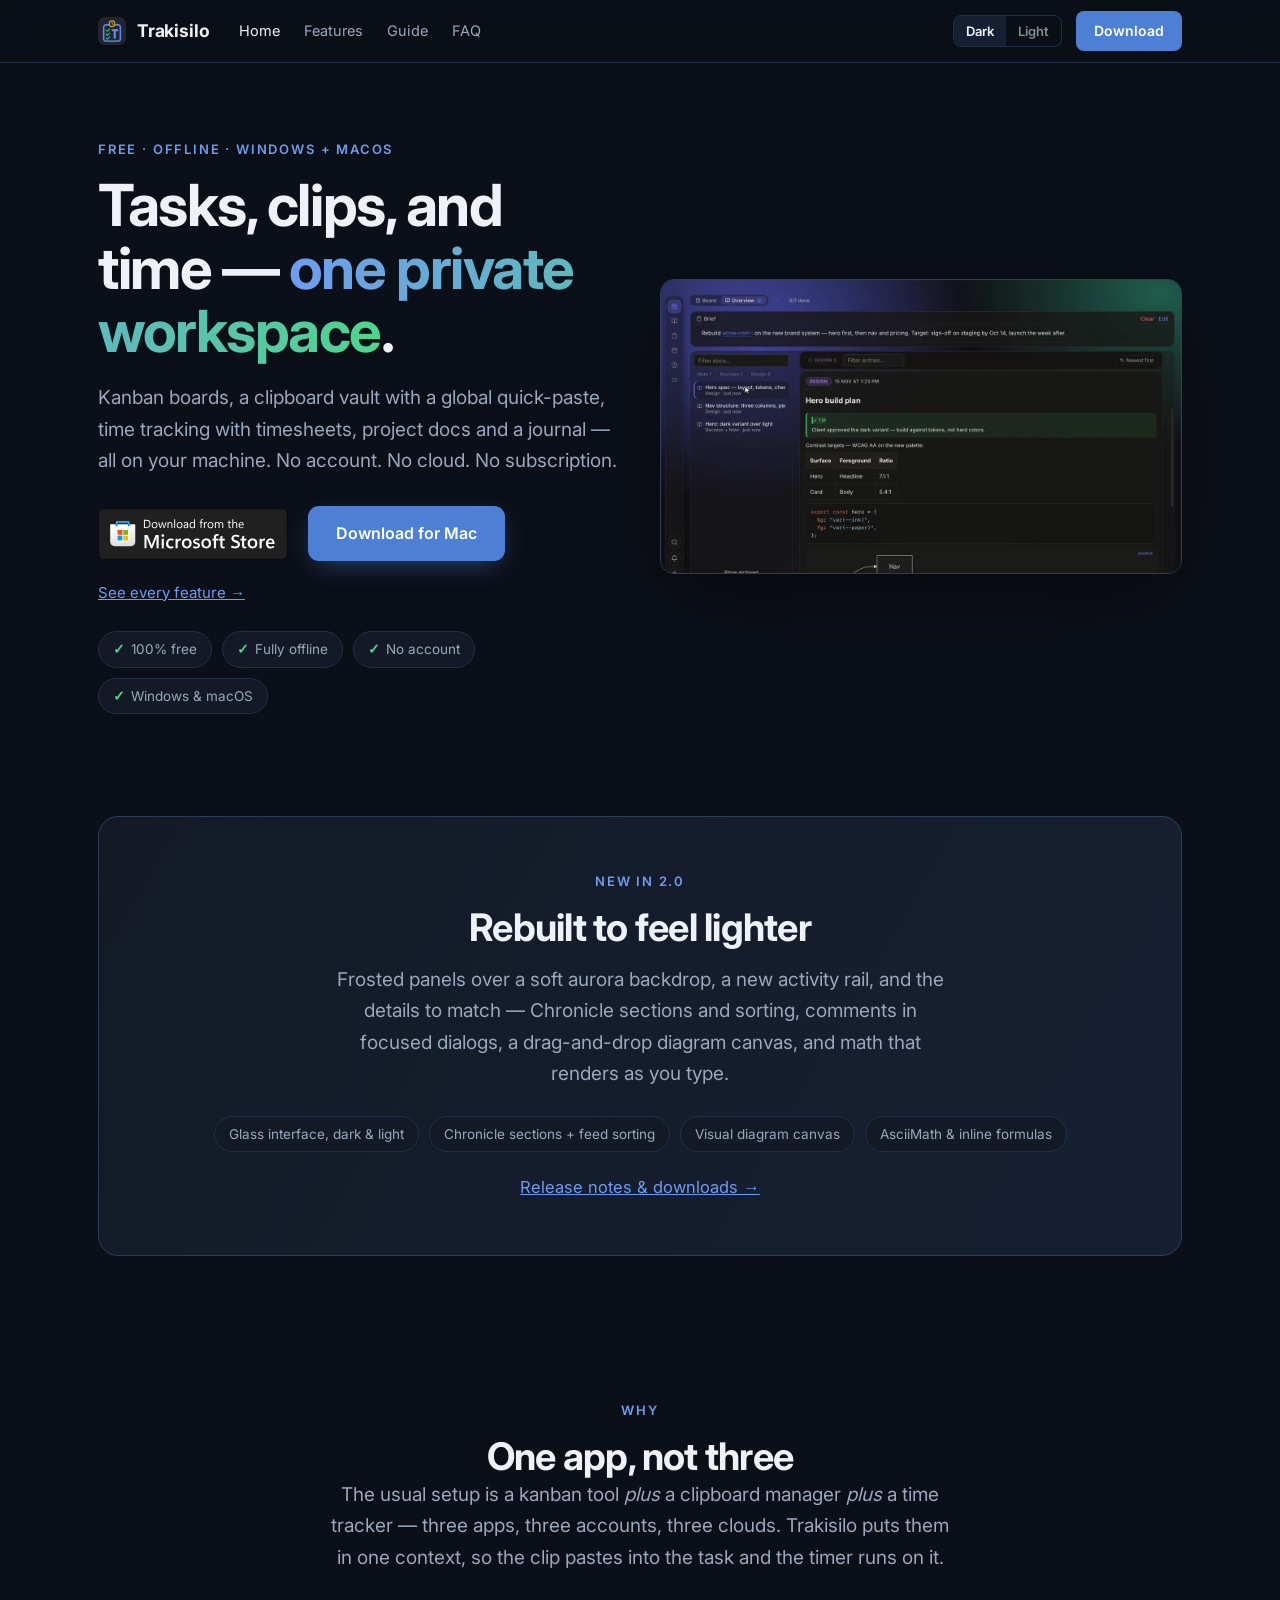
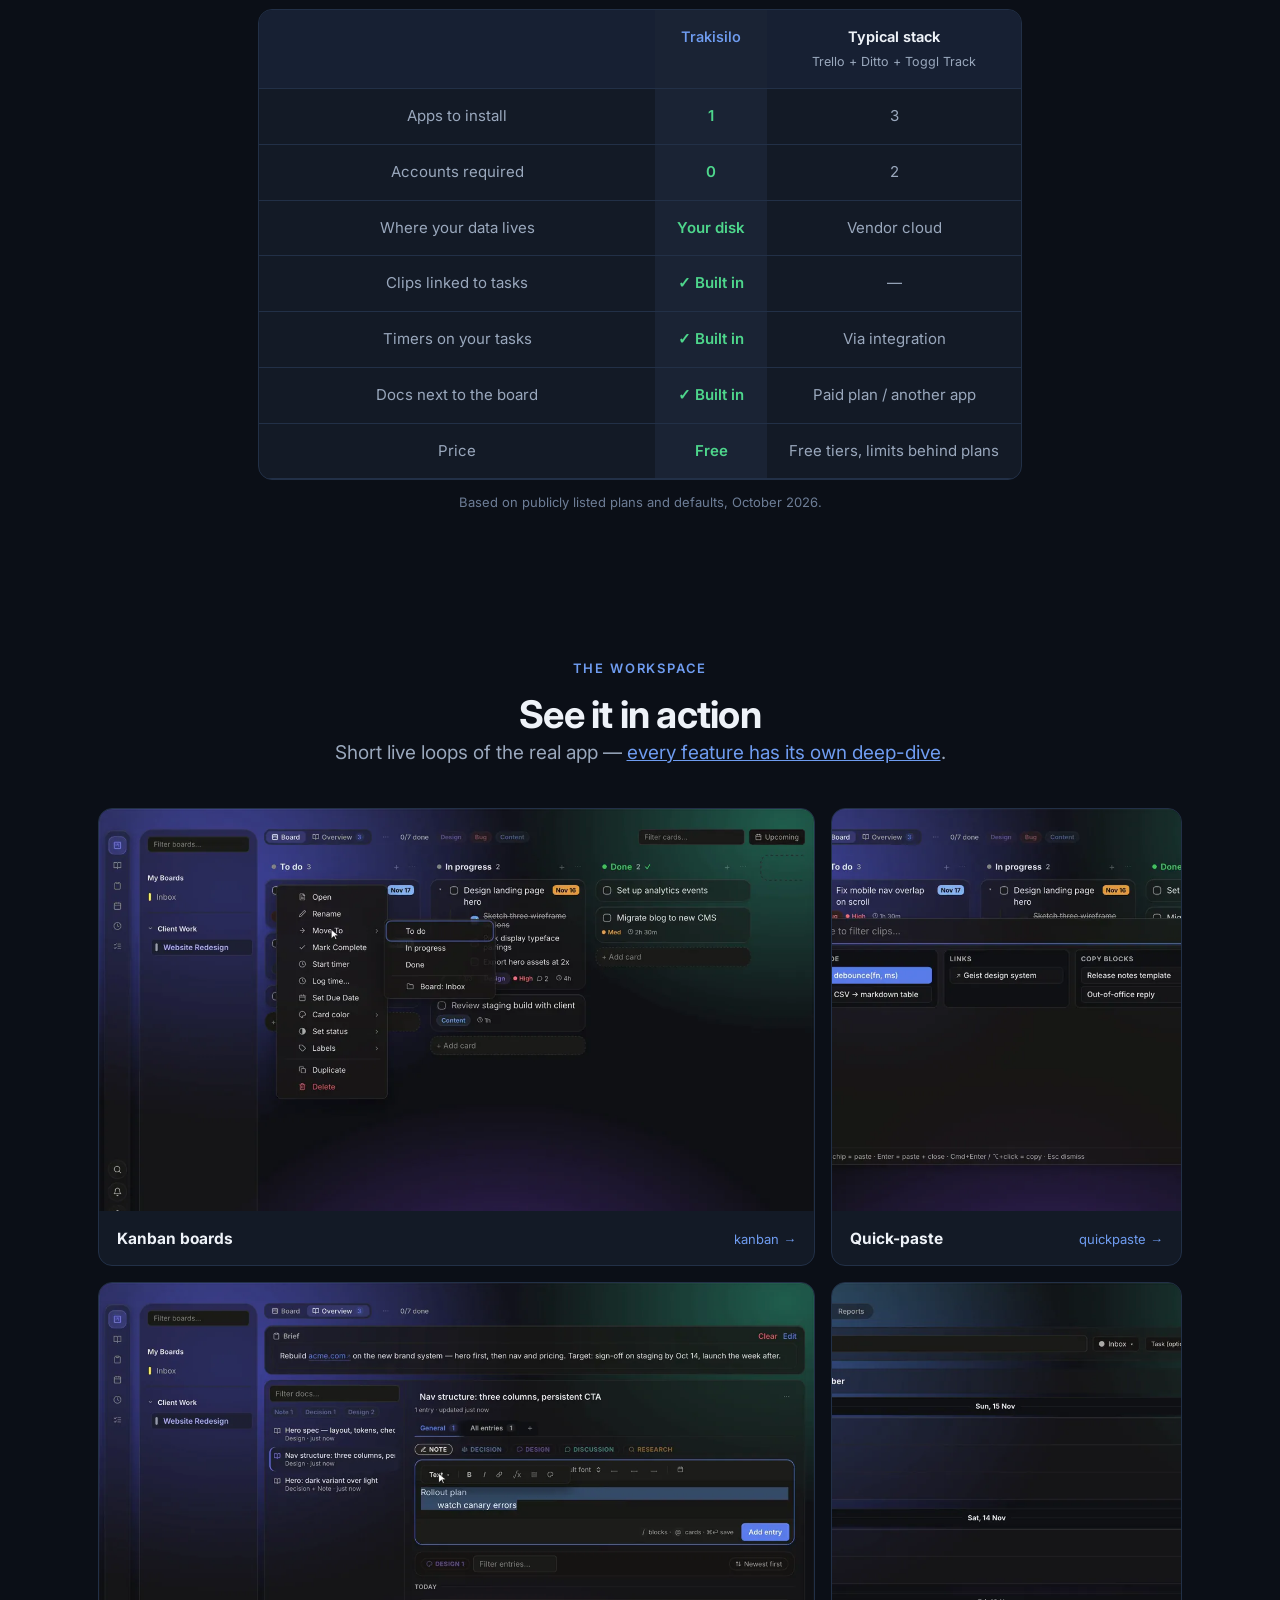
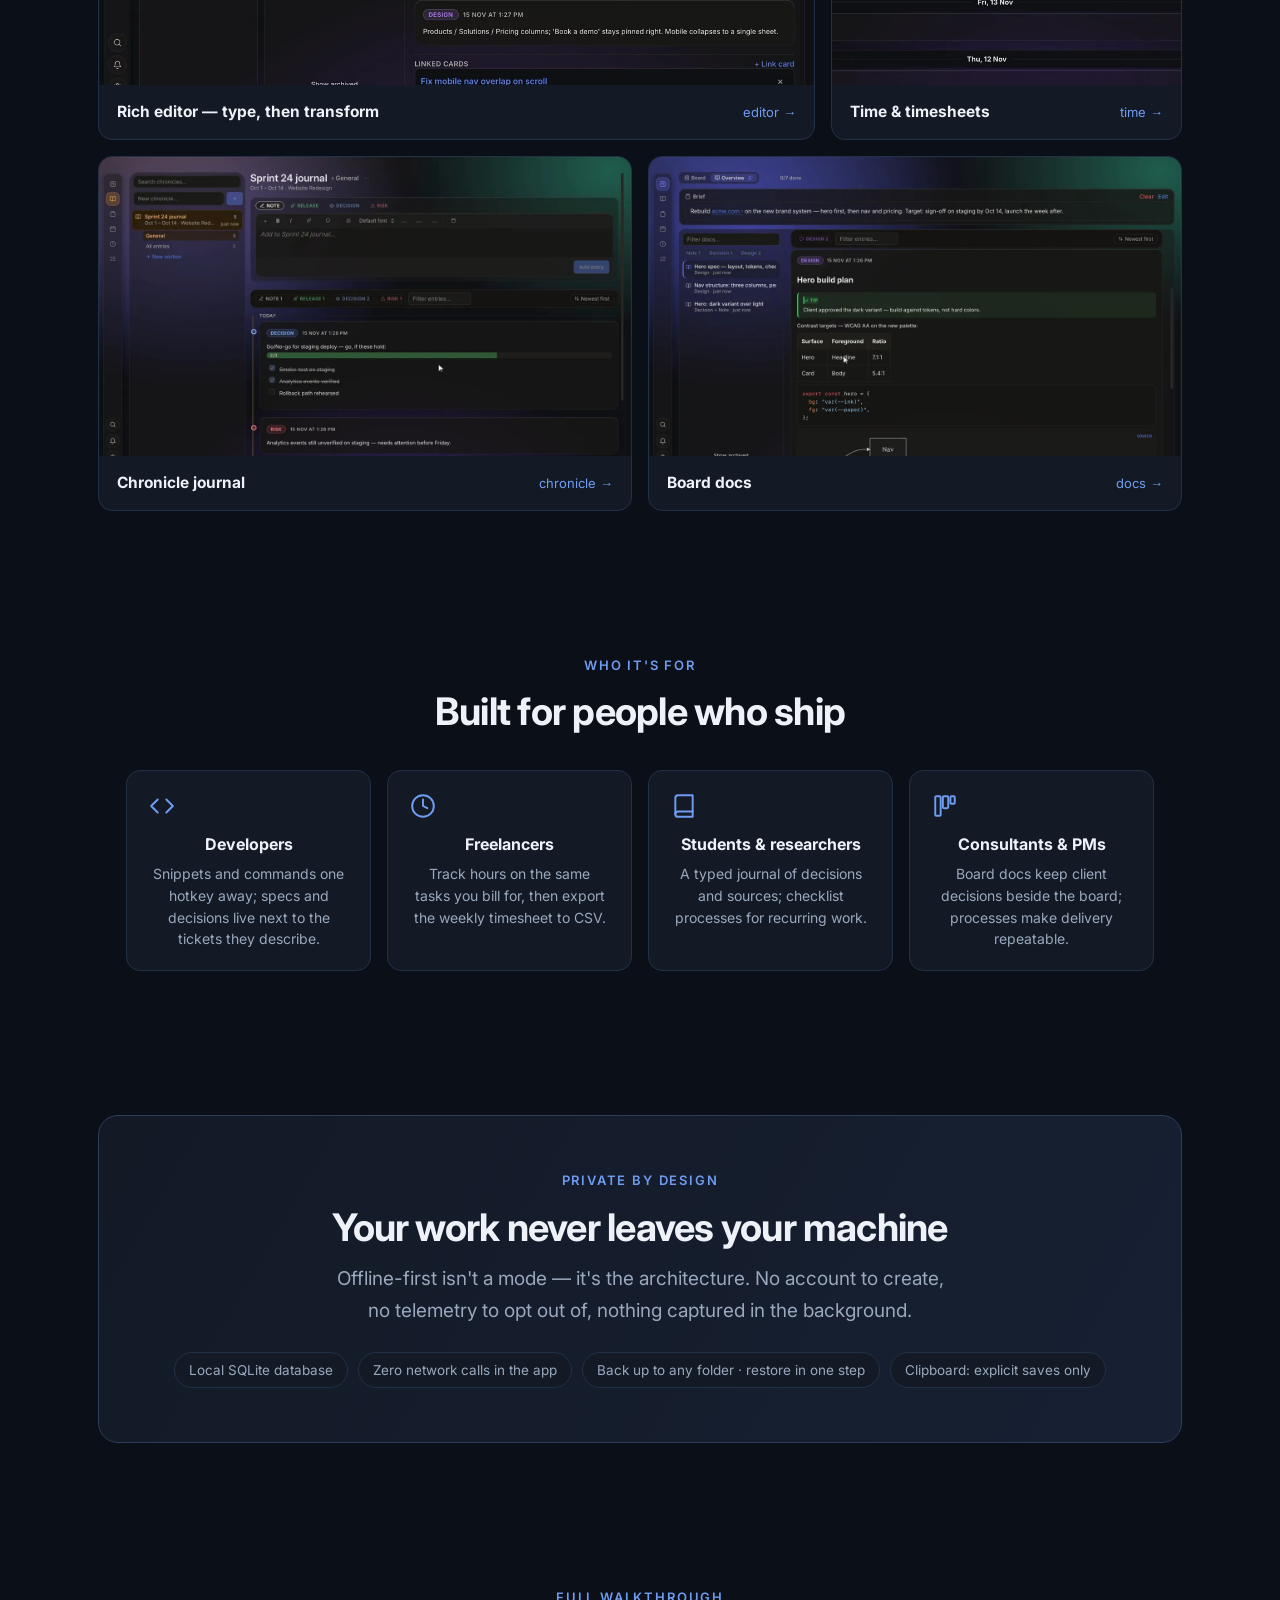
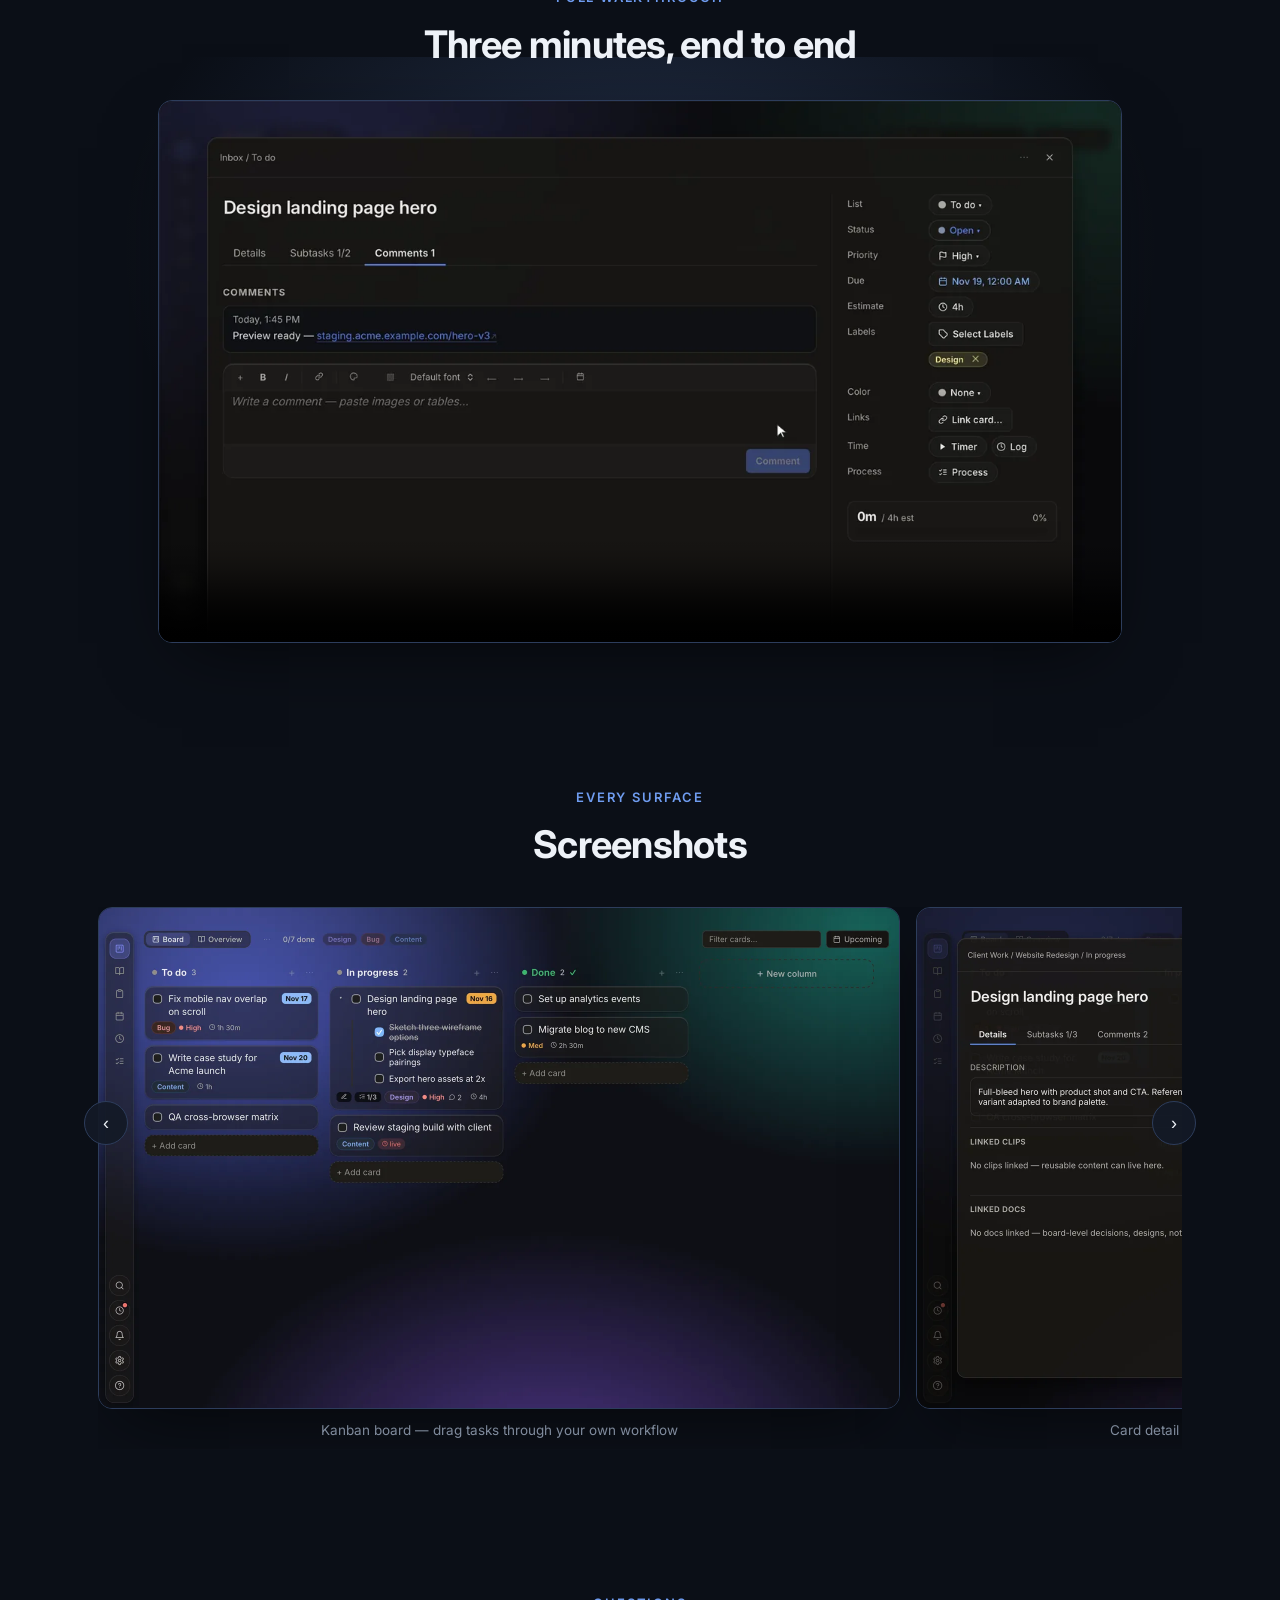
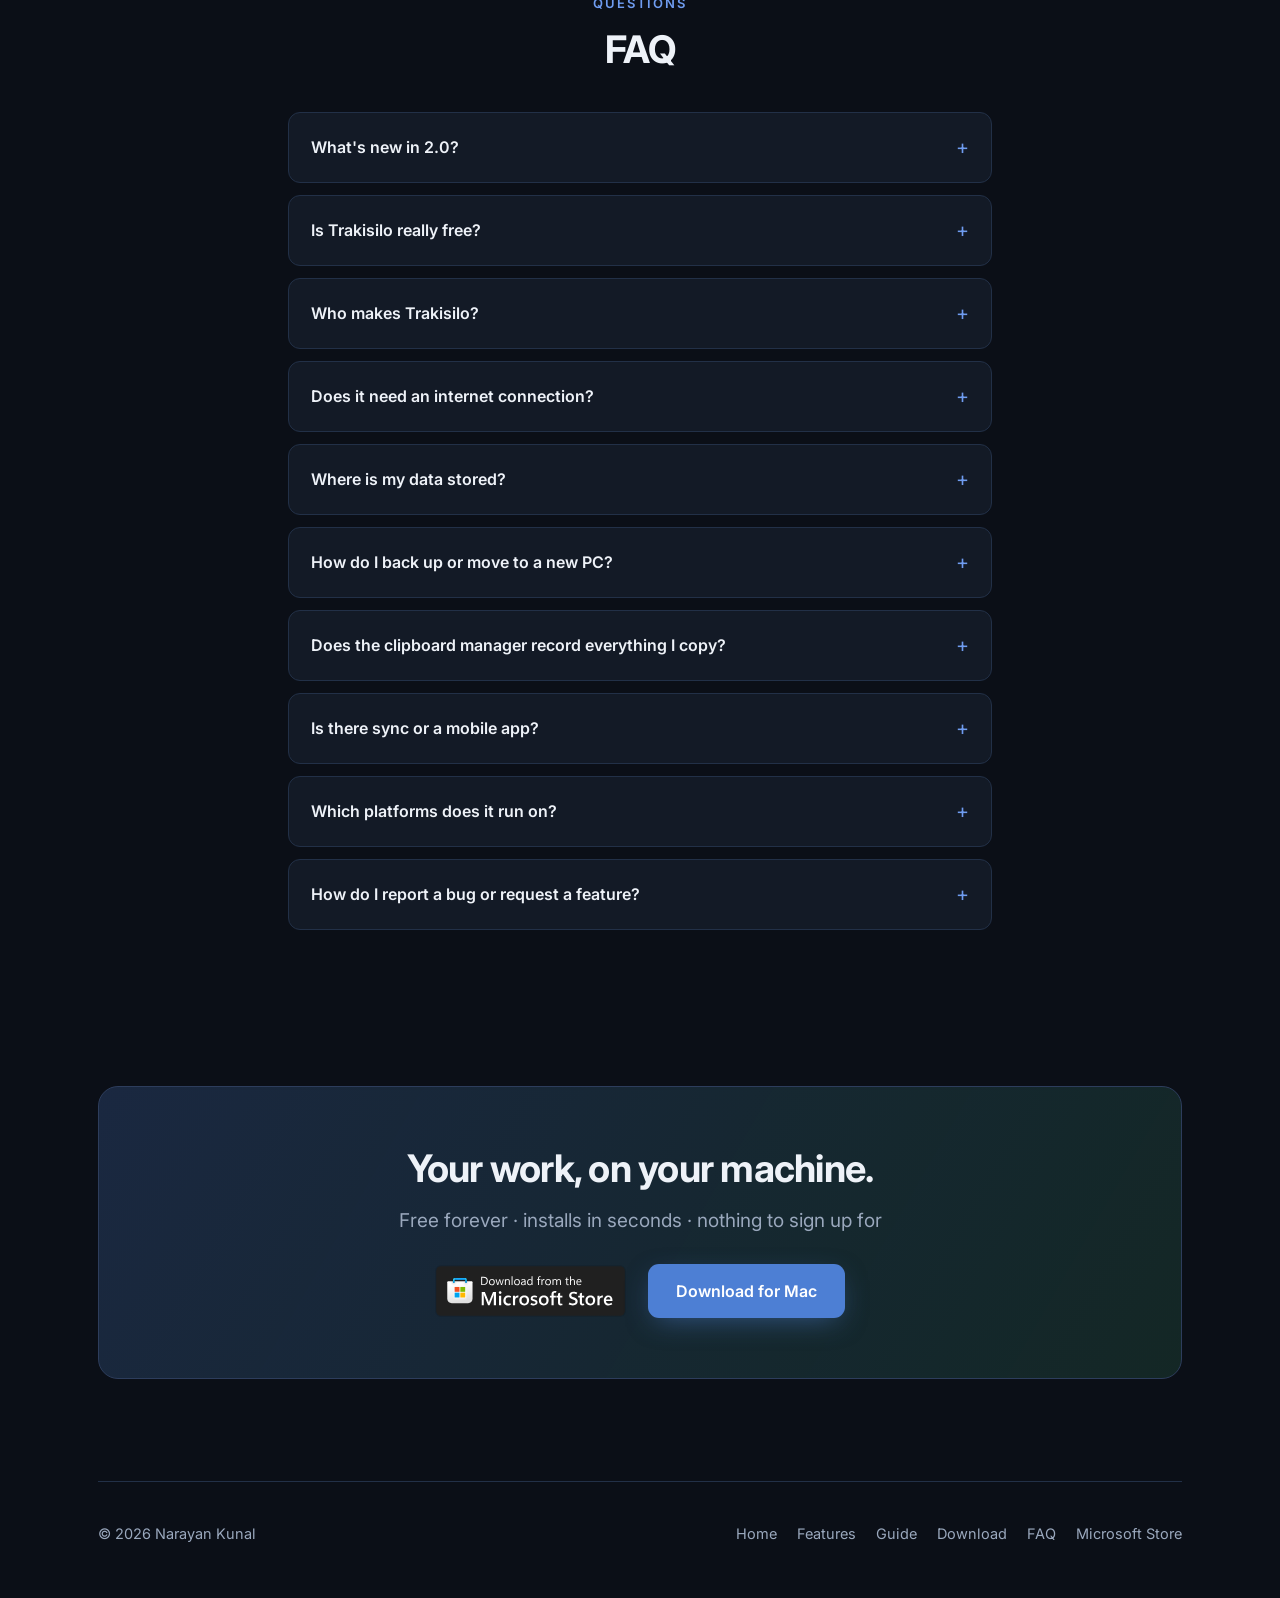
==== index.html @ 23c8e05e "Light preview theme: page chrome + screenshots follow the media tab The Dark/Light toggle now themes" ====
<!doctype html>
<html lang="en">
<head>
<meta charset="utf-8" />
<meta name="viewport" content="width=device-width, initial-scale=1" />
<title>Trakisilo — Offline Kanban, Clipboard & Time Tracker for Windows & Mac</title>
<meta name="description" content="Free, offline-first task manager for Windows and macOS: kanban boards, clipboard manager with quick-paste, time tracking with weekly timesheets, journals and docs. No account, no cloud." />
<link rel="canonical" href="https://nkunal1992.github.io/Trakisilo-site/" />
<link rel="icon" type="image/png" sizes="32x32" href="favicon-32.png" />
<link rel="apple-touch-icon" href="apple-touch-icon.png" />
<meta property="og:title" content="Trakisilo — Tasks, clips, and time in one private workspace" />
<meta property="og:description" content="Offline-first kanban + clipboard manager + time tracker. Free. No account, no cloud." />
<meta property="og:type" content="website" />
<meta property="og:url" content="https://nkunal1992.github.io/Trakisilo-site/" />
<meta property="og:image" content="https://nkunal1992.github.io/Trakisilo-site/assets/og.png" />
<meta name="twitter:card" content="summary_large_image" />
<meta name="twitter:image" content="https://nkunal1992.github.io/Trakisilo-site/assets/og.png" />
<link rel="stylesheet" href="assets/site.css" />
  <script>try{if(localStorage.getItem("trak-media-theme")==="light")document.documentElement.dataset.media="light"}catch(e){}</script>
<script type="application/ld+json">
{
  "@context": "https://schema.org",
  "@type": "SoftwareApplication",
  "name": "Trakisilo",
  "operatingSystem": "Windows 10, Windows 11, macOS 10.15+",
  "applicationCategory": "ProductivityApplication",
  "offers": { "@type": "Offer", "price": "0", "priceCurrency": "USD" },
  "installUrl": "https://apps.microsoft.com/detail/9P67BLH3H7P0",
  "downloadUrl": [
    "https://apps.microsoft.com/detail/9P67BLH3H7P0",
    "https://github.com/nkunal1992/Trakisilo-site/releases/latest/download/Trakisilo-macOS-universal.dmg"
  ],
  "author": { "@type": "Person", "name": "Narayan Kunal" }
}
</script>
<script type="application/ld+json">
{
  "@context": "https://schema.org",
  "@type": "FAQPage",
  "mainEntity": [
    {"@type": "Question", "name": "What's new in 2.0?",
     "acceptedAnswer": {"@type": "Answer", "text": "A redesigned glass interface with a new activity rail, Chronicle sections and feed sorting, comments in focused dialogs, a drag-and-drop diagram canvas, AsciiMath formulas, and smarter paste handling."}},
    {"@type": "Question", "name": "Is Trakisilo really free?",
     "acceptedAnswer": {"@type": "Answer", "text": "Yes. All features, no subscription, no account, no trial period — and no paid tier waiting behind any of them."}},
    {"@type": "Question", "name": "Who makes Trakisilo?",
     "acceptedAnswer": {"@type": "Answer", "text": "One independent developer — no company, no investors, no data to monetize. Feedback goes straight to the person who builds it."}},
    {"@type": "Question", "name": "Does it need an internet connection?",
     "acceptedAnswer": {"@type": "Answer", "text": "No. Trakisilo is fully offline — every feature works without a connection, and the app makes no network calls."}},
    {"@type": "Question", "name": "Where is my data stored?",
     "acceptedAnswer": {"@type": "Answer", "text": "In a local database on your machine. Nothing leaves your device unless you export or back it up yourself."}},
    {"@type": "Question", "name": "How do I back up or move to a new PC?",
     "acceptedAnswer": {"@type": "Answer", "text": "Settings → Backup saves your whole workspace to a folder you choose. On the new machine, Settings → Restore picks it up in one step."}},
    {"@type": "Question", "name": "Does the clipboard manager record everything I copy?",
     "acceptedAnswer": {"@type": "Answer", "text": "No. Nothing is captured in the background. A clip exists only when you explicitly save one."}},
    {"@type": "Question", "name": "Is there sync or a mobile app?",
     "acceptedAnswer": {"@type": "Answer", "text": "No — offline is a deliberate design choice, not a missing feature. Your data never lives on someone else's server."}},
    {"@type": "Question", "name": "Which platforms does it run on?",
     "acceptedAnswer": {"@type": "Answer", "text": "Windows 10 (1809+) and 11 on x64 and ARM64 via the Microsoft Store; macOS 10.15+ on Apple Silicon and Intel via brew or DMG (unsigned — approve once via System Settings → Open Anyway)."}},
    {"@type": "Question", "name": "How do I report a bug or request a feature?",
     "acceptedAnswer": {"@type": "Answer", "text": "Through the in-app ? help panel or the feedback link on this site."}}
  ]
}
</script>
</head>
<body>

<a class="skip" href="#main">Skip to content</a>

<nav><div class="wrap">
  <a class="brand" href="index.html"><img src="icon.png" alt="" width="28" height="28" />Trakisilo</a>
  <div class="nav-links" id="navlinks">
    <a href="index.html" class="on">Home</a>
    <a href="features.html">Features</a>
    <a href="guide.html">Guide</a>
    <a href="#faq">FAQ</a>
  </div>
  <div class="nav-cta">
    <div class="media-theme" role="group" aria-label="Preview theme">
      <button type="button" data-theme="dark" aria-pressed="true">Dark</button>
      <button type="button" data-theme="light" aria-pressed="false">Light</button>
    </div>
    <a class="nav-dl" href="download.html">Download</a>
    <button class="nav-toggle" aria-label="Menu">☰</button>
  </div>
</div></nav>

<main id="main" class="wrap">

<header class="hero">
  <div class="row">
    <div>
      <p class="eyebrow">Free &middot; Offline &middot; Windows + macOS</p>
      <h1>Tasks, clips, and time — <span class="grad">one private workspace</span>.</h1>
      <p class="lead">Kanban boards, a clipboard vault with a global quick-paste, time tracking with timesheets, project docs and a journal — all on your machine. No account. No cloud. No subscription.</p>
      <div class="hero-cta">
        <a class="cta-win" href="https://apps.microsoft.com/detail/9P67BLH3H7P0"><img class="badge-store" src="assets/ms-badge.svg" alt="Get it from Microsoft" height="52" /></a>
        <a class="dl-btn cta-mac" href="download.html">Download for Mac</a>
        <a class="more" href="features.html">See every feature →</a>
      </div>
      <div class="facts">
        <span class="fact"><b>✓</b> 100% free</span>
        <span class="fact"><b>✓</b> Fully offline</span>
        <span class="fact"><b>✓</b> No account</span>
        <span class="fact"><b>✓</b> Windows &amp; macOS</span>
      </div>
    </div>
    <figure class="frame glow">
      <video muted loop playsinline preload="none" data-autoplay data-src="assets/v/hero.mp4" poster="assets/p/hero.webp" aria-label="Trakisilo in action — board, clips, docs and journal" data-src-light="assets/v-light/hero.mp4" data-poster-light="assets/p-light/hero.webp"></video>
    </figure>
  </div>
</header>

<section>
  <div class="band">
    <p class="eyebrow">New in 2.0</p>
    <h2>Rebuilt to feel lighter</h2>
    <p class="lead" style="margin:14px auto 26px">Frosted panels over a soft aurora backdrop, a new activity rail, and the details to match — Chronicle sections and sorting, comments in focused dialogs, a drag-and-drop diagram canvas, and math that renders as you type.</p>
    <div class="facts">
      <span class="fact">Glass interface, dark &amp; light</span>
      <span class="fact">Chronicle sections + feed sorting</span>
      <span class="fact">Visual diagram canvas</span>
      <span class="fact">AsciiMath &amp; inline formulas</span>
    </div>
    <p style="margin:22px 0 0"><a href="https://github.com/nkunal1992/Trakisilo-site/releases/latest">Release notes &amp; downloads →</a></p>
  </div>
</section>

<section class="center">
  <p class="eyebrow">Why</p>
  <h2>One app, not three</h2>
  <p class="lead">The usual setup is a kanban tool <em>plus</em> a clipboard manager <em>plus</em> a time tracker — three apps, three accounts, three clouds. Trakisilo puts them in one context, so the clip pastes into the task and the timer runs on it.</p>
  <div class="wrap" style="max-width:820px;margin-top:36px">
    <div class="cmp">
      <div class="cmp-head"></div>
      <div class="cmp-head us">Trakisilo</div>
      <div class="cmp-head">Typical stack<br /><span style="font-weight:400;font-size:12.5px;color:var(--dim)">Trello + Ditto + Toggl Track</span></div>
      <div class="lbl">Apps to install</div><div class="us good">1</div><div class="them">3</div>
      <div class="lbl">Accounts required</div><div class="us good">0</div><div class="them">2</div>
      <div class="lbl">Where your data lives</div><div class="us good">Your disk</div><div class="them">Vendor cloud</div>
      <div class="lbl">Clips linked to tasks</div><div class="us good">✓ Built in</div><div class="them">—</div>
      <div class="lbl">Timers on your tasks</div><div class="us good">✓ Built in</div><div class="them">Via integration</div>
      <div class="lbl">Docs next to the board</div><div class="us good">✓ Built in</div><div class="them">Paid plan / another app</div>
      <div class="lbl">Price</div><div class="us good">Free</div><div class="them">Free tiers, limits behind plans</div>
    </div>
    <p class="cmp-note">Based on publicly listed plans and defaults, October 2026.</p>
  </div>
</section>

<section>
  <div class="sec-head center">
    <p class="eyebrow">The workspace</p>
    <h2>See it in action</h2>
    <p class="lead">Short live loops of the real app — <a href="features.html">every feature has its own deep-dive</a>.</p>
  </div>
  <div class="bento">
    <a class="tile wide" href="features.html#kanban">
      <video muted loop playsinline preload="none" data-autoplay data-src="assets/v/kanban.mp4" poster="assets/p/kanban.webp" aria-label="Kanban board loop" data-src-light="assets/v-light/kanban.mp4" data-poster-light="assets/p-light/kanban.webp"></video>
      <div class="cap"><b>Kanban boards</b><span class="go">kanban →</span></div>
    </a>
    <a class="tile" href="features.html#quickpaste">
      <video muted loop playsinline preload="none" data-autoplay data-src="assets/v/quickpaste.mp4" poster="assets/p/quickpaste.webp" aria-label="Quick-paste loop" data-src-light="assets/v-light/quickpaste.mp4" data-poster-light="assets/p-light/quickpaste.webp"></video>
      <div class="cap"><b>Quick-paste</b><span class="go">quickpaste →</span></div>
    </a>
    <a class="tile wide" href="features.html#editor">
      <video muted loop playsinline preload="none" data-autoplay data-src="assets/v/editor.mp4" poster="assets/p/editor.webp" aria-label="Rich editor loop" data-src-light="assets/v-light/editor.mp4" data-poster-light="assets/p-light/editor.webp"></video>
      <div class="cap"><b>Rich editor — type, then transform</b><span class="go">editor →</span></div>
    </a>
    <a class="tile" href="features.html#time">
      <video muted loop playsinline preload="none" data-autoplay data-src="assets/v/time.mp4" poster="assets/p/time.webp" aria-label="Time tracking loop" data-src-light="assets/v-light/time.mp4" data-poster-light="assets/p-light/time.webp"></video>
      <div class="cap"><b>Time &amp; timesheets</b><span class="go">time →</span></div>
    </a>
    <a class="tile s3" href="features.html#chronicle">
      <video muted loop playsinline preload="none" data-autoplay data-src="assets/v/chronicle.mp4" poster="assets/p/chronicle.webp" aria-label="Chronicle loop" data-src-light="assets/v-light/chronicle.mp4" data-poster-light="assets/p-light/chronicle.webp"></video>
      <div class="cap"><b>Chronicle journal</b><span class="go">chronicle →</span></div>
    </a>
    <a class="tile s3" href="features.html#docs">
      <video muted loop playsinline preload="none" data-autoplay data-src="assets/v/bdoc.mp4" poster="assets/p/bdoc.webp" aria-label="Board docs loop" data-src-light="assets/v-light/bdoc.mp4" data-poster-light="assets/p-light/bdoc.webp"></video>
      <div class="cap"><b>Board docs</b><span class="go">docs →</span></div>
    </a>
  </div>
</section>

<section class="center">
  <p class="eyebrow">Who it's for</p>
  <h2>Built for people who ship</h2>
  <div class="wrap personas" style="margin-top:36px">
    <div class="persona"><span class="icon"><svg viewBox="0 0 24 24" fill="none" stroke="currentColor" stroke-width="1.8" stroke-linecap="round" stroke-linejoin="round"><path d="m16 18 6-6-6-6"/><path d="m8 6-6 6 6 6"/></svg></span><b>Developers</b><p>Snippets and commands one hotkey away; specs and decisions live next to the tickets they describe.</p></div>
    <div class="persona"><span class="icon"><svg viewBox="0 0 24 24" fill="none" stroke="currentColor" stroke-width="1.8" stroke-linecap="round" stroke-linejoin="round"><circle cx="12" cy="12" r="10"/><path d="M12 6v6l4 2"/></svg></span><b>Freelancers</b><p>Track hours on the same tasks you bill for, then export the weekly timesheet to CSV.</p></div>
    <div class="persona"><span class="icon"><svg viewBox="0 0 24 24" fill="none" stroke="currentColor" stroke-width="1.8" stroke-linecap="round" stroke-linejoin="round"><path d="M4 19.5A2.5 2.5 0 0 1 6.5 17H20"/><path d="M6.5 2H20v20H6.5A2.5 2.5 0 0 1 4 19.5v-15A2.5 2.5 0 0 1 6.5 2z"/></svg></span><b>Students &amp; researchers</b><p>A typed journal of decisions and sources; checklist processes for recurring work.</p></div>
    <div class="persona"><span class="icon"><svg viewBox="0 0 24 24" fill="none" stroke="currentColor" stroke-width="1.8" stroke-linecap="round" stroke-linejoin="round"><rect x="3" y="3" width="5" height="18" rx="1"/><rect x="10" y="3" width="5" height="11" rx="1"/><rect x="17" y="3" width="4" height="7" rx="1"/></svg></span><b>Consultants &amp; PMs</b><p>Board docs keep client decisions beside the board; processes make delivery repeatable.</p></div>
  </div>
</section>

<section>
  <div class="band">
    <p class="eyebrow">Private by design</p>
    <h2>Your work never leaves your machine</h2>
    <p class="lead" style="margin:14px auto 26px">Offline-first isn't a mode — it's the architecture. No account to create, no telemetry to opt out of, nothing captured in the background.</p>
    <div class="facts">
      <span class="fact">Local SQLite database</span>
      <span class="fact">Zero network calls in the app</span>
      <span class="fact">Back up to any folder · restore in one step</span>
      <span class="fact">Clipboard: explicit saves only</span>
    </div>
  </div>
</section>

<section class="center" id="demo">
  <p class="eyebrow">Full walkthrough</p>
  <h2>Three minutes, end to end</h2>
  <div class="wrap glow" style="max-width:1020px;margin-top:34px">
    <figure class="frame">
      <video controls preload="none" src="assets/v/tour.mp4" poster="assets/p/tour.webp" aria-label="Full Trakisilo walkthrough" data-src-light="assets/v-light/tour.mp4" data-poster-light="assets/p-light/tour.webp"></video>
    </figure>
  </div>
</section>

<section>
  <div class="sec-head center">
    <p class="eyebrow">Every surface</p>
    <h2>Screenshots</h2>
  </div>
  <div class="carousel">
    <button class="car-btn car-prev" aria-label="Previous screenshot">‹</button>
    <div class="car-track" tabindex="0" aria-label="Screenshot gallery">
      <figure><div class="frame"><img loading="lazy" src="assets/s/01-kanban-board.webp" data-src-light="assets/s-light/01-kanban-board.webp" alt="Kanban board with task columns" /></div><figcaption>Kanban board — drag tasks through your own workflow</figcaption></figure>
      <figure><div class="frame"><img loading="lazy" src="assets/s/02-task-detail.webp" data-src-light="assets/s-light/02-task-detail.webp" alt="Task detail dialog" /></div><figcaption>Card detail — subtasks, labels, estimates, comments, linked clips</figcaption></figure>
      <figure><div class="frame"><img loading="lazy" src="assets/s/03-saved-clips.webp" data-src-light="assets/s-light/03-saved-clips.webp" alt="Saved clips view" /></div><figcaption>Saved clips — reusable text, code, links and images, organized into panels</figcaption></figure>
      <figure><div class="frame"><img loading="lazy" src="assets/s/04-time-tracker.webp" data-src-light="assets/s-light/04-time-tracker.webp" alt="Time tracker" /></div><figcaption>Time tracker — timers or manual entries, with overlap warnings</figcaption></figure>
      <figure><div class="frame"><img loading="lazy" src="assets/s/05-weekly-timesheet.webp" data-src-light="assets/s-light/05-weekly-timesheet.webp" alt="Weekly timesheet" /></div><figcaption>Weekly timesheet — the grid fills in as you log</figcaption></figure>
      <figure><div class="frame"><img loading="lazy" src="assets/s/06-time-reports.webp" data-src-light="assets/s-light/06-time-reports.webp" alt="Time reports" /></div><figcaption>Reports grouped by board, label or task — CSV export</figcaption></figure>
      <figure><div class="frame"><img loading="lazy" src="assets/s/07-calendar.webp" data-src-light="assets/s-light/07-calendar.webp" alt="Calendar view" /></div><figcaption>Calendar — tasks and logged time on one view</figcaption></figure>
      <figure><div class="frame"><img loading="lazy" src="assets/s/08-chronicle.webp" data-src-light="assets/s-light/08-chronicle.webp" alt="Chronicle journal" /></div><figcaption>Chronicle — a typed journal with rich blocks and comments</figcaption></figure>
      <figure><div class="frame"><img loading="lazy" src="assets/s/09-process-run.webp" data-src-light="assets/s-light/09-process-run.webp" alt="Process run" /></div><figcaption>Processes — reusable checklists you run step by step</figcaption></figure>
      <figure><div class="frame"><img loading="lazy" src="assets/s/10-command-palette.webp" data-src-light="assets/s-light/10-command-palette.webp" alt="Command palette" /></div><figcaption>Command palette — jump anywhere with ⌘K / Ctrl+K</figcaption></figure>
      <figure><div class="frame"><img loading="lazy" src="assets/s/11-settings-appearance.webp" data-src-light="assets/s-light/11-settings-appearance.webp" alt="Appearance settings" /></div><figcaption>Themes, accent colors, contrast and text scaling</figcaption></figure>
    </div>
    <button class="car-btn car-next" aria-label="Next screenshot">›</button>
  </div>
</section>

<section id="faq">
  <div class="sec-head center">
    <p class="eyebrow">Questions</p>
    <h2>FAQ</h2>
  </div>
  <div class="wrap faq" style="max-width:760px">
    <details><summary>What's new in 2.0?</summary><p>A redesigned glass interface with a new activity rail, Chronicle sections and feed sorting, comments in focused dialogs, a drag-and-drop diagram canvas, AsciiMath formulas, and smarter paste handling.</p></details>
    <details><summary>Is Trakisilo really free?</summary><p>Yes. All features, no subscription, no account, no trial period — and no paid tier waiting behind any of them.</p></details>
    <details><summary>Who makes Trakisilo?</summary><p>One independent developer — no company, no investors, no data to monetize. Free and offline isn't a growth trick: the app simply has nothing to sell but itself. Feedback goes straight to the person who builds it.</p></details>
    <details><summary>Does it need an internet connection?</summary><p>No. Trakisilo is fully offline — every feature works without a connection, and the app makes no network calls.</p></details>
    <details><summary>Where is my data stored?</summary><p>In a local database on your machine. Nothing leaves your device unless you export or back it up yourself.</p></details>
    <details><summary>How do I back up or move to a new PC?</summary><p>Settings → Backup saves your whole workspace to a folder you choose. On the new machine, Settings → Restore picks it up in one step.</p></details>
    <details><summary>Does the clipboard manager record everything I copy?</summary><p>No — nothing is captured in the background. A clip exists only when you explicitly save one.</p></details>
    <details><summary>Is there sync or a mobile app?</summary><p>No. Offline is a deliberate design choice, not a missing feature — your data never lives on someone else's server.</p></details>
    <details><summary>Which platforms does it run on?</summary><p><b>Windows</b> 10 (1809+) and 11, x64 and ARM64 — via the <a href="https://apps.microsoft.com/detail/9P67BLH3H7P0">Microsoft Store</a>. <b>macOS</b> 10.15+, Apple Silicon and Intel — via <a href="download.html">brew or DMG</a>. The Mac build is unsigned, so first launch needs one approval in System Settings → Privacy &amp; Security → <b>Open Anyway</b> (<a href="download.html#mac-first-launch">guide</a>).</p></details>
    <details><summary>How do I report a bug or request a feature?</summary><p>Use the in-app ? help panel, or <a href="https://github.com/nkunal1992/Trakisilo-site/issues">open an issue</a> — feedback lands directly with the developer.</p></details>
  </div>
</section>

<section>
  <div class="cta-band">
    <h2>Your work, on your machine.</h2>
    <p class="lead" style="margin:14px auto 28px">Free forever · installs in seconds · nothing to sign up for</p>
    <div class="cta-row">
      <a class="cta-win" href="https://apps.microsoft.com/detail/9P67BLH3H7P0"><img class="badge-store" src="assets/ms-badge.svg" alt="Get it from Microsoft" height="52" /></a>
      <a class="dl-btn cta-mac" href="download.html">Download for Mac</a>
    </div>
  </div>
</section>

</main>

<div class="wrap">
  <footer>
    <span>© 2026 Narayan Kunal</span>
    <span>
      <a href="index.html">Home</a><a href="features.html">Features</a><a href="guide.html">Guide</a><a href="download.html">Download</a><a href="#faq">FAQ</a><a href="https://apps.microsoft.com/detail/9P67BLH3H7P0">Microsoft Store</a>
    </span>
  </footer>
</div>

<script src="assets/site.js" defer></script>
</body>
</html>
---- assets/site.css ----
/* Trakisilo site — shared design system */

@font-face {
  font-family: "Inter var";
  src: url("inter.woff2") format("woff2");
  font-weight: 100 900;
  font-style: normal;
  font-display: swap;
}

:root {
  --bg: #0b0f17;
  --bg2: #101625;
  --card: #131a26;
  --card2: #172033;
  --line: #223047;
  --line2: #2d3d5c;
  --text: #eef2f8;
  --dim: #9aa8bd;
  --faint: #6d7d96;
  --blue: #6f9cf0;
  --blue2: #4d7fd4;
  --accent: var(--blue2);
  --green: #4ed68c;
  --orange: #f5a623;
  --radius: 14px;
  --shadow: 0 24px 70px -24px rgba(0, 0, 0, 0.65);
  --font: "Inter var", -apple-system, "Segoe UI", Roboto, sans-serif;
}

* { box-sizing: border-box; margin: 0; }
html { scroll-behavior: smooth; }
body {
  background: var(--bg);
  color: var(--text);
  font: 16.5px/1.65 var(--font);
  -webkit-font-smoothing: antialiased;
  overflow-x: hidden;
}
.wrap { max-width: 1140px; margin: 0 auto; padding: 0 28px; }
a { color: var(--blue); }
img, video { max-width: 100%; }
::selection { background: rgba(111, 156, 240, 0.35); }

:focus-visible { outline: 2px solid var(--blue); outline-offset: 3px; border-radius: 4px; }

.skip {
  position: absolute; left: -9999px; top: 0;
  background: var(--blue2); color: #fff; padding: 10px 18px; z-index: 200; border-radius: 0 0 8px 0;
}
.skip:focus { left: 0; }

/* ── nav ─────────────────────────────────────────────────────────────── */
nav {
  position: sticky; top: 0; z-index: 60;
  background: rgba(11, 15, 23, 0.8);
  backdrop-filter: blur(14px);
  -webkit-backdrop-filter: blur(14px);
  border-bottom: 1px solid var(--line);
}
nav .wrap { display: flex; align-items: center; gap: 30px; height: 62px; }
.brand { display: flex; align-items: center; gap: 11px; font-weight: 700; font-size: 17.5px; color: var(--text); text-decoration: none; letter-spacing: -0.01em; }
.brand img { width: 28px; height: 28px; border-radius: 7px; }
.nav-links { display: flex; gap: 24px; font-size: 14.5px; }
.nav-links a { color: var(--dim); text-decoration: none; transition: color 0.15s; }
.nav-links a:hover, .nav-links a.on { color: var(--text); }
.nav-cta { margin-left: auto; display: flex; align-items: center; gap: 14px; }
.nav-cta .badge-sm { height: 34px; display: block; }
.nav-toggle { display: none; background: none; border: 1px solid var(--line); color: var(--text); border-radius: 8px; padding: 7px 11px; font-size: 15px; cursor: pointer; }

/* ── shared blocks ───────────────────────────────────────────────────── */
.eyebrow {
  color: var(--blue); font-size: 13px; font-weight: 600;
  letter-spacing: 0.14em; text-transform: uppercase; margin-bottom: 14px;
}
.grad {
  background: linear-gradient(95deg, var(--blue) 0%, var(--green) 100%);
  -webkit-background-clip: text; background-clip: text;
  -webkit-text-fill-color: transparent; color: transparent;
}
h1 { font-size: clamp(36px, 5.4vw, 58px); font-weight: 700; letter-spacing: -0.025em; line-height: 1.08; }
h2 { font-size: clamp(27px, 3.4vw, 38px); font-weight: 700; letter-spacing: -0.02em; line-height: 1.15; }
h3 { font-size: 18px; font-weight: 650; letter-spacing: -0.01em; }
.lead { color: var(--dim); font-size: clamp(16.5px, 1.8vw, 19px); max-width: 620px; }
.center { text-align: center; }
.center .lead { margin-left: auto; margin-right: auto; }

.btn {
  display: inline-flex; align-items: center; gap: 10px;
  padding: 15px 30px; border-radius: 11px; font-weight: 600; font-size: 16px;
  text-decoration: none; transition: transform 0.15s, background 0.15s, box-shadow 0.15s;
}
.btn-pri { background: var(--blue2); color: #fff; box-shadow: 0 8px 28px -8px rgba(77, 127, 212, 0.55); }
.btn-pri:hover { background: #5b8ade; transform: translateY(-1px); }
.btn-ghost { background: transparent; color: var(--text); border: 1px solid var(--line2); }
.btn-ghost:hover { border-color: var(--blue); color: var(--blue); }
.badge-store { height: 52px; display: block; }
.badge-store:hover { filter: brightness(1.12); }

/* window frame — neutral chrome over all app media */
.frame {
  position: relative; border-radius: var(--radius); overflow: hidden;
  border: 1px solid var(--line2); background: #0d1320;
  box-shadow: var(--shadow);
}
.frame::before { display: none; }
.frame video, .frame img { display: block; width: 100%; }
.frame figcaption {
  position: absolute; left: 14px; bottom: 10px; right: 14px;
  font-size: 12.5px; color: var(--dim); pointer-events: none;
  text-shadow: 0 1px 3px rgba(0,0,0,.8);
}

.glow { position: relative; }
.glow::after {
  content: ""; position: absolute; inset: -8%; z-index: -1;
  background: radial-gradient(ellipse at 50% 30%, rgba(111, 156, 240, 0.22), transparent 62%);
  pointer-events: none;
}

/* ── home: hero ──────────────────────────────────────────────────────── */
.hero { padding: 76px 0 30px; }
.hero .row { display: grid; grid-template-columns: 6fr 6fr; gap: 40px; align-items: center; }
.hero h1 { margin-bottom: 20px; }
.hero .lead { margin-bottom: 30px; }
.hero-cta { display: flex; align-items: center; gap: 20px; flex-wrap: wrap; }
.hero-cta .more { font-size: 15px; flex-basis: 100%; }
.facts { display: flex; gap: 10px; flex-wrap: wrap; margin-top: 26px; }
.fact {
  font-size: 13.5px; color: var(--dim); border: 1px solid var(--line);
  padding: 6px 14px; border-radius: 99px; background: var(--card);
}
.fact b { color: var(--green); font-weight: 600; margin-right: 2px; }

/* ── sections ────────────────────────────────────────────────────────── */
section { padding: 72px 0; }
.sec-head { margin-bottom: 40px; }

/* comparison */
.cmp {
  display: grid; grid-template-columns: 1fr auto auto; gap: 0;
  border: 1px solid var(--line); border-radius: var(--radius); overflow: hidden;
  background: var(--card);
}
.cmp > div { padding: 15px 22px; border-bottom: 1px solid var(--line); font-size: 15px; }
.cmp .cmp-head { background: var(--card2); font-weight: 650; font-size: 14.5px; }
.cmp .cmp-head.us { color: var(--blue); }
.cmp .us { background: rgba(111, 156, 240, 0.07); color: var(--text); font-weight: 550; }
.cmp .them { color: var(--dim); min-width: 210px; }
.cmp .lbl { color: var(--dim); }
.cmp .good { color: var(--green); font-weight: 600; }
.cmp-note { color: var(--faint); font-size: 13px; margin-top: 12px; }

/* bento */
.bento { display: grid; grid-template-columns: repeat(6, 1fr); gap: 16px; }
.tile {
  position: relative; grid-column: span 2; border-radius: var(--radius);
  overflow: hidden; border: 1px solid var(--line); background: var(--card);
  text-decoration: none; color: var(--text); display: flex; flex-direction: column;
  transition: border-color 0.2s, transform 0.2s;
}
.tile.wide { grid-column: span 4; }
.tile:hover { border-color: var(--blue); transform: translateY(-3px); }
.tile video { display: block; width: 100%; height: 100%; flex: 1; object-fit: cover; }
.tile.s3 { grid-column: span 3; }
.tile .cap { padding: 14px 18px; display: flex; align-items: baseline; justify-content: space-between; gap: 10px; }
.tile .cap b { font-size: 15.5px; }
.tile .cap span { color: var(--dim); font-size: 13px; }
.tile .cap .go { color: var(--blue); font-size: 13px; white-space: nowrap; }

/* personas */
.personas { display: grid; grid-template-columns: repeat(auto-fit, minmax(230px, 1fr)); gap: 16px; }
.persona {
  background: var(--card); border: 1px solid var(--line); border-radius: var(--radius);
  padding: 22px 22px 20px;
}
.persona .icon { display: block; width: 26px; height: 26px; margin-bottom: 12px; color: var(--blue); }
.persona .icon svg { width: 100%; height: 100%; display: block; }
.persona b { display: block; margin-bottom: 6px; font-size: 16px; }
.persona p { color: var(--dim); font-size: 14px; line-height: 1.55; }

/* privacy band */
.band {
  background: linear-gradient(120deg, var(--card) 0%, var(--card2) 100%);
  border: 1px solid var(--line2); border-radius: 20px;
  padding: 54px 54px; text-align: center;
}
.band .facts { justify-content: center; }

/* carousel */
.carousel { position: relative; }
.car-track {
  display: flex; gap: 16px; overflow-x: auto; scroll-snap-type: x mandatory;
  scrollbar-width: none; padding-bottom: 8px;
}
.car-track::-webkit-scrollbar { display: none; }
.car-track figure { flex: 0 0 74%; scroll-snap-align: center; margin: 0; }
.car-track figcaption { color: var(--dim); font-size: 13.5px; text-align: center; margin-top: 10px; }
.car-btn {
  position: absolute; top: 40%; transform: translateY(-50%); z-index: 5;
  width: 44px; height: 44px; border-radius: 50%; cursor: pointer;
  border: 1px solid var(--line2); background: rgba(19, 26, 38, 0.92); color: var(--text);
  font-size: 18px; transition: background 0.15s;
}
.car-btn:hover { background: var(--card2); border-color: var(--blue); }
.car-prev { left: -14px; }
.car-next { right: -14px; }

/* faq */
.faq details {
  border: 1px solid var(--line); border-radius: 12px; background: var(--card);
  margin-bottom: 12px; overflow: hidden;
}
.faq summary {
  padding: 18px 22px; cursor: pointer; font-weight: 600; font-size: 16px;
  list-style: none; display: flex; justify-content: space-between; align-items: center; gap: 14px;
}
.faq summary::-webkit-details-marker { display: none; }
.faq summary::after { content: "+"; color: var(--blue); font-size: 20px; font-weight: 400; transition: transform 0.15s; }
.faq details[open] summary::after { transform: rotate(45deg); }
.faq details p { padding: 0 22px 18px; color: var(--dim); font-size: 15px; max-width: 62ch; }

/* cta band */
.cta-row {
  display: flex; align-items: center; justify-content: center;
  gap: 22px; flex-wrap: wrap;
}
.cta-band {
  background: linear-gradient(120deg, rgba(77, 127, 212, 0.22), rgba(78, 214, 140, 0.12));
  border: 1px solid var(--line2); border-radius: 20px;
  padding: 60px 40px; text-align: center;
}

/* footer */
footer {
  border-top: 1px solid var(--line); margin-top: 30px;
  padding: 40px 0 52px; color: var(--dim); font-size: 14.5px;
  display: flex; justify-content: space-between; flex-wrap: wrap; gap: 16px;
}
footer a { color: var(--dim); text-decoration: none; margin-left: 20px; }
footer a:hover { color: var(--text); }

/* ── features page ───────────────────────────────────────────────────── */
.subnav {
  position: sticky; top: 62px; z-index: 40;
  background: rgba(11, 15, 23, 0.85); backdrop-filter: blur(12px);
  border-bottom: 1px solid var(--line); overflow-x: auto; scrollbar-width: none;
}
.subnav::-webkit-scrollbar { display: none; }
.subnav .wrap { display: flex; gap: 8px; padding-top: 12px; padding-bottom: 12px; }
.subnav a {
  color: var(--dim); text-decoration: none; font-size: 13.5px; white-space: nowrap;
  border: 1px solid var(--line); padding: 5px 13px; border-radius: 99px; transition: all 0.15s;
}
.subnav a:hover { color: var(--text); border-color: var(--blue); }

.feat { padding: 58px 0; border-bottom: 1px solid var(--line); scroll-margin-top: 130px; }
.feat:last-of-type { border-bottom: none; }
.feat .row { display: grid; grid-template-columns: 2fr 3fr; gap: 52px; align-items: center; }
.feat .row.flip { grid-template-columns: 3fr 2fr; }
.feat .row.flip > .copy { order: 2; }
.feat .num { color: var(--blue); font-size: 13px; font-weight: 700; letter-spacing: 0.14em; margin-bottom: 10px; }
.feat h2 { font-size: 27px; margin-bottom: 12px; }
.feat .lead { font-size: 16.5px; }
.feat ul { margin: 18px 0 0; padding: 0; list-style: none; }
.feat li { position: relative; padding-left: 24px; margin: 8px 0; color: var(--dim); font-size: 14.5px; }
.feat li::before { content: "✓"; position: absolute; left: 0; color: var(--green); font-weight: 700; }
.feat li b { color: var(--text); font-weight: 550; }

.moregrid { display: grid; grid-template-columns: repeat(auto-fit, minmax(245px, 1fr)); gap: 14px; margin-top: 30px; }
.morecell { background: var(--card); border: 1px solid var(--line); border-radius: 12px; padding: 18px 20px; }
.morecell b { display: block; margin-bottom: 5px; font-size: 15px; }
.morecell span { color: var(--dim); font-size: 13.5px; line-height: 1.5; }

/* ── responsive ──────────────────────────────────────────────────────── */
@media (max-width: 900px) {
  .hero .row, .feat .row { grid-template-columns: 1fr; gap: 34px; }
  .feat .row.flip > .copy { order: 0; }
  .tile, .tile.wide { grid-column: span 6; }
  .car-track figure { flex: 0 0 88%; }
  .band, .cta-row {
  display: flex; align-items: center; justify-content: center;
  gap: 22px; flex-wrap: wrap;
}
.cta-band { padding: 40px 24px; }
}
@media (max-width: 760px) {
  footer { flex-direction: column; align-items: center; text-align: center; gap: 12px; }
  footer a { margin: 0 10px; white-space: nowrap; }
  .nav-links {
    display: none; position: absolute; top: 62px; left: 0; right: 0;
    flex-direction: column; gap: 0; background: var(--bg);
    border-bottom: 1px solid var(--line); padding: 8px 28px 18px;
  }
  .nav-links.open { display: flex; }
  .nav-links a { padding: 12px 0; font-size: 16px; }
  .nav-toggle { display: block; }
  .nav-cta .badge-sm { height: 30px; }
  .hero { padding: 48px 0 20px; }
  section { padding: 52px 0; }
  .cmp { grid-template-columns: 1.2fr 1fr 1fr; }
  .cmp .them { min-width: 0; }
  .cmp > div { padding: 11px 12px; font-size: 13px; }
}

@media (prefers-reduced-motion: reduce) {
  html { scroll-behavior: auto; }
  .tile:hover, .btn-pri:hover { transform: none; }
}

/* ==== Download page + OS-aware CTAs ==== */
.nav-dl {
  background: var(--accent); color: #fff; font-weight: 600; font-size: 14px;
  padding: 8px 18px; border-radius: 8px; white-space: nowrap; text-decoration: none;
}
.nav-dl:hover { filter: brightness(1.12); }
.hero.slim { padding-bottom: 8px; }
.dl-grid { display: grid; grid-template-columns: repeat(auto-fit, minmax(300px, 1fr)); gap: 20px; margin: 24px 0; }
.dl-card { background: var(--card); border: 1px solid var(--line); border-radius: 14px; padding: 24px; }
.dl-card h2 { margin: 0 0 16px; font-size: 20px; }
.dl-card h3 { margin: 0 0 12px; font-size: 17px; }
.dl-meta { color: var(--dim); font-size: 14px; margin: 14px 0 0; }
.dl-note { color: var(--dim); font-size: 13px; margin: 12px 0 0; }
.dl-other { color: var(--dim); font-size: 14px; margin: 0 0 8px; }
.dl-btn {
  display: inline-flex; align-items: center; background: var(--accent); color: #fff;
  font-weight: 600; font-size: 16px; padding: 14px 28px; border-radius: 11px;
  text-decoration: none; box-shadow: 0 8px 28px -8px rgba(77, 127, 212, 0.55);
  transition: transform 0.15s, background 0.15s, box-shadow 0.15s;
}
.dl-btn:hover { background: #5b8ade; transform: translateY(-1px); }
.brew {
  display: flex; align-items: center; gap: 10px; flex-wrap: wrap;
  background: #0b0d13; border: 1px solid var(--line); border-radius: 10px;
  padding: 10px 14px; margin-top: 14px;
}
.brew code { font-size: 14px; flex: 1; min-width: 0; overflow-x: auto; white-space: nowrap; color: #cdd6f4; }
.copy-btn {
  background: var(--card); border: 1px solid var(--line); border-radius: 7px;
  color: var(--text); font-size: 12.5px; font-weight: 600; padding: 5px 12px; cursor: pointer;
}
.copy-btn:hover { border-color: var(--accent); }
.dl-sha { margin-top: 10px; font-size: 13px; }
.dl-sha summary { color: var(--dim); cursor: pointer; }
.dl-sha code { display: block; margin-top: 6px; font-size: 11.5px; word-break: break-all; color: var(--dim); }
.steps { display: grid; grid-template-columns: repeat(auto-fit, minmax(270px, 1fr)); gap: 18px; margin: 26px 0; }
.step-fig { position: relative; margin: 0; }
.step-fig .frame { margin-bottom: 10px; }
.step-no {
  position: absolute; top: -10px; left: -10px; z-index: 1;
  width: 30px; height: 30px; border-radius: 50%;
  background: var(--accent); color: #fff; font-weight: 800; font-size: 15px;
  display: flex; align-items: center; justify-content: center;
}
.step-fig figcaption { font-size: 14px; color: var(--dim); line-height: 1.55; }
.step-fig figcaption b { color: var(--text); }
.terminal { margin: 8px 0 40px; background: var(--card); border: 1px solid var(--line); border-radius: 12px; padding: 14px 18px; }
.terminal summary { cursor: pointer; font-weight: 600; }
/* OS-aware ordering: on macOS the Mac CTA leads, on Windows the Store leads. */
html[data-os="mac"] .hero-cta .cta-win, html[data-os="mac"] .cta-row .cta-win { order: 2; }
html[data-os="mac"] .hero-cta .cta-mac, html[data-os="mac"] .cta-row .cta-mac { order: -1; }

/* ==== Mac guide — recreated dialogs (macOS dark-mode style) ==== */
.mdlg {
  background: #2a2a2e; border: 1px solid #3f3f46; border-radius: 13px;
  padding: 22px 20px 16px; color: #f2f2f7; text-align: center;
  box-shadow: 0 22px 60px -18px rgba(0,0,0,.7); font-family: -apple-system, "Segoe UI", sans-serif;
}
.mdlg .m-icon {
  width: 54px; height: 54px; margin: 0 auto 12px; border-radius: 13px;
  background: linear-gradient(160deg, #3a5ad7, #7fa3ff);
  display: flex; align-items: center; justify-content: center;
  color: #fff; font-weight: 800; font-size: 24px; letter-spacing: -.02em;
}
.mdlg .m-title { font-weight: 700; font-size: 15px; margin-bottom: 7px; }
.mdlg .m-body { font-size: 12.5px; line-height: 1.5; color: rgba(235,235,245,.68); margin-bottom: 16px; }
.mdlg .m-btns { display: flex; gap: 8px; justify-content: center; }
.mdlg .m-btn {
  flex: 1; font-size: 12.5px; font-weight: 600; padding: 6px 10px;
  border-radius: 6px; background: rgba(255,255,255,.10); color: #f2f2f7;
  max-width: 130px;
}
.mdlg .m-btn.pri { background: #0a84ff; }
.mdlg .m-btn.red { color: #ff6961; }

.mpane {
  background: #212024; border: 1px solid #3a3a40; border-radius: 13px;
  padding: 16px 18px; font-family: -apple-system, "Segoe UI", sans-serif;
}
.mpane .m-head { display: flex; align-items: center; gap: 8px; color: rgba(235,235,245,.6); font-size: 11.5px; margin-bottom: 12px; }
.mpane .m-head b { color: #f2f2f7; font-size: 13px; font-weight: 700; }
.mrow {
  display: flex; align-items: center; gap: 10px; justify-content: space-between;
  background: rgba(255,255,255,.05); border: 1px solid rgba(255,255,255,.07);
  border-radius: 9px; padding: 11px 14px; color: #f2f2f7; font-size: 12.5px;
}
.mrow + .mrow { margin-top: 8px; }
.mrow .m-sub { display: block; color: rgba(235,235,245,.55); font-size: 11px; margin-top: 2px; }
.mrow .m-btn {
  font-size: 12px; font-weight: 600; padding: 5px 14px; border-radius: 6px;
  background: rgba(255,255,255,.12); color: #f2f2f7; white-space: nowrap;
}
.mapp { display: flex; align-items: center; gap: 9px; }
.mapp .m-icon { width: 26px; height: 26px; border-radius: 7px; background: linear-gradient(160deg,#3a5ad7,#7fa3ff); color:#fff; font-weight:800; font-size:12px; display:flex; align-items:center; justify-content:center; }
.mapp .m-icon.grey { background: #55555d; }
.mtg { width: 40px; height: 24px; border-radius: 12px; background: #34c759; position: relative; flex: none; }
.mtg::after { content:""; position: absolute; top: 2px; right: 2px; width: 20px; height: 20px; border-radius: 50%; background: #fff; }

.mnotice {
  display: flex; align-items: center; gap: 10px; justify-content: space-between;
  background: #131a26; border: 1px solid #223047; border-radius: 10px;
  padding: 11px 14px; font-size: 13px; color: #9aa8bd;
}
.mnotice b { color: #eef2f8; font-weight: 600; }
.mnotice .m-btn {
  font-size: 12px; font-weight: 600; padding: 5px 12px; border-radius: 6px;
  background: rgba(111,156,240,.14); color: #6f9cf0; white-space: nowrap;
}

/* ==== User guide ==== */
.guide-hero { padding: 64px 0 12px; }
.guide-hero h1 { font-size: clamp(34px, 5vw, 52px); margin: 8px 0 14px; }
.guide-hero .lede { max-width: 68ch; font-size: 17px; color: var(--dim); }
kbd {
  font: inherit; font-size: .85em; font-weight: 600; white-space: nowrap;
  padding: 2px 7px; border-radius: 6px; border: 1px solid var(--line2);
  background: var(--card2); color: var(--text);
  box-shadow: 0 1px 0 var(--line);
}
.guide-layout { display: grid; grid-template-columns: 250px 1fr; gap: 40px; padding-bottom: 60px; }
.guide-toc { position: sticky; top: 84px; align-self: start; max-height: calc(100vh - 110px); overflow-y: auto; font-size: 14px; }
.guide-toc details { background: var(--card); border: 1px solid var(--line); border-radius: 12px; padding: 14px 16px; }
.guide-toc summary { cursor: pointer; font-weight: 700; font-size: 13px; text-transform: uppercase; letter-spacing: .08em; color: var(--dim); }
.guide-toc ol, .guide-toc ul { list-style: none; margin: 10px 0 0; padding: 0; }
.guide-toc > details > ol > li { margin-top: 10px; }
.guide-toc > details > ol > li > a { font-weight: 600; color: var(--text); }
.guide-toc ul { margin: 4px 0 4px 12px; display: grid; gap: 3px; }
.guide-toc ul a { color: var(--dim); }
.guide-toc a:hover { color: var(--blue); }
.guide-toc a { text-decoration: none; }

.g-sec { margin-top: 56px; scroll-margin-top: 84px; }
.g-sec > h2 { display: flex; align-items: center; gap: 12px; font-size: 28px; margin: 0 0 10px; }
.g-icon {
  width: 38px; height: 38px; border-radius: 10px; flex: none;
  display: inline-flex; align-items: center; justify-content: center;
  background: var(--card2); border: 1px solid var(--line2);
  font-size: 18px; color: var(--blue);
}
.g-intro { color: var(--dim); max-width: 70ch; font-size: 15.5px; margin: 0 0 18px; }
.g-entry {
  background: var(--card); border: 1px solid var(--line); border-radius: 14px;
  padding: 20px 22px; margin-top: 14px; scroll-margin-top: 84px;
}
.g-entry h3 { margin: 0 0 12px; font-size: 18px; }
.g-entry p { margin: 0 0 10px; font-size: 15px; line-height: 1.6; color: var(--dim); }
.g-label { color: var(--blue); font-weight: 600; font-size: 12px; text-transform: uppercase; letter-spacing: .07em; }
.g-steps { margin: 10px 0 4px; padding-left: 22px; color: var(--dim); font-size: 15px; line-height: 1.65; }
.g-steps li { margin: 3px 0; }
.g-tip {
  margin: 12px 0 0 !important; padding: 10px 14px;
  border-left: 3px solid var(--accent); border-radius: 0 10px 10px 0;
  background: rgba(79, 127, 212, .08);
}
.sc-list { display: grid; grid-template-columns: repeat(auto-fill, minmax(330px, 1fr)); gap: 6px 22px; }
.sc-row { display: flex; align-items: baseline; gap: 10px; padding: 7px 0; border-bottom: 1px solid var(--line); font-size: 14.5px; color: var(--dim); }
.sc-row kbd:first-child { flex: none; }
.sc-row > span { flex: 1; }
.tips-grid { display: grid; grid-template-columns: repeat(auto-fill, minmax(300px, 1fr)); gap: 14px; }
.tip-card { background: var(--card); border: 1px solid var(--line); border-radius: 12px; padding: 16px 18px; }
.tip-card p { margin: 0; font-size: 14.5px; line-height: 1.55; color: var(--dim); }

@media (max-width: 900px) {
  .guide-layout { grid-template-columns: 1fr; }
  .guide-toc { position: static; max-height: none; }
  .guide-toc details:not([open]) { }
}

/* ==== Media theme toggle (nav) ==== */
.media-theme { display: flex; border: 1px solid var(--line); border-radius: 8px; overflow: hidden; }
.media-theme button {
  background: none; border: 0; color: var(--text); opacity: .55;
  font-size: 13px; font-weight: 600; padding: 7px 12px; cursor: pointer; font-family: inherit;
}
.media-theme button:hover { opacity: .85; }
.media-theme button[aria-pressed="true"] { background: var(--card2); opacity: 1; }
@media (max-width: 760px) { .media-theme { display: none; } }

/* ==== Light preview theme (media-theme tab) ==== */
html[data-media="light"] {
  --bg: #f5f6fa;
  --bg2: #eceef5;
  --card: #ffffff;
  --card2: #eef0f7;
  --line: #dde2ec;
  --line2: #c6cede;
  --text: #1c2434;
  --dim: #55617a;
  --faint: #8490a8;
  --blue: #3f6fd1;
  --blue2: #3563c4;
  --green: #1d9e5f;
  --shadow: 0 24px 60px -28px rgba(30, 41, 68, 0.28);
}
html[data-media="light"] nav { background: rgba(245, 246, 250, 0.8); }
html[data-media="light"] .subnav { background: rgba(245, 246, 250, 0.85); }
html[data-media="light"] .frame { background: #e6e9f1; }
html[data-media="light"] .frame figcaption { text-shadow: 0 1px 2px rgba(255, 255, 255, 0.85); }
html[data-media="light"] .car-btn { background: rgba(255, 255, 255, 0.92); }
html[data-media="light"] .brew { background: #eef0f6; }
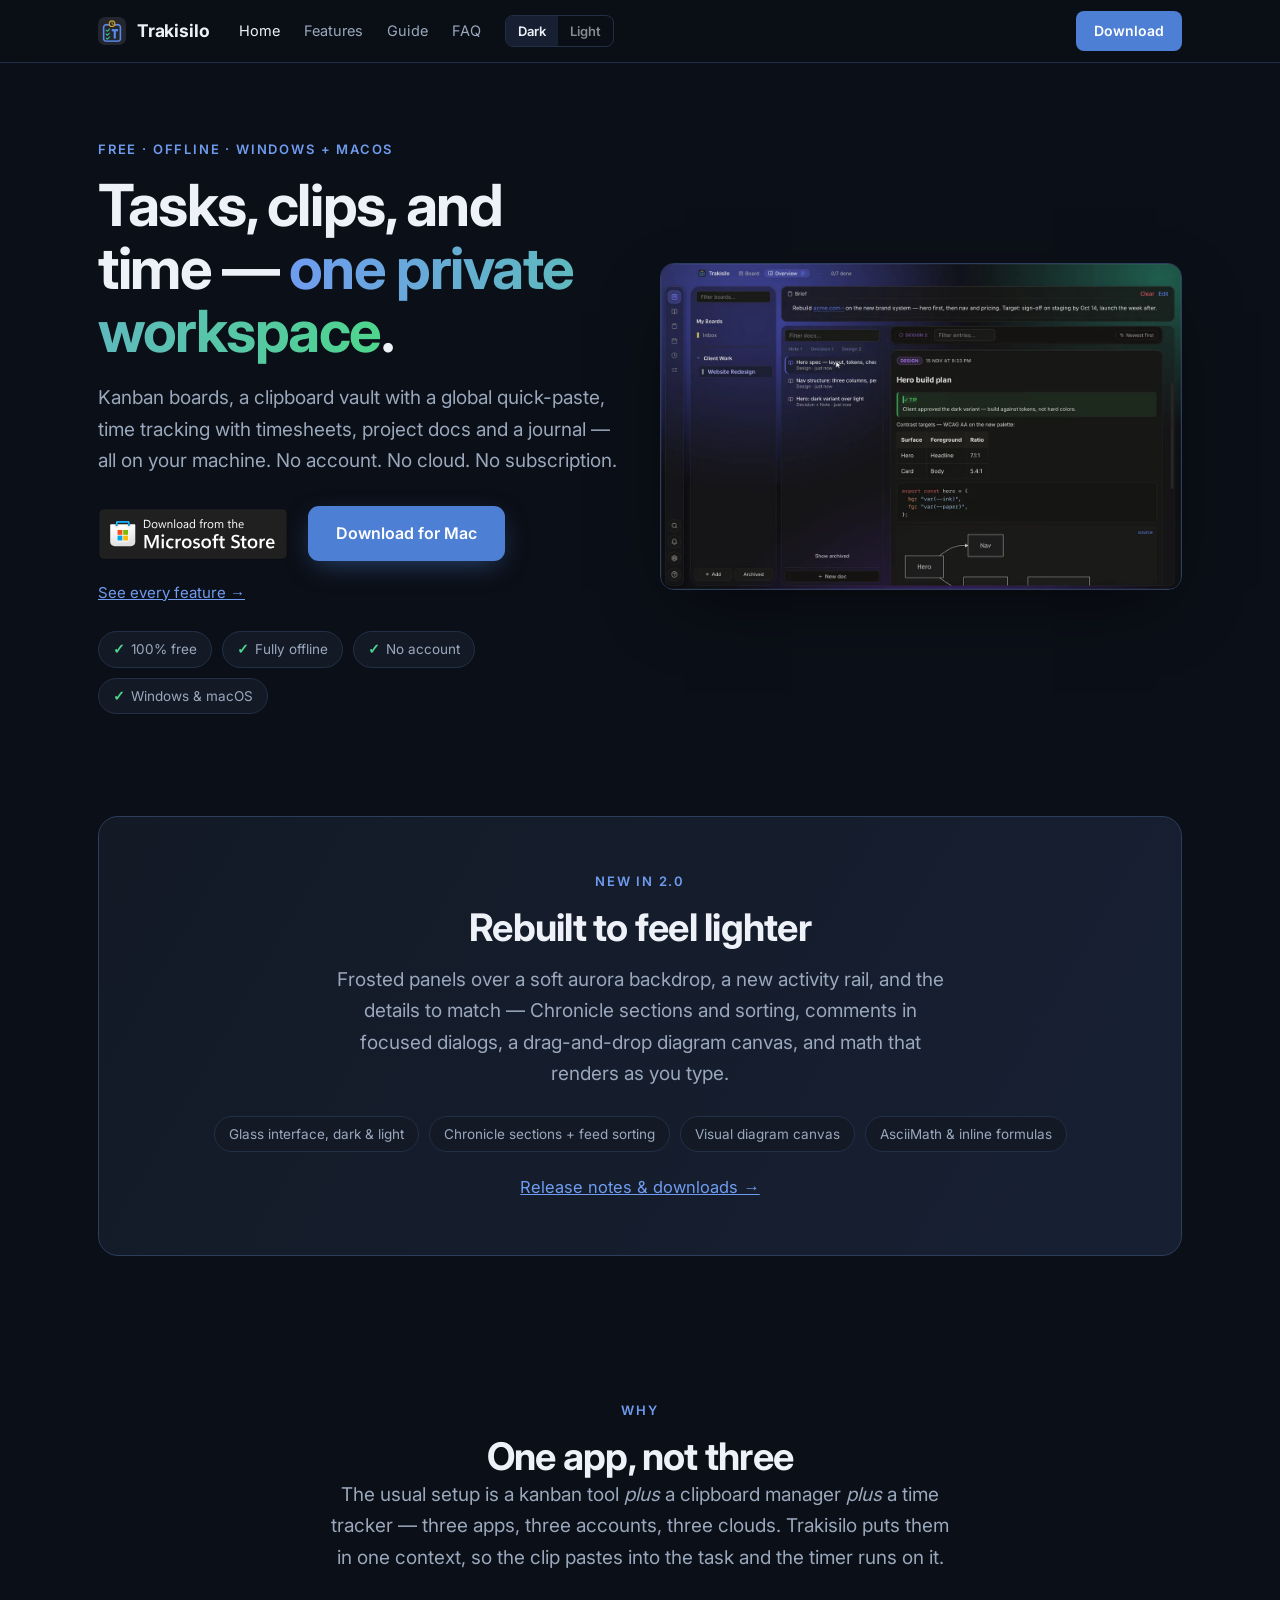
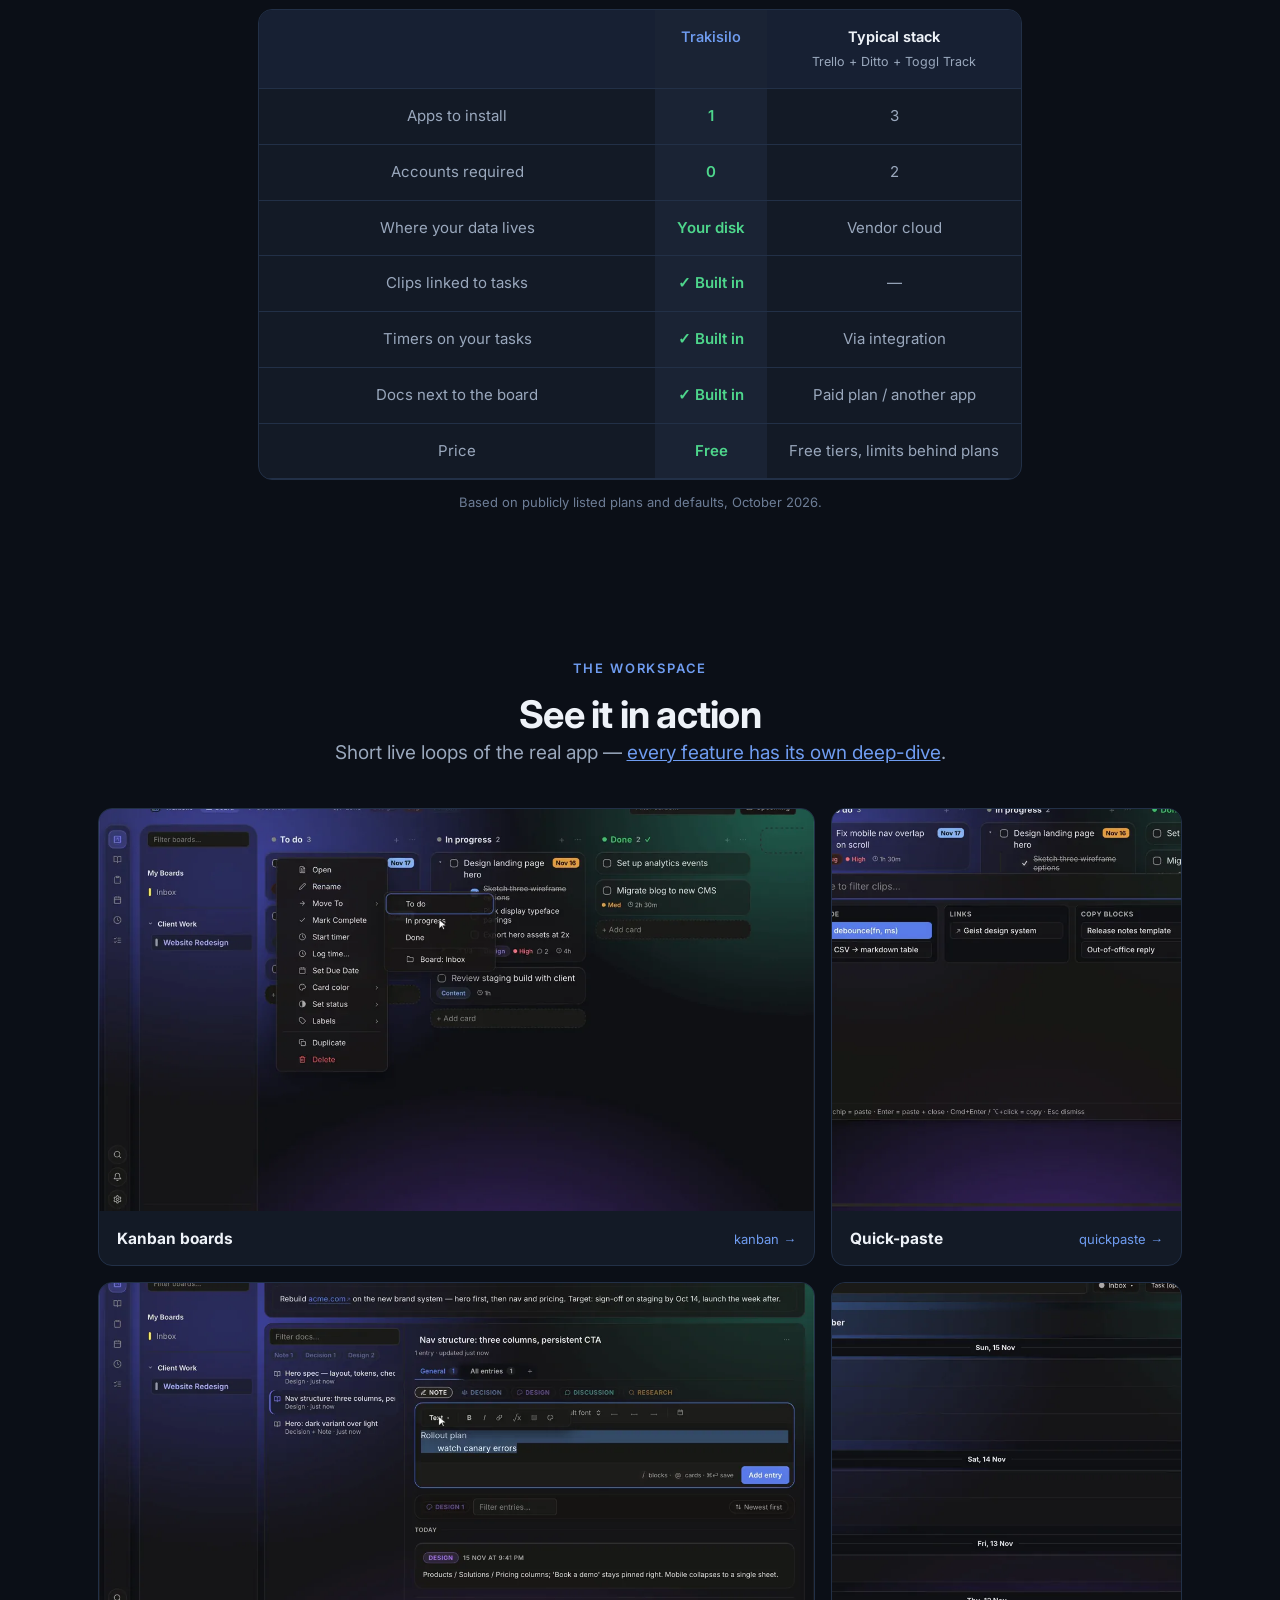
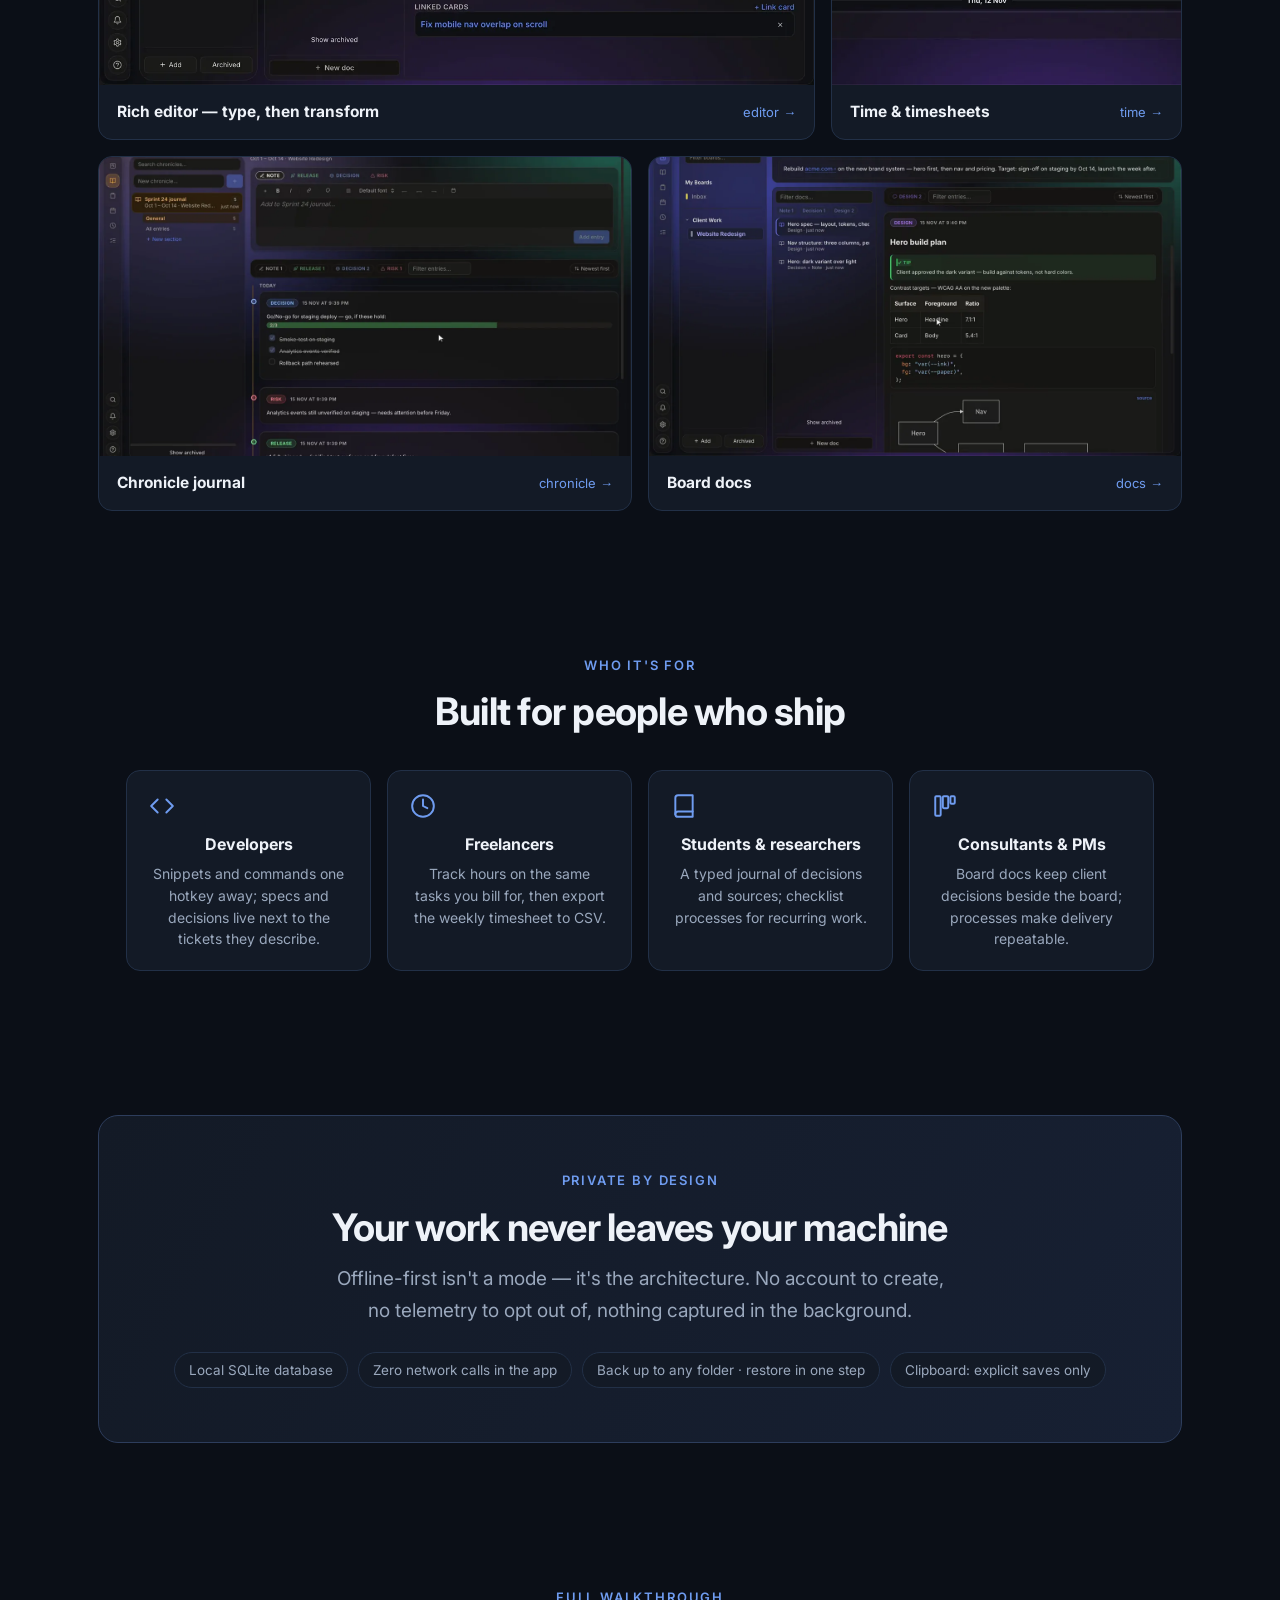
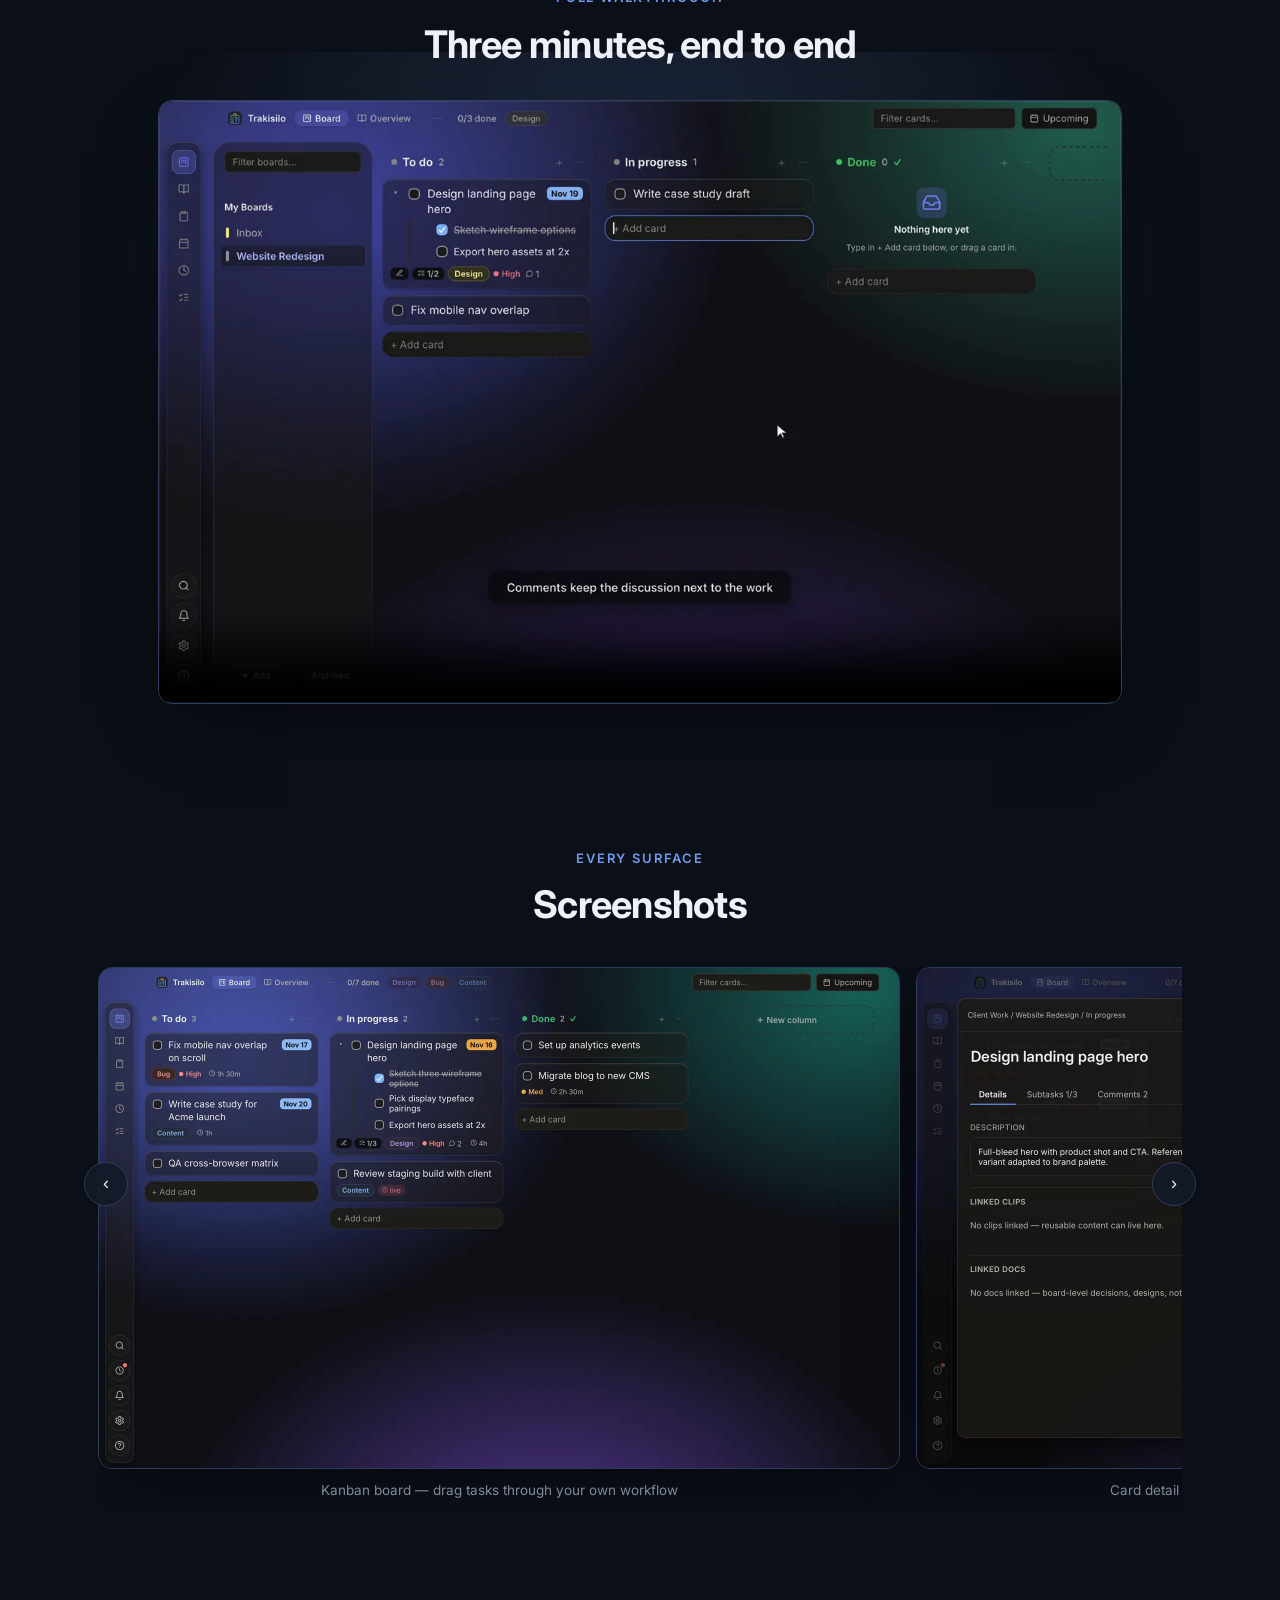
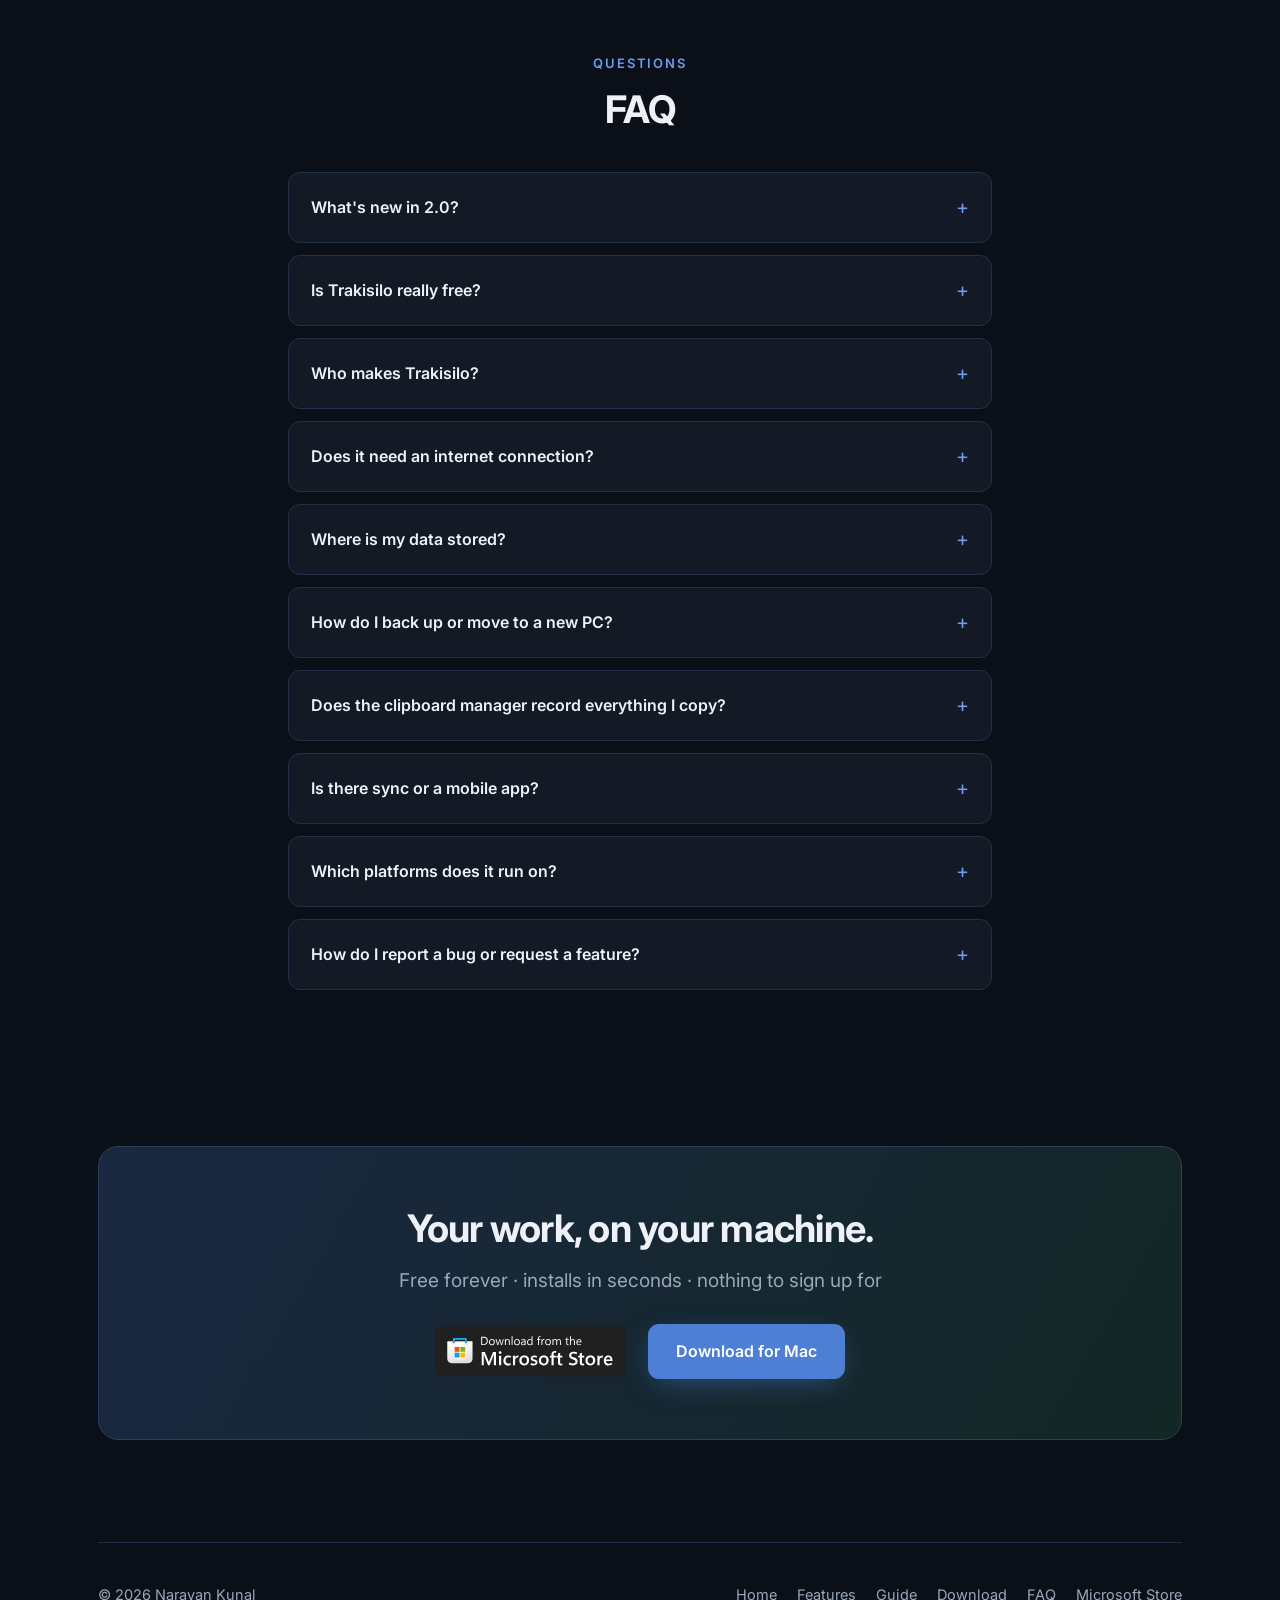
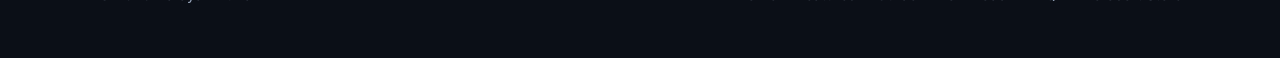
==== commit 50ddeed0: "Show theme toggle inside nav links — reachable in mobile menu, present on all pages" ====
--- a/index.html
+++ b/index.html
@@ -73,12 +73,12 @@
     <a href="features.html">Features</a>
     <a href="guide.html">Guide</a>
     <a href="#faq">FAQ</a>
-  </div>
-  <div class="nav-cta">
     <div class="media-theme" role="group" aria-label="Preview theme">
       <button type="button" data-theme="dark" aria-pressed="true">Dark</button>
       <button type="button" data-theme="light" aria-pressed="false">Light</button>
     </div>
+  </div>
+  <div class="nav-cta">
     <a class="nav-dl" href="download.html">Download</a>
     <button class="nav-toggle" aria-label="Menu">☰</button>
   </div>
--- a/assets/site.css
+++ b/assets/site.css
@@ -61,7 +61,7 @@
 nav .wrap { display: flex; align-items: center; gap: 30px; height: 62px; }
 .brand { display: flex; align-items: center; gap: 11px; font-weight: 700; font-size: 17.5px; color: var(--text); text-decoration: none; letter-spacing: -0.01em; }
 .brand img { width: 28px; height: 28px; border-radius: 7px; }
-.nav-links { display: flex; gap: 24px; font-size: 14.5px; }
+.nav-links { display: flex; gap: 24px; font-size: 14.5px; align-items: center; }
 .nav-links a { color: var(--dim); text-decoration: none; transition: color 0.15s; }
 .nav-links a:hover, .nav-links a.on { color: var(--text); }
 .nav-cta { margin-left: auto; display: flex; align-items: center; gap: 14px; }
@@ -484,7 +484,9 @@
 }
 .media-theme button:hover { opacity: .85; }
 .media-theme button[aria-pressed="true"] { background: var(--card2); opacity: 1; }
-@media (max-width: 760px) { .media-theme { display: none; } }
+@media (max-width: 760px) {
+  .nav-links .media-theme { margin: 12px 0 4px; }
+}
 
 /* ==== Light preview theme (media-theme tab) ==== */
 html[data-media="light"] {
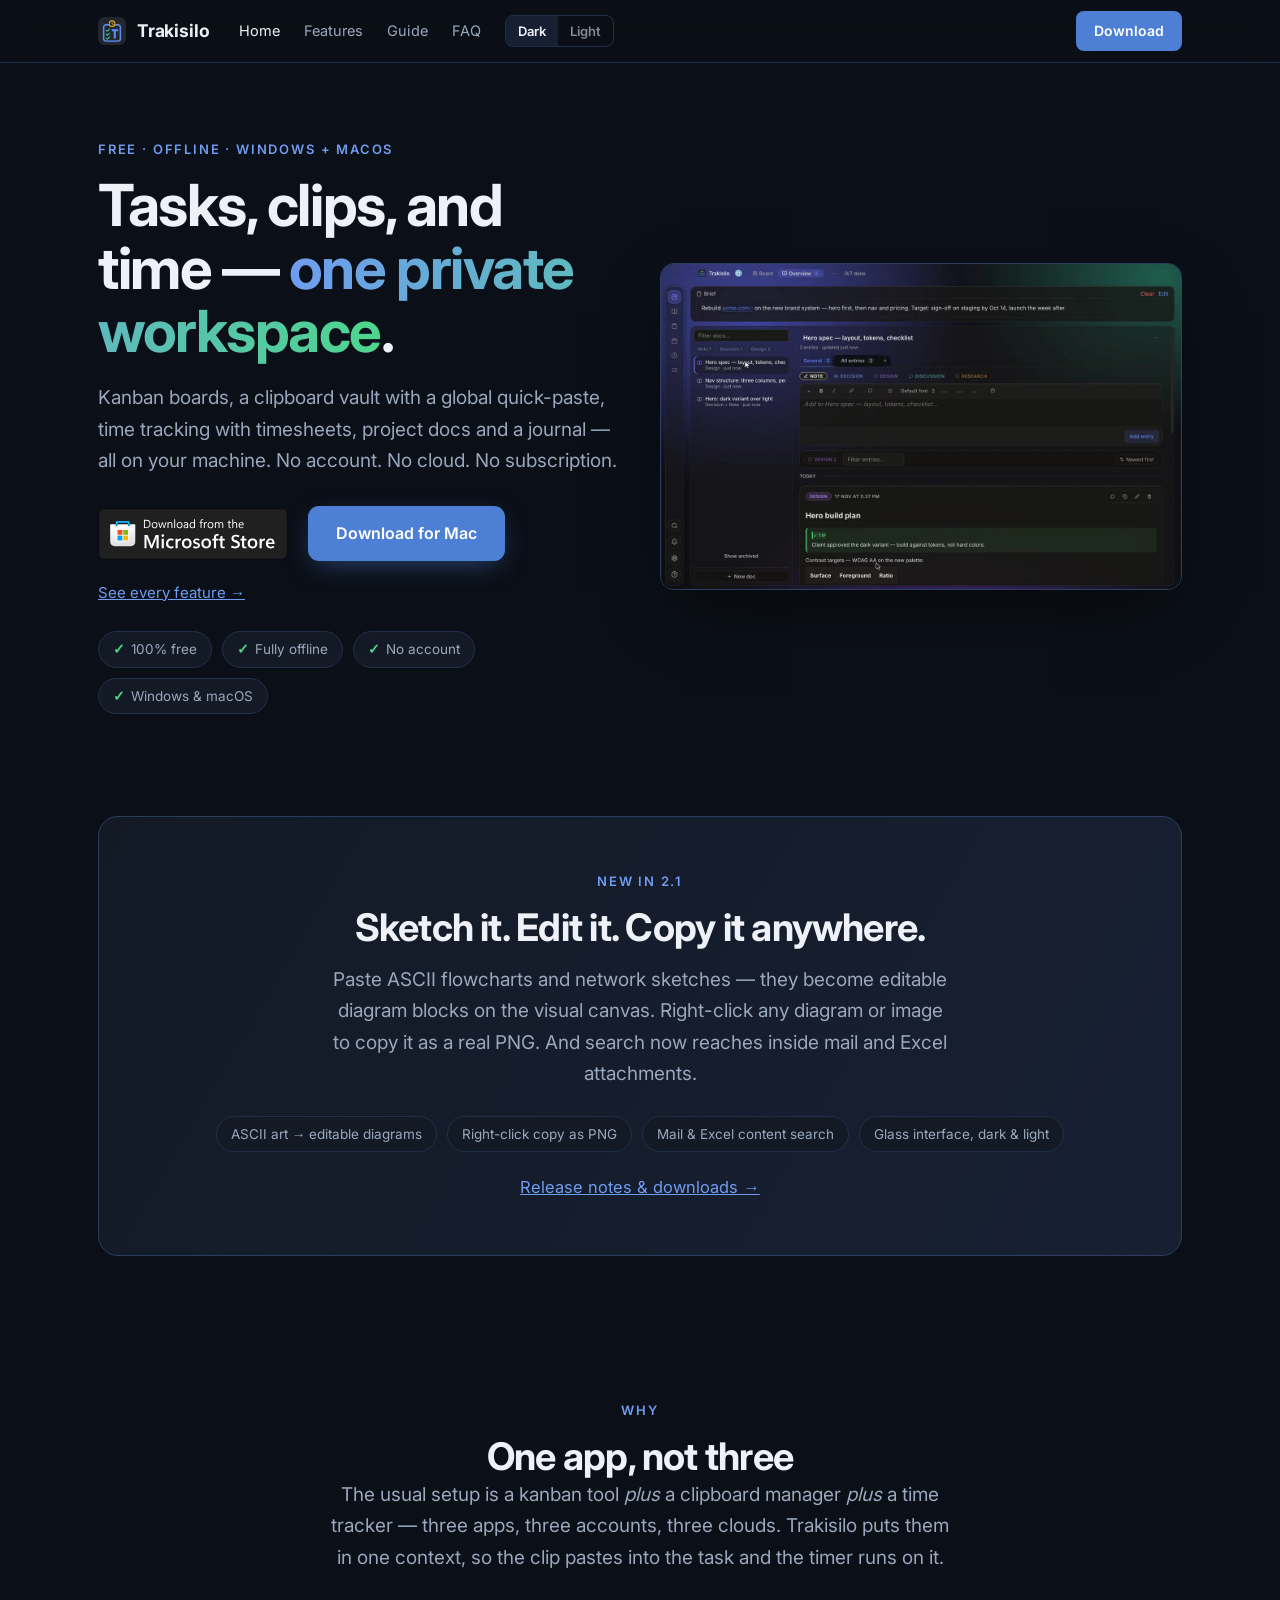
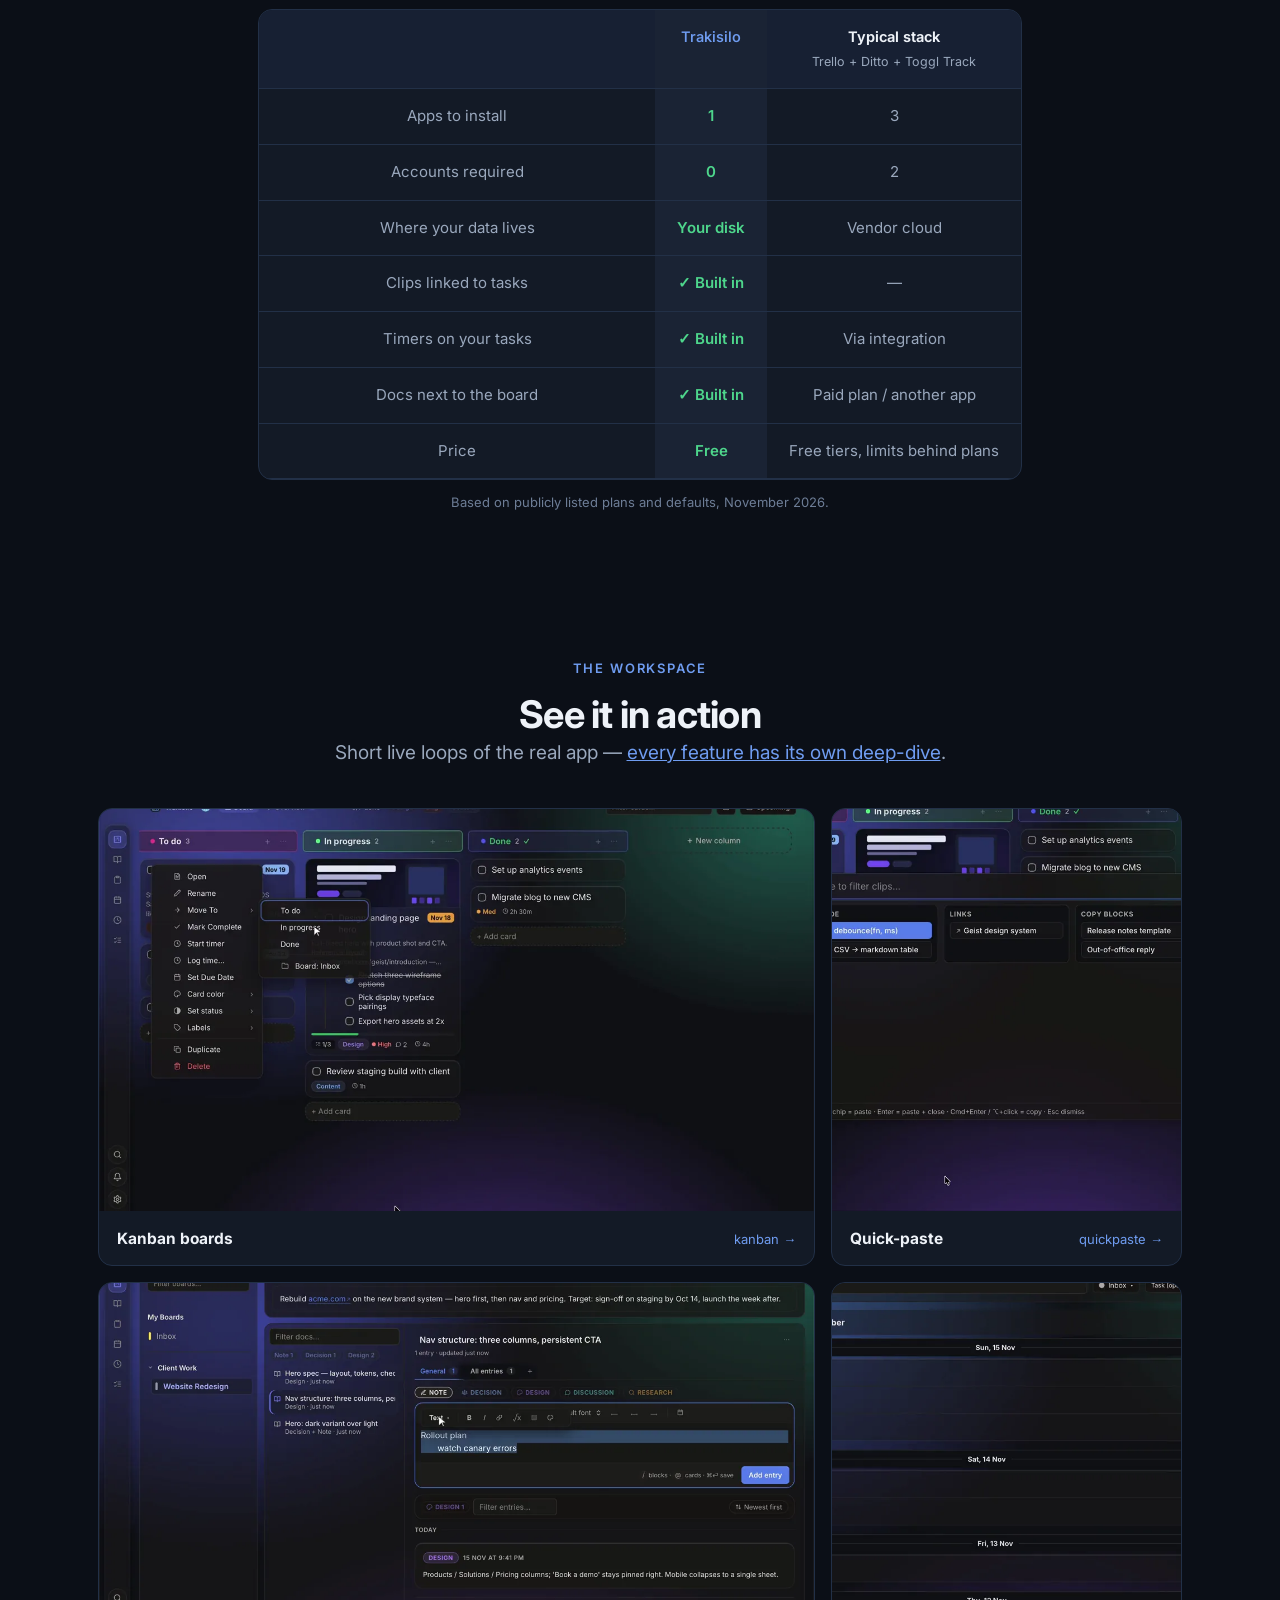
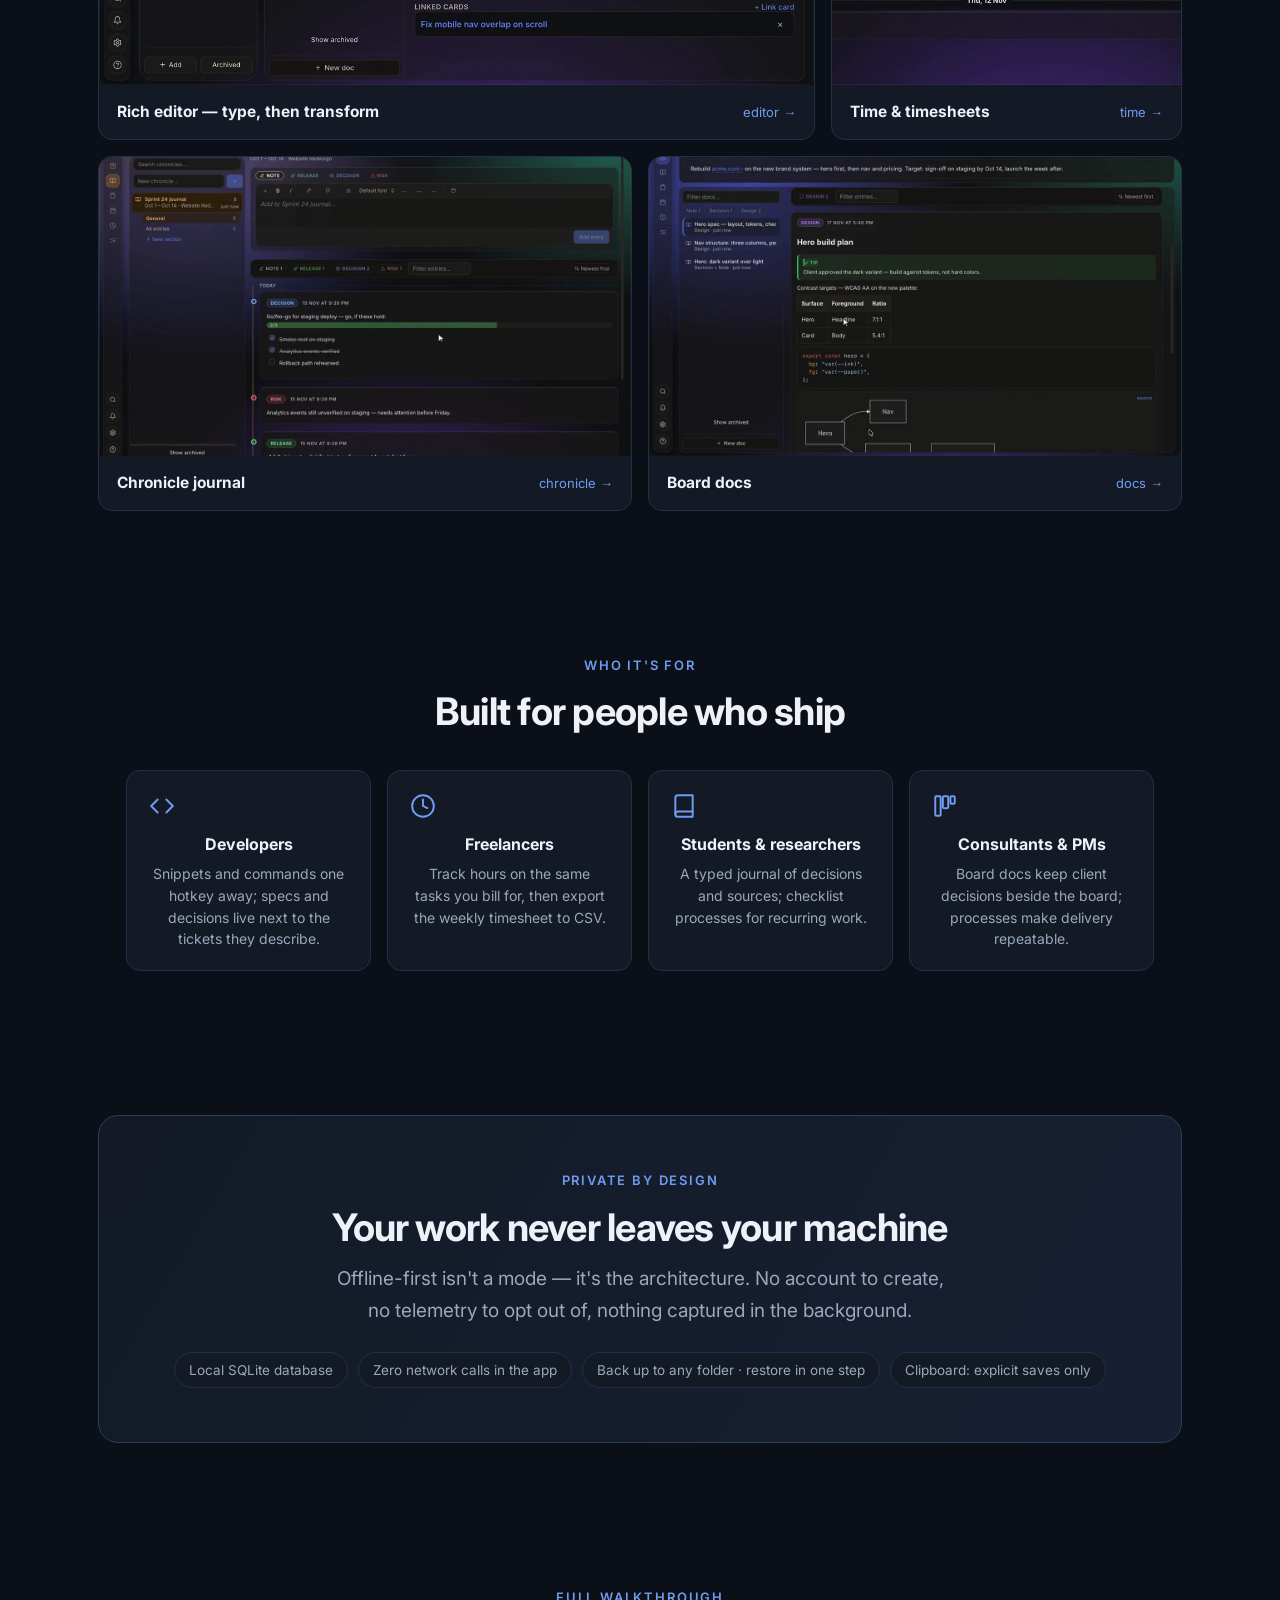
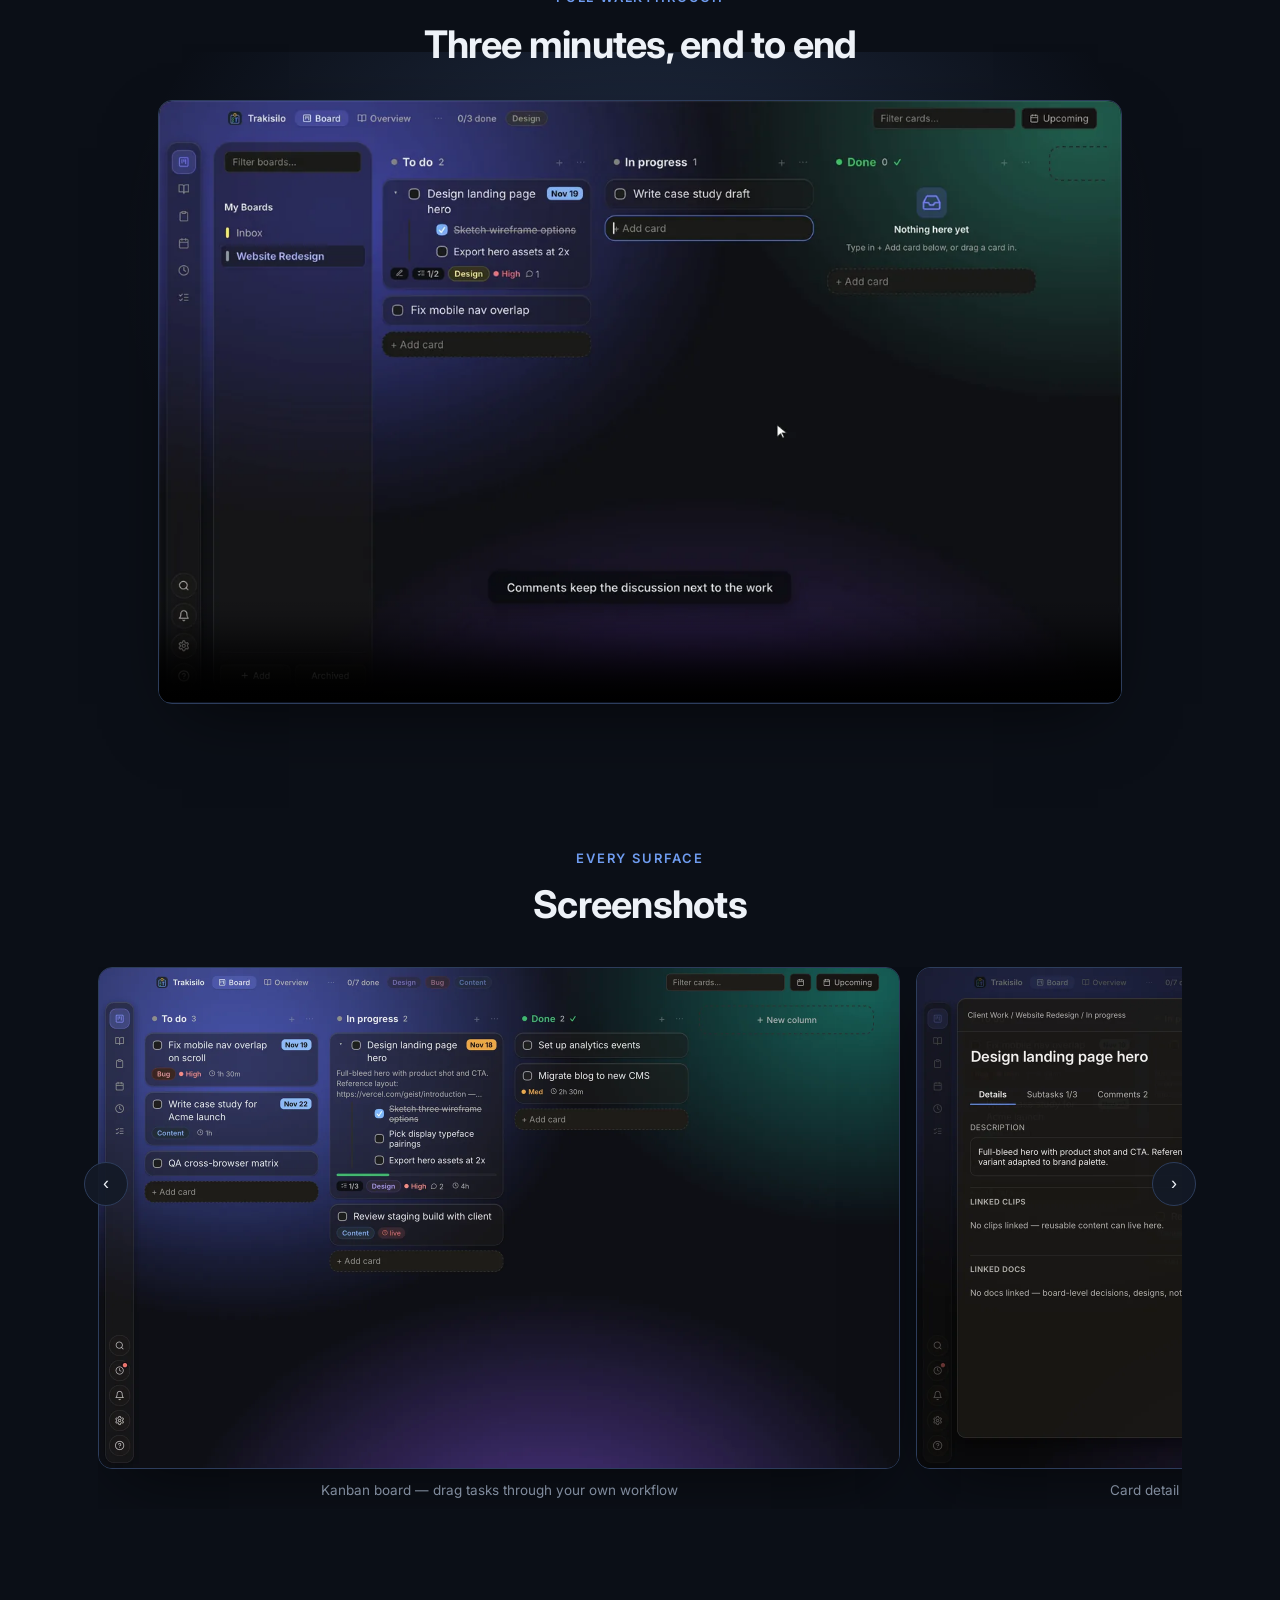
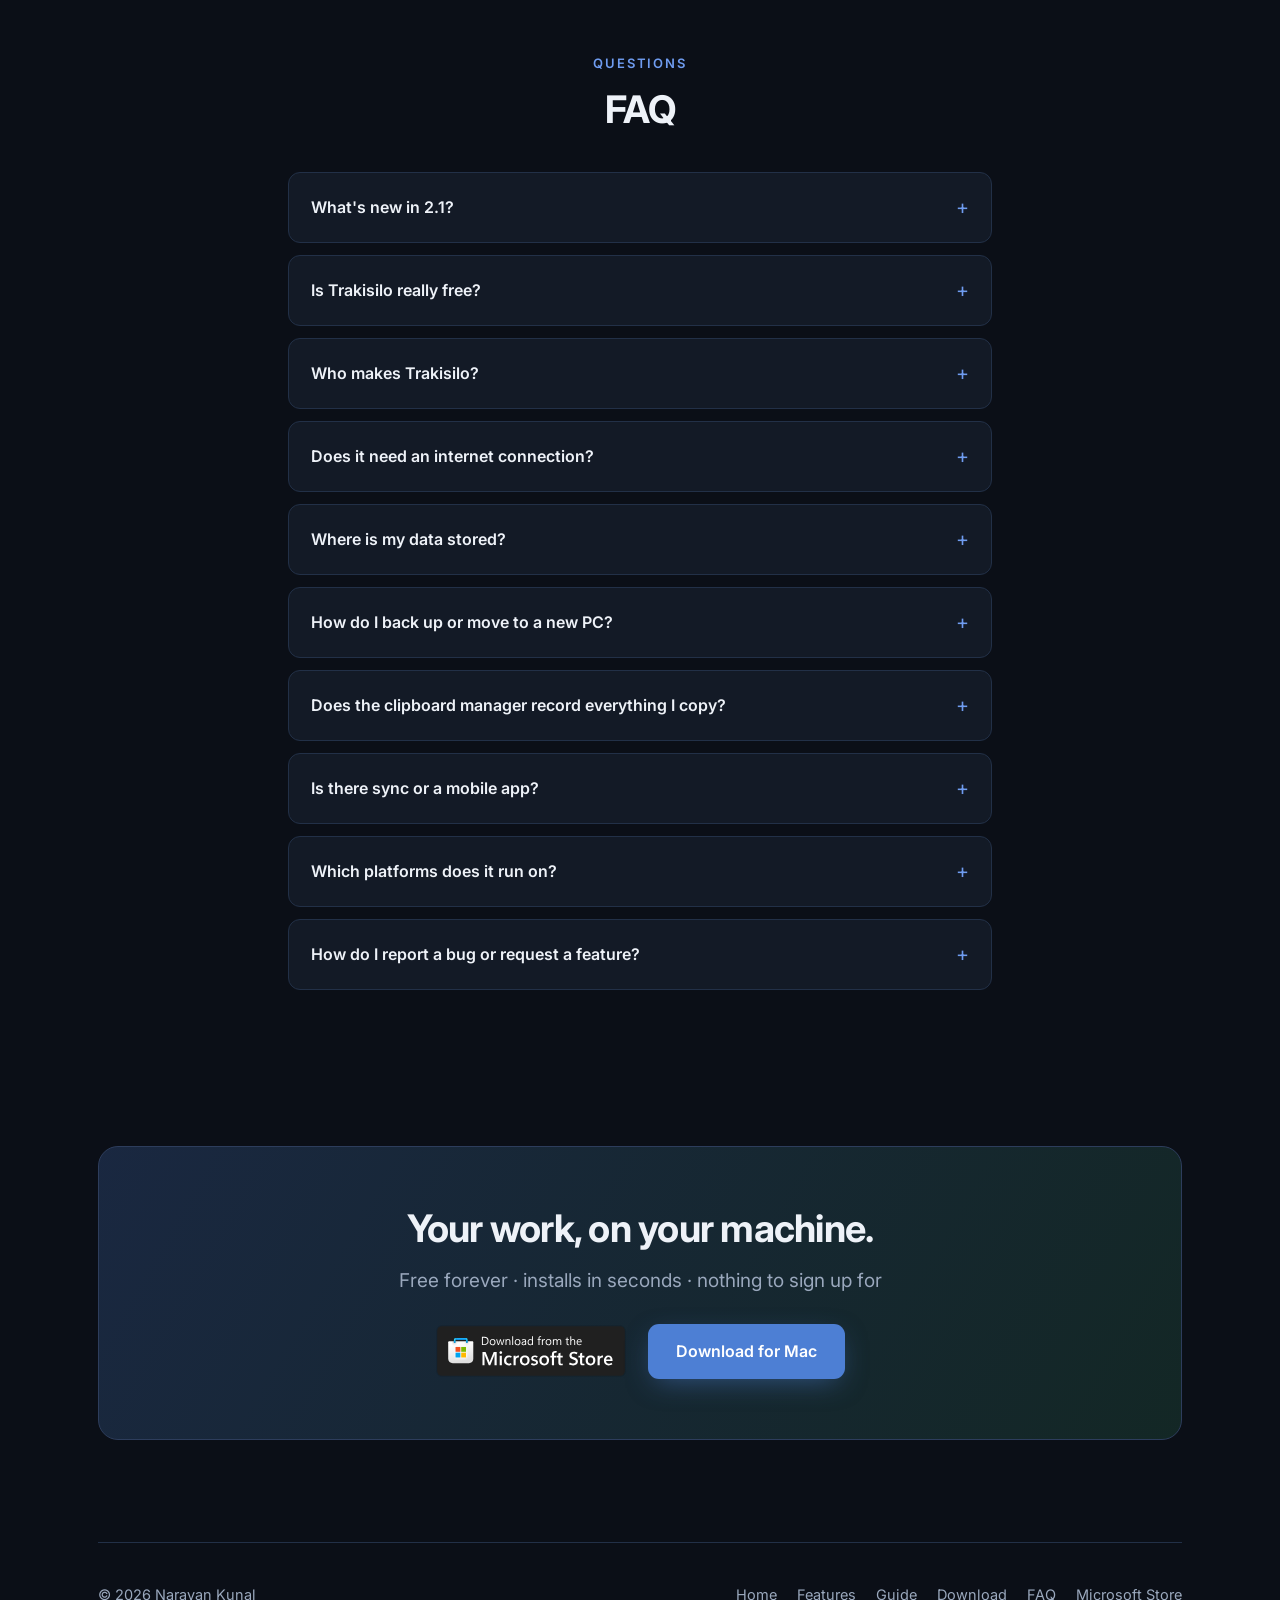
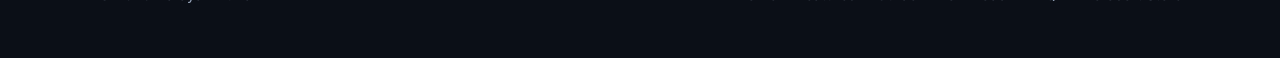
==== commit d8a3f133: "#1 Site audit refresh: 2.1 copy, a11y, CLS, OS-aware download - Update 'New in 2.0' band, FAQ + FAQP" ====
--- a/index.html
+++ b/index.html
@@ -3,6 +3,7 @@
 <head>
 <meta charset="utf-8" />
 <meta name="viewport" content="width=device-width, initial-scale=1" />
+<meta name="theme-color" content="#0b0f17" />
 <title>Trakisilo — Offline Kanban, Clipboard & Time Tracker for Windows & Mac</title>
 <meta name="description" content="Free, offline-first task manager for Windows and macOS: kanban boards, clipboard manager with quick-paste, time tracking with weekly timesheets, journals and docs. No account, no cloud." />
 <link rel="canonical" href="https://nkunal1992.github.io/Trakisilo-site/" />
@@ -11,10 +12,16 @@
 <meta property="og:title" content="Trakisilo — Tasks, clips, and time in one private workspace" />
 <meta property="og:description" content="Offline-first kanban + clipboard manager + time tracker. Free. No account, no cloud." />
 <meta property="og:type" content="website" />
+<meta property="og:site_name" content="Trakisilo" />
 <meta property="og:url" content="https://nkunal1992.github.io/Trakisilo-site/" />
 <meta property="og:image" content="https://nkunal1992.github.io/Trakisilo-site/assets/og.png" />
+<meta property="og:image:width" content="1200" />
+<meta property="og:image:height" content="630" />
 <meta name="twitter:card" content="summary_large_image" />
+<meta name="twitter:title" content="Trakisilo — Tasks, clips, and time in one private workspace" />
+<meta name="twitter:description" content="Offline-first kanban + clipboard manager + time tracker. Free. No account, no cloud." />
 <meta name="twitter:image" content="https://nkunal1992.github.io/Trakisilo-site/assets/og.png" />
+<link rel="preload" href="assets/inter.woff2" as="font" type="font/woff2" crossorigin />
 <link rel="stylesheet" href="assets/site.css" />
   <script>try{if(localStorage.getItem("trak-media-theme")==="light")document.documentElement.dataset.media="light"}catch(e){}</script>
 <script type="application/ld+json">
@@ -38,8 +45,8 @@
   "@context": "https://schema.org",
   "@type": "FAQPage",
   "mainEntity": [
-    {"@type": "Question", "name": "What's new in 2.0?",
-     "acceptedAnswer": {"@type": "Answer", "text": "A redesigned glass interface with a new activity rail, Chronicle sections and feed sorting, comments in focused dialogs, a drag-and-drop diagram canvas, AsciiMath formulas, and smarter paste handling."}},
+    {"@type": "Question", "name": "What's new in 2.1?",
+     "acceptedAnswer": {"@type": "Answer", "text": "Paste ASCII flowcharts and network sketches and they become editable diagram blocks; right-click copies any diagram or image as a PNG; search reaches inside mail and Excel attachments."}},
     {"@type": "Question", "name": "Is Trakisilo really free?",
      "acceptedAnswer": {"@type": "Answer", "text": "Yes. All features, no subscription, no account, no trial period — and no paid tier waiting behind any of them."}},
     {"@type": "Question", "name": "Who makes Trakisilo?",
@@ -69,7 +76,7 @@
 <nav><div class="wrap">
   <a class="brand" href="index.html"><img src="icon.png" alt="" width="28" height="28" />Trakisilo</a>
   <div class="nav-links" id="navlinks">
-    <a href="index.html" class="on">Home</a>
+    <a href="index.html" class="on" aria-current="page">Home</a>
     <a href="features.html">Features</a>
     <a href="guide.html">Guide</a>
     <a href="#faq">FAQ</a>
@@ -80,7 +87,7 @@
   </div>
   <div class="nav-cta">
     <a class="nav-dl" href="download.html">Download</a>
-    <button class="nav-toggle" aria-label="Menu">☰</button>
+    <button class="nav-toggle" aria-label="Menu" aria-expanded="false" aria-controls="navlinks">☰</button>
   </div>
 </div></nav>
 
@@ -93,7 +100,7 @@
       <h1>Tasks, clips, and time — <span class="grad">one private workspace</span>.</h1>
       <p class="lead">Kanban boards, a clipboard vault with a global quick-paste, time tracking with timesheets, project docs and a journal — all on your machine. No account. No cloud. No subscription.</p>
       <div class="hero-cta">
-        <a class="cta-win" href="https://apps.microsoft.com/detail/9P67BLH3H7P0"><img class="badge-store" src="assets/ms-badge.svg" alt="Get it from Microsoft" height="52" /></a>
+        <a class="cta-win" href="https://apps.microsoft.com/detail/9P67BLH3H7P0"><img class="badge-store" src="assets/ms-badge.svg" alt="Get it from Microsoft" width="190" height="52" /></a>
         <a class="dl-btn cta-mac" href="download.html">Download for Mac</a>
         <a class="more" href="features.html">See every feature →</a>
       </div>
@@ -105,21 +112,21 @@
       </div>
     </div>
     <figure class="frame glow">
-      <video muted loop playsinline preload="none" data-autoplay data-src="assets/v/hero.mp4" poster="assets/p/hero.webp" aria-label="Trakisilo in action — board, clips, docs and journal" data-src-light="assets/v-light/hero.mp4" data-poster-light="assets/p-light/hero.webp"></video>
+      <video muted loop playsinline preload="none" width="1280" height="800" data-autoplay data-src="assets/v/hero.mp4" poster="assets/p/hero.webp" aria-label="Trakisilo in action — board, clips, docs and journal" data-src-light="assets/v-light/hero.mp4" data-poster-light="assets/p-light/hero.webp"></video>
     </figure>
   </div>
 </header>
 
 <section>
   <div class="band">
-    <p class="eyebrow">New in 2.0</p>
-    <h2>Rebuilt to feel lighter</h2>
-    <p class="lead" style="margin:14px auto 26px">Frosted panels over a soft aurora backdrop, a new activity rail, and the details to match — Chronicle sections and sorting, comments in focused dialogs, a drag-and-drop diagram canvas, and math that renders as you type.</p>
+    <p class="eyebrow">New in 2.1</p>
+    <h2>Sketch it. Edit it. Copy it anywhere.</h2>
+    <p class="lead" style="margin:14px auto 26px">Paste ASCII flowcharts and network sketches — they become editable diagram blocks on the visual canvas. Right-click any diagram or image to copy it as a real PNG. And search now reaches inside mail and Excel attachments.</p>
     <div class="facts">
+      <span class="fact">ASCII art → editable diagrams</span>
+      <span class="fact">Right-click copy as PNG</span>
+      <span class="fact">Mail &amp; Excel content search</span>
       <span class="fact">Glass interface, dark &amp; light</span>
-      <span class="fact">Chronicle sections + feed sorting</span>
-      <span class="fact">Visual diagram canvas</span>
-      <span class="fact">AsciiMath &amp; inline formulas</span>
     </div>
     <p style="margin:22px 0 0"><a href="https://github.com/nkunal1992/Trakisilo-site/releases/latest">Release notes &amp; downloads →</a></p>
   </div>
@@ -142,7 +149,7 @@
       <div class="lbl">Docs next to the board</div><div class="us good">✓ Built in</div><div class="them">Paid plan / another app</div>
       <div class="lbl">Price</div><div class="us good">Free</div><div class="them">Free tiers, limits behind plans</div>
     </div>
-    <p class="cmp-note">Based on publicly listed plans and defaults, October 2026.</p>
+    <p class="cmp-note">Based on publicly listed plans and defaults, November 2026.</p>
   </div>
 </section>
 
@@ -154,27 +161,27 @@
   </div>
   <div class="bento">
     <a class="tile wide" href="features.html#kanban">
-      <video muted loop playsinline preload="none" data-autoplay data-src="assets/v/kanban.mp4" poster="assets/p/kanban.webp" aria-label="Kanban board loop" data-src-light="assets/v-light/kanban.mp4" data-poster-light="assets/p-light/kanban.webp"></video>
+      <video muted loop playsinline preload="none" width="1280" height="720" data-autoplay data-src="assets/v/kanban.mp4" poster="assets/p/kanban.webp" aria-label="Kanban board loop" data-src-light="assets/v-light/kanban.mp4" data-poster-light="assets/p-light/kanban.webp"></video>
       <div class="cap"><b>Kanban boards</b><span class="go">kanban →</span></div>
     </a>
     <a class="tile" href="features.html#quickpaste">
-      <video muted loop playsinline preload="none" data-autoplay data-src="assets/v/quickpaste.mp4" poster="assets/p/quickpaste.webp" aria-label="Quick-paste loop" data-src-light="assets/v-light/quickpaste.mp4" data-poster-light="assets/p-light/quickpaste.webp"></video>
+      <video muted loop playsinline preload="none" width="1280" height="720" data-autoplay data-src="assets/v/quickpaste.mp4" poster="assets/p/quickpaste.webp" aria-label="Quick-paste loop" data-src-light="assets/v-light/quickpaste.mp4" data-poster-light="assets/p-light/quickpaste.webp"></video>
       <div class="cap"><b>Quick-paste</b><span class="go">quickpaste →</span></div>
     </a>
     <a class="tile wide" href="features.html#editor">
-      <video muted loop playsinline preload="none" data-autoplay data-src="assets/v/editor.mp4" poster="assets/p/editor.webp" aria-label="Rich editor loop" data-src-light="assets/v-light/editor.mp4" data-poster-light="assets/p-light/editor.webp"></video>
+      <video muted loop playsinline preload="none" width="1280" height="720" data-autoplay data-src="assets/v/editor.mp4" poster="assets/p/editor.webp" aria-label="Rich editor loop" data-src-light="assets/v-light/editor.mp4" data-poster-light="assets/p-light/editor.webp"></video>
       <div class="cap"><b>Rich editor — type, then transform</b><span class="go">editor →</span></div>
     </a>
     <a class="tile" href="features.html#time">
-      <video muted loop playsinline preload="none" data-autoplay data-src="assets/v/time.mp4" poster="assets/p/time.webp" aria-label="Time tracking loop" data-src-light="assets/v-light/time.mp4" data-poster-light="assets/p-light/time.webp"></video>
+      <video muted loop playsinline preload="none" width="1280" height="720" data-autoplay data-src="assets/v/time.mp4" poster="assets/p/time.webp" aria-label="Time tracking loop" data-src-light="assets/v-light/time.mp4" data-poster-light="assets/p-light/time.webp"></video>
       <div class="cap"><b>Time &amp; timesheets</b><span class="go">time →</span></div>
     </a>
     <a class="tile s3" href="features.html#chronicle">
-      <video muted loop playsinline preload="none" data-autoplay data-src="assets/v/chronicle.mp4" poster="assets/p/chronicle.webp" aria-label="Chronicle loop" data-src-light="assets/v-light/chronicle.mp4" data-poster-light="assets/p-light/chronicle.webp"></video>
+      <video muted loop playsinline preload="none" width="1280" height="720" data-autoplay data-src="assets/v/chronicle.mp4" poster="assets/p/chronicle.webp" aria-label="Chronicle loop" data-src-light="assets/v-light/chronicle.mp4" data-poster-light="assets/p-light/chronicle.webp"></video>
       <div class="cap"><b>Chronicle journal</b><span class="go">chronicle →</span></div>
     </a>
     <a class="tile s3" href="features.html#docs">
-      <video muted loop playsinline preload="none" data-autoplay data-src="assets/v/bdoc.mp4" poster="assets/p/bdoc.webp" aria-label="Board docs loop" data-src-light="assets/v-light/bdoc.mp4" data-poster-light="assets/p-light/bdoc.webp"></video>
+      <video muted loop playsinline preload="none" width="1280" height="720" data-autoplay data-src="assets/v/bdoc.mp4" poster="assets/p/bdoc.webp" aria-label="Board docs loop" data-src-light="assets/v-light/bdoc.mp4" data-poster-light="assets/p-light/bdoc.webp"></video>
       <div class="cap"><b>Board docs</b><span class="go">docs →</span></div>
     </a>
   </div>
@@ -184,10 +191,10 @@
   <p class="eyebrow">Who it's for</p>
   <h2>Built for people who ship</h2>
   <div class="wrap personas" style="margin-top:36px">
-    <div class="persona"><span class="icon"><svg viewBox="0 0 24 24" fill="none" stroke="currentColor" stroke-width="1.8" stroke-linecap="round" stroke-linejoin="round"><path d="m16 18 6-6-6-6"/><path d="m8 6-6 6 6 6"/></svg></span><b>Developers</b><p>Snippets and commands one hotkey away; specs and decisions live next to the tickets they describe.</p></div>
-    <div class="persona"><span class="icon"><svg viewBox="0 0 24 24" fill="none" stroke="currentColor" stroke-width="1.8" stroke-linecap="round" stroke-linejoin="round"><circle cx="12" cy="12" r="10"/><path d="M12 6v6l4 2"/></svg></span><b>Freelancers</b><p>Track hours on the same tasks you bill for, then export the weekly timesheet to CSV.</p></div>
-    <div class="persona"><span class="icon"><svg viewBox="0 0 24 24" fill="none" stroke="currentColor" stroke-width="1.8" stroke-linecap="round" stroke-linejoin="round"><path d="M4 19.5A2.5 2.5 0 0 1 6.5 17H20"/><path d="M6.5 2H20v20H6.5A2.5 2.5 0 0 1 4 19.5v-15A2.5 2.5 0 0 1 6.5 2z"/></svg></span><b>Students &amp; researchers</b><p>A typed journal of decisions and sources; checklist processes for recurring work.</p></div>
-    <div class="persona"><span class="icon"><svg viewBox="0 0 24 24" fill="none" stroke="currentColor" stroke-width="1.8" stroke-linecap="round" stroke-linejoin="round"><rect x="3" y="3" width="5" height="18" rx="1"/><rect x="10" y="3" width="5" height="11" rx="1"/><rect x="17" y="3" width="4" height="7" rx="1"/></svg></span><b>Consultants &amp; PMs</b><p>Board docs keep client decisions beside the board; processes make delivery repeatable.</p></div>
+    <div class="persona"><span class="icon"><svg aria-hidden="true" viewBox="0 0 24 24" fill="none" stroke="currentColor" stroke-width="1.8" stroke-linecap="round" stroke-linejoin="round"><path d="m16 18 6-6-6-6"/><path d="m8 6-6 6 6 6"/></svg></span><b>Developers</b><p>Snippets and commands one hotkey away; specs and decisions live next to the tickets they describe.</p></div>
+    <div class="persona"><span class="icon"><svg aria-hidden="true" viewBox="0 0 24 24" fill="none" stroke="currentColor" stroke-width="1.8" stroke-linecap="round" stroke-linejoin="round"><circle cx="12" cy="12" r="10"/><path d="M12 6v6l4 2"/></svg></span><b>Freelancers</b><p>Track hours on the same tasks you bill for, then export the weekly timesheet to CSV.</p></div>
+    <div class="persona"><span class="icon"><svg aria-hidden="true" viewBox="0 0 24 24" fill="none" stroke="currentColor" stroke-width="1.8" stroke-linecap="round" stroke-linejoin="round"><path d="M4 19.5A2.5 2.5 0 0 1 6.5 17H20"/><path d="M6.5 2H20v20H6.5A2.5 2.5 0 0 1 4 19.5v-15A2.5 2.5 0 0 1 6.5 2z"/></svg></span><b>Students &amp; researchers</b><p>A typed journal of decisions and sources; checklist processes for recurring work.</p></div>
+    <div class="persona"><span class="icon"><svg aria-hidden="true" viewBox="0 0 24 24" fill="none" stroke="currentColor" stroke-width="1.8" stroke-linecap="round" stroke-linejoin="round"><rect x="3" y="3" width="5" height="18" rx="1"/><rect x="10" y="3" width="5" height="11" rx="1"/><rect x="17" y="3" width="4" height="7" rx="1"/></svg></span><b>Consultants &amp; PMs</b><p>Board docs keep client decisions beside the board; processes make delivery repeatable.</p></div>
   </div>
 </section>
 
@@ -210,7 +217,7 @@
   <h2>Three minutes, end to end</h2>
   <div class="wrap glow" style="max-width:1020px;margin-top:34px">
     <figure class="frame">
-      <video controls preload="none" src="assets/v/tour.mp4" poster="assets/p/tour.webp" aria-label="Full Trakisilo walkthrough" data-src-light="assets/v-light/tour.mp4" data-poster-light="assets/p-light/tour.webp"></video>
+      <video controls preload="none" width="1280" height="800" src="assets/v/tour.mp4" poster="assets/p/tour.webp" aria-label="Full Trakisilo walkthrough" data-src-light="assets/v-light/tour.mp4" data-poster-light="assets/p-light/tour.webp"></video>
     </figure>
   </div>
 </section>
@@ -223,17 +230,17 @@
   <div class="carousel">
     <button class="car-btn car-prev" aria-label="Previous screenshot">‹</button>
     <div class="car-track" tabindex="0" aria-label="Screenshot gallery">
-      <figure><div class="frame"><img loading="lazy" src="assets/s/01-kanban-board.webp" data-src-light="assets/s-light/01-kanban-board.webp" alt="Kanban board with task columns" /></div><figcaption>Kanban board — drag tasks through your own workflow</figcaption></figure>
-      <figure><div class="frame"><img loading="lazy" src="assets/s/02-task-detail.webp" data-src-light="assets/s-light/02-task-detail.webp" alt="Task detail dialog" /></div><figcaption>Card detail — subtasks, labels, estimates, comments, linked clips</figcaption></figure>
-      <figure><div class="frame"><img loading="lazy" src="assets/s/03-saved-clips.webp" data-src-light="assets/s-light/03-saved-clips.webp" alt="Saved clips view" /></div><figcaption>Saved clips — reusable text, code, links and images, organized into panels</figcaption></figure>
-      <figure><div class="frame"><img loading="lazy" src="assets/s/04-time-tracker.webp" data-src-light="assets/s-light/04-time-tracker.webp" alt="Time tracker" /></div><figcaption>Time tracker — timers or manual entries, with overlap warnings</figcaption></figure>
-      <figure><div class="frame"><img loading="lazy" src="assets/s/05-weekly-timesheet.webp" data-src-light="assets/s-light/05-weekly-timesheet.webp" alt="Weekly timesheet" /></div><figcaption>Weekly timesheet — the grid fills in as you log</figcaption></figure>
-      <figure><div class="frame"><img loading="lazy" src="assets/s/06-time-reports.webp" data-src-light="assets/s-light/06-time-reports.webp" alt="Time reports" /></div><figcaption>Reports grouped by board, label or task — CSV export</figcaption></figure>
-      <figure><div class="frame"><img loading="lazy" src="assets/s/07-calendar.webp" data-src-light="assets/s-light/07-calendar.webp" alt="Calendar view" /></div><figcaption>Calendar — tasks and logged time on one view</figcaption></figure>
-      <figure><div class="frame"><img loading="lazy" src="assets/s/08-chronicle.webp" data-src-light="assets/s-light/08-chronicle.webp" alt="Chronicle journal" /></div><figcaption>Chronicle — a typed journal with rich blocks and comments</figcaption></figure>
-      <figure><div class="frame"><img loading="lazy" src="assets/s/09-process-run.webp" data-src-light="assets/s-light/09-process-run.webp" alt="Process run" /></div><figcaption>Processes — reusable checklists you run step by step</figcaption></figure>
-      <figure><div class="frame"><img loading="lazy" src="assets/s/10-command-palette.webp" data-src-light="assets/s-light/10-command-palette.webp" alt="Command palette" /></div><figcaption>Command palette — jump anywhere with ⌘K / Ctrl+K</figcaption></figure>
-      <figure><div class="frame"><img loading="lazy" src="assets/s/11-settings-appearance.webp" data-src-light="assets/s-light/11-settings-appearance.webp" alt="Appearance settings" /></div><figcaption>Themes, accent colors, contrast and text scaling</figcaption></figure>
+      <figure><div class="frame"><img loading="lazy" decoding="async" width="1600" height="1000" src="assets/s/01-kanban-board.webp" data-src-light="assets/s-light/01-kanban-board.webp" alt="Kanban board with task columns" /></div><figcaption>Kanban board — drag tasks through your own workflow</figcaption></figure>
+      <figure><div class="frame"><img loading="lazy" decoding="async" width="1600" height="1000" src="assets/s/02-task-detail.webp" data-src-light="assets/s-light/02-task-detail.webp" alt="Task detail dialog" /></div><figcaption>Card detail — subtasks, labels, estimates, comments, linked clips</figcaption></figure>
+      <figure><div class="frame"><img loading="lazy" decoding="async" width="1600" height="1000" src="assets/s/03-saved-clips.webp" data-src-light="assets/s-light/03-saved-clips.webp" alt="Saved clips view" /></div><figcaption>Saved clips — reusable text, code, links and images, organized into panels</figcaption></figure>
+      <figure><div class="frame"><img loading="lazy" decoding="async" width="1600" height="1000" src="assets/s/04-time-tracker.webp" data-src-light="assets/s-light/04-time-tracker.webp" alt="Time tracker" /></div><figcaption>Time tracker — timers or manual entries, with overlap warnings</figcaption></figure>
+      <figure><div class="frame"><img loading="lazy" decoding="async" width="1600" height="1000" src="assets/s/05-weekly-timesheet.webp" data-src-light="assets/s-light/05-weekly-timesheet.webp" alt="Weekly timesheet" /></div><figcaption>Weekly timesheet — the grid fills in as you log</figcaption></figure>
+      <figure><div class="frame"><img loading="lazy" decoding="async" width="1600" height="1000" src="assets/s/06-time-reports.webp" data-src-light="assets/s-light/06-time-reports.webp" alt="Time reports" /></div><figcaption>Reports grouped by board, label or task — CSV export</figcaption></figure>
+      <figure><div class="frame"><img loading="lazy" decoding="async" width="1600" height="1000" src="assets/s/07-calendar.webp" data-src-light="assets/s-light/07-calendar.webp" alt="Calendar view" /></div><figcaption>Calendar — tasks and logged time on one view</figcaption></figure>
+      <figure><div class="frame"><img loading="lazy" decoding="async" width="1600" height="1000" src="assets/s/08-chronicle.webp" data-src-light="assets/s-light/08-chronicle.webp" alt="Chronicle journal" /></div><figcaption>Chronicle — a typed journal with rich blocks and comments</figcaption></figure>
+      <figure><div class="frame"><img loading="lazy" decoding="async" width="1600" height="1000" src="assets/s/09-process-run.webp" data-src-light="assets/s-light/09-process-run.webp" alt="Process run" /></div><figcaption>Processes — reusable checklists you run step by step</figcaption></figure>
+      <figure><div class="frame"><img loading="lazy" decoding="async" width="1600" height="1000" src="assets/s/10-command-palette.webp" data-src-light="assets/s-light/10-command-palette.webp" alt="Command palette" /></div><figcaption>Command palette — jump anywhere with ⌘K / Ctrl+K</figcaption></figure>
+      <figure><div class="frame"><img loading="lazy" decoding="async" width="1600" height="1000" src="assets/s/11-settings-appearance.webp" data-src-light="assets/s-light/11-settings-appearance.webp" alt="Appearance settings" /></div><figcaption>Themes, accent colors, contrast and text scaling</figcaption></figure>
     </div>
     <button class="car-btn car-next" aria-label="Next screenshot">›</button>
   </div>
@@ -245,7 +252,7 @@
     <h2>FAQ</h2>
   </div>
   <div class="wrap faq" style="max-width:760px">
-    <details><summary>What's new in 2.0?</summary><p>A redesigned glass interface with a new activity rail, Chronicle sections and feed sorting, comments in focused dialogs, a drag-and-drop diagram canvas, AsciiMath formulas, and smarter paste handling.</p></details>
+    <details><summary>What's new in 2.1?</summary><p>Paste ASCII flowcharts and network sketches and they become editable diagram blocks; right-click copies any diagram or image as a PNG; search reaches inside mail and Excel attachments — on top of the 2.0 glass redesign.</p></details>
     <details><summary>Is Trakisilo really free?</summary><p>Yes. All features, no subscription, no account, no trial period — and no paid tier waiting behind any of them.</p></details>
     <details><summary>Who makes Trakisilo?</summary><p>One independent developer — no company, no investors, no data to monetize. Free and offline isn't a growth trick: the app simply has nothing to sell but itself. Feedback goes straight to the person who builds it.</p></details>
     <details><summary>Does it need an internet connection?</summary><p>No. Trakisilo is fully offline — every feature works without a connection, and the app makes no network calls.</p></details>
@@ -263,7 +270,7 @@
     <h2>Your work, on your machine.</h2>
     <p class="lead" style="margin:14px auto 28px">Free forever · installs in seconds · nothing to sign up for</p>
     <div class="cta-row">
-      <a class="cta-win" href="https://apps.microsoft.com/detail/9P67BLH3H7P0"><img class="badge-store" src="assets/ms-badge.svg" alt="Get it from Microsoft" height="52" /></a>
+      <a class="cta-win" href="https://apps.microsoft.com/detail/9P67BLH3H7P0"><img class="badge-store" src="assets/ms-badge.svg" alt="Get it from Microsoft" width="190" height="52" /></a>
       <a class="dl-btn cta-mac" href="download.html">Download for Mac</a>
     </div>
   </div>
--- a/assets/site.css
+++ b/assets/site.css
@@ -39,7 +39,7 @@
 }
 .wrap { max-width: 1140px; margin: 0 auto; padding: 0 28px; }
 a { color: var(--blue); }
-img, video { max-width: 100%; }
+img, video { max-width: 100%; height: auto; }
 ::selection { background: rgba(111, 156, 240, 0.35); }
 
 :focus-visible { outline: 2px solid var(--blue); outline-offset: 3px; border-radius: 4px; }
@@ -134,6 +134,7 @@
 
 /* ── sections ────────────────────────────────────────────────────────── */
 section { padding: 72px 0; }
+:where(section[id]) { scroll-margin-top: 76px; }
 .sec-head { margin-bottom: 40px; }
 
 /* comparison */
@@ -278,11 +279,8 @@
   .feat .row.flip > .copy { order: 0; }
   .tile, .tile.wide { grid-column: span 6; }
   .car-track figure { flex: 0 0 88%; }
-  .band, .cta-row {
-  display: flex; align-items: center; justify-content: center;
-  gap: 22px; flex-wrap: wrap;
-}
-.cta-band { padding: 40px 24px; }
+  .band { padding: 36px 24px; }
+  .cta-band { padding: 40px 24px; }
 }
 @media (max-width: 760px) {
   footer { flex-direction: column; align-items: center; text-align: center; gap: 12px; }
@@ -510,3 +508,16 @@
 html[data-media="light"] .frame figcaption { text-shadow: 0 1px 2px rgba(255, 255, 255, 0.85); }
 html[data-media="light"] .car-btn { background: rgba(255, 255, 255, 0.92); }
 html[data-media="light"] .brew { background: #eef0f6; }
+
+/* OS-aware download card */
+.dl-card { position: relative; }
+.dl-rec {
+  display: none; position: absolute; top: -11px; right: 18px;
+  background: var(--green); color: #08240f; font-size: 11.5px; font-weight: 700;
+  letter-spacing: .05em; text-transform: uppercase;
+  padding: 3px 12px; border-radius: 99px;
+}
+html[data-os="win"] .dl-card-win .dl-rec,
+html[data-os="mac"] .dl-card-mac .dl-rec { display: inline-block; }
+html[data-os="win"] .dl-card-win,
+html[data-os="mac"] .dl-card-mac { border-color: var(--blue); }
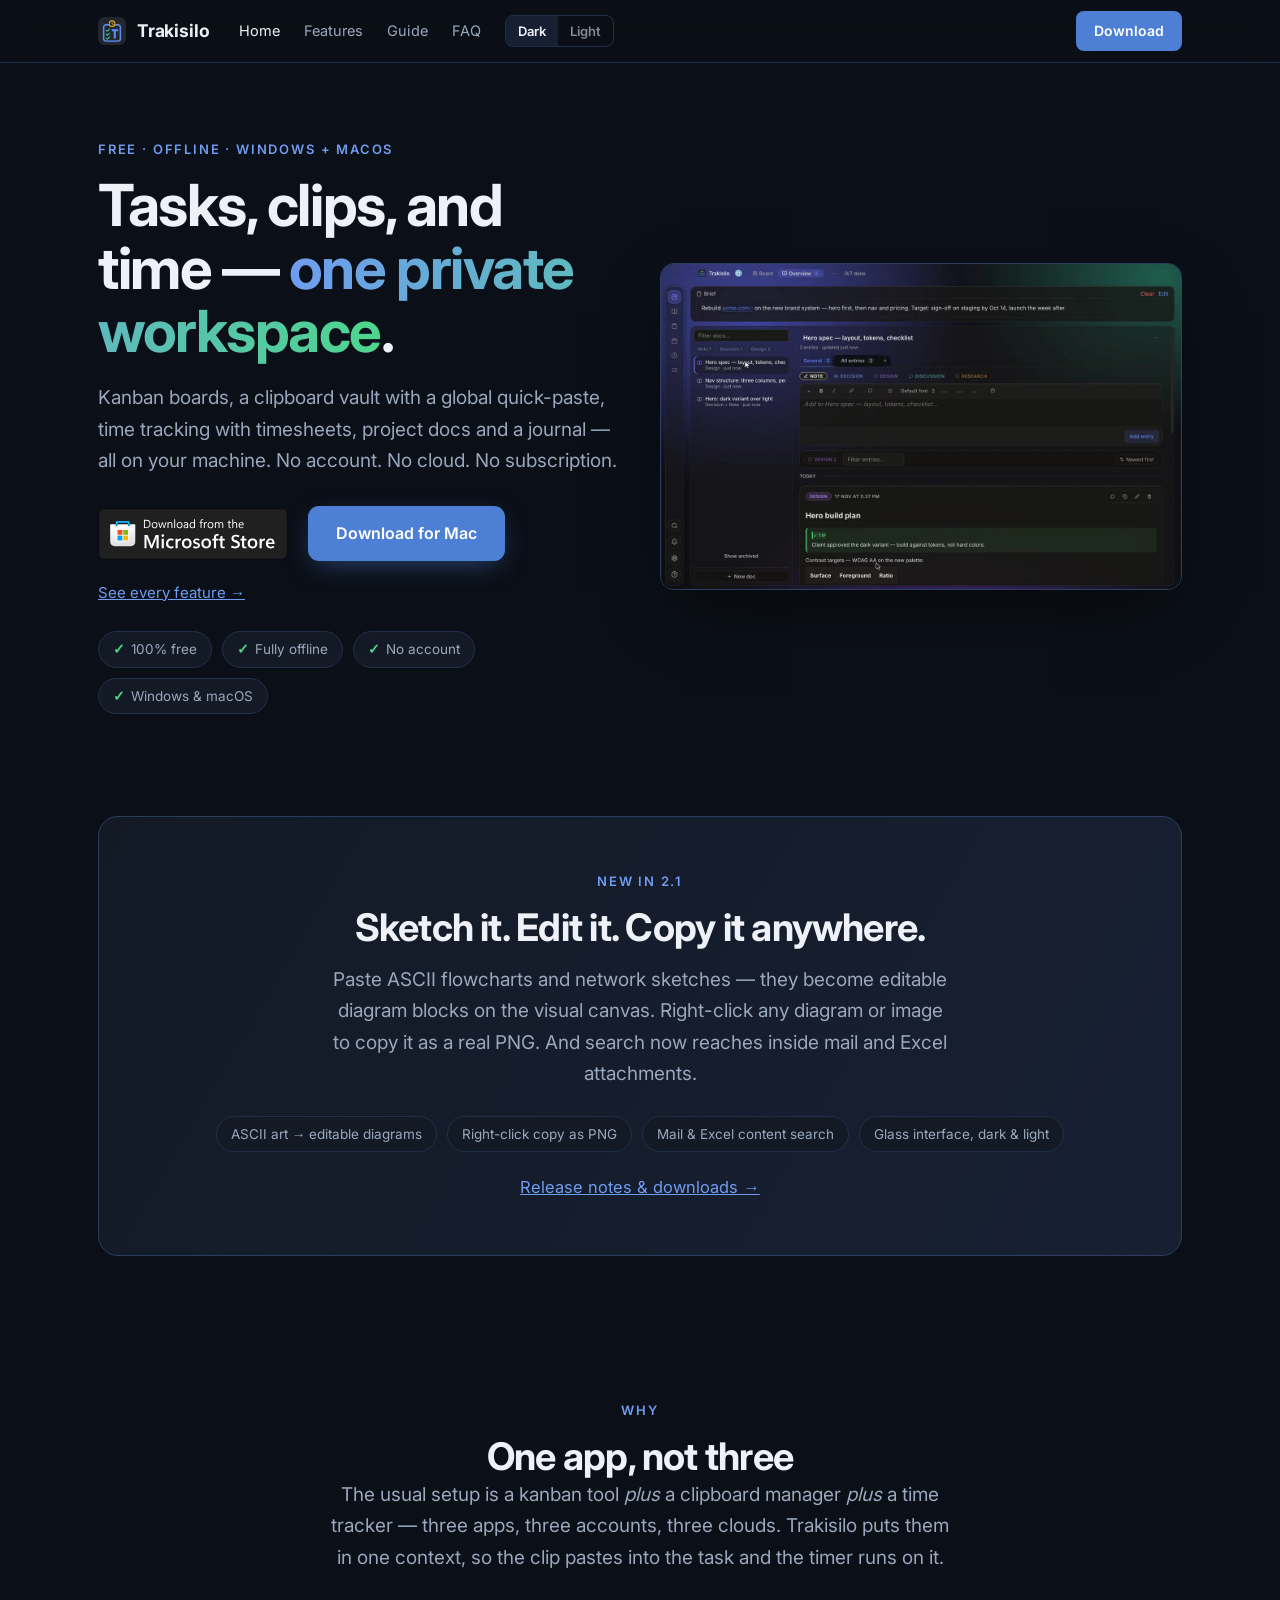
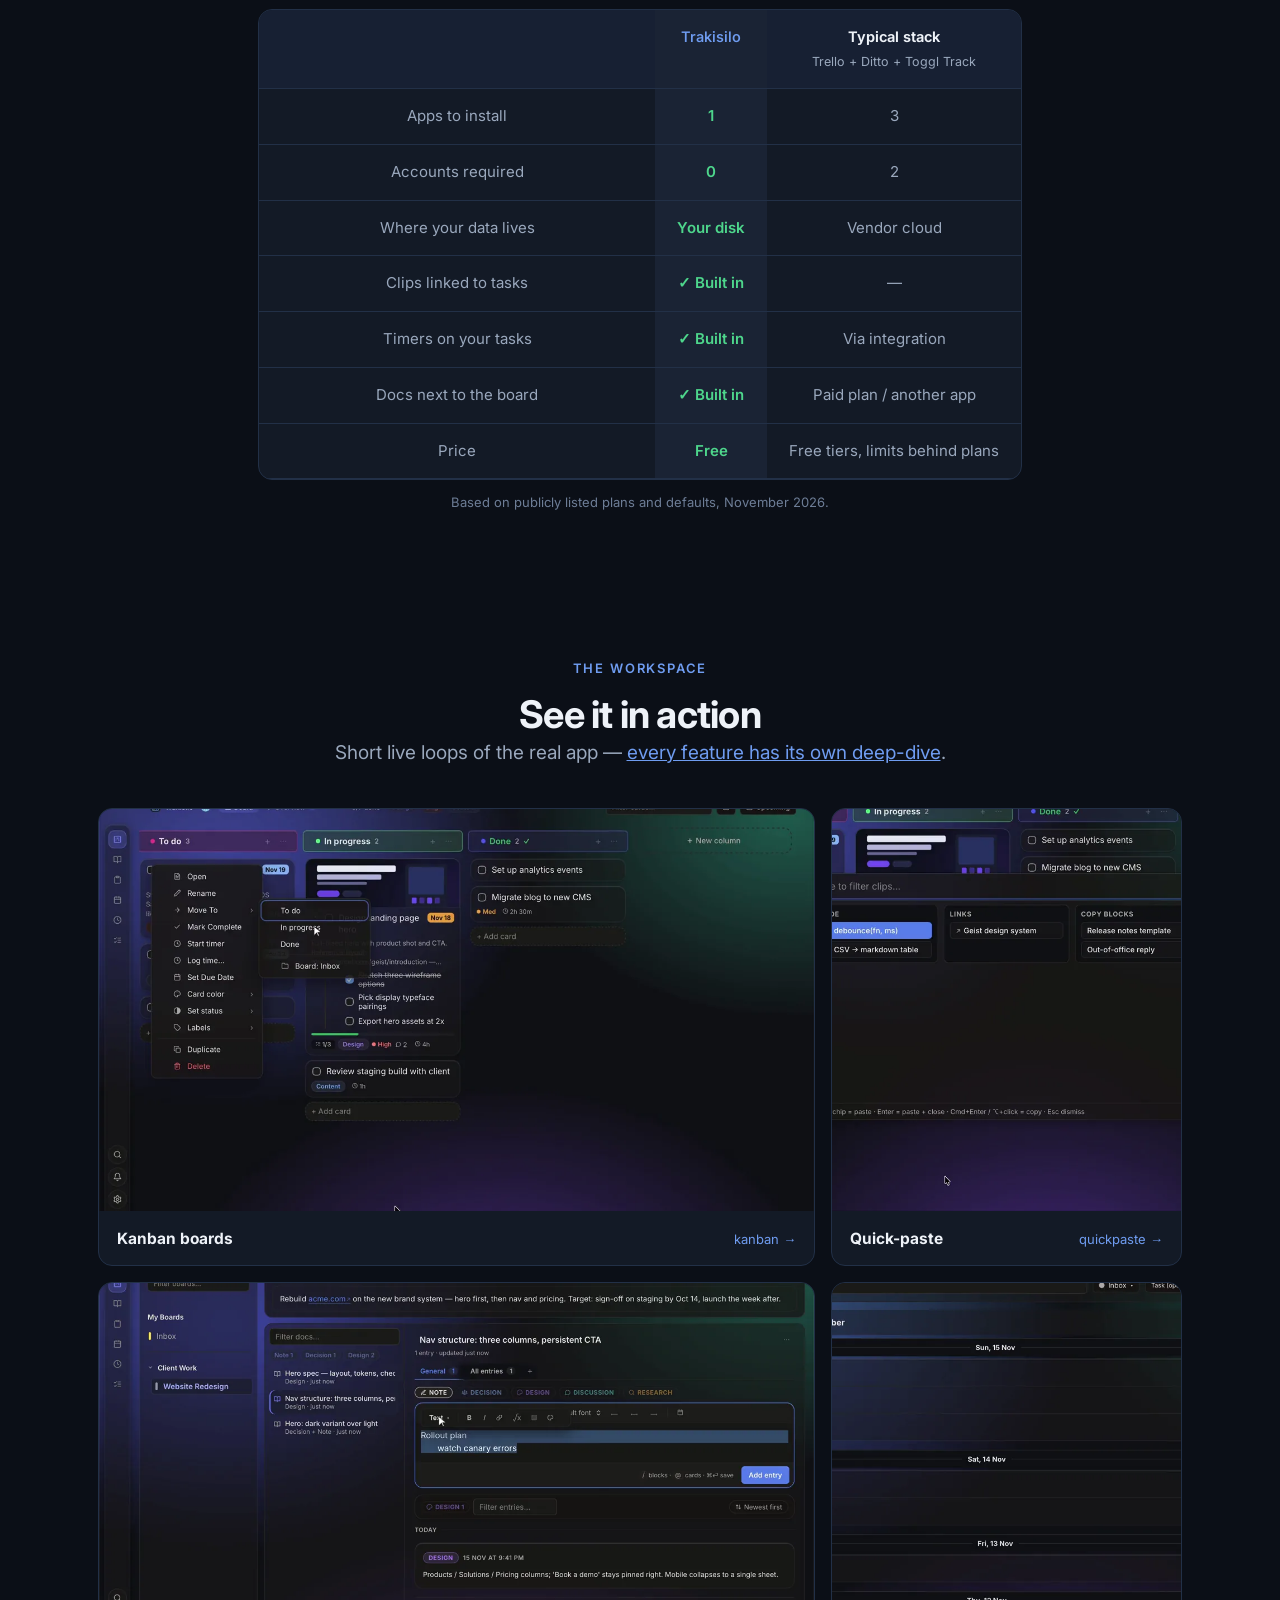
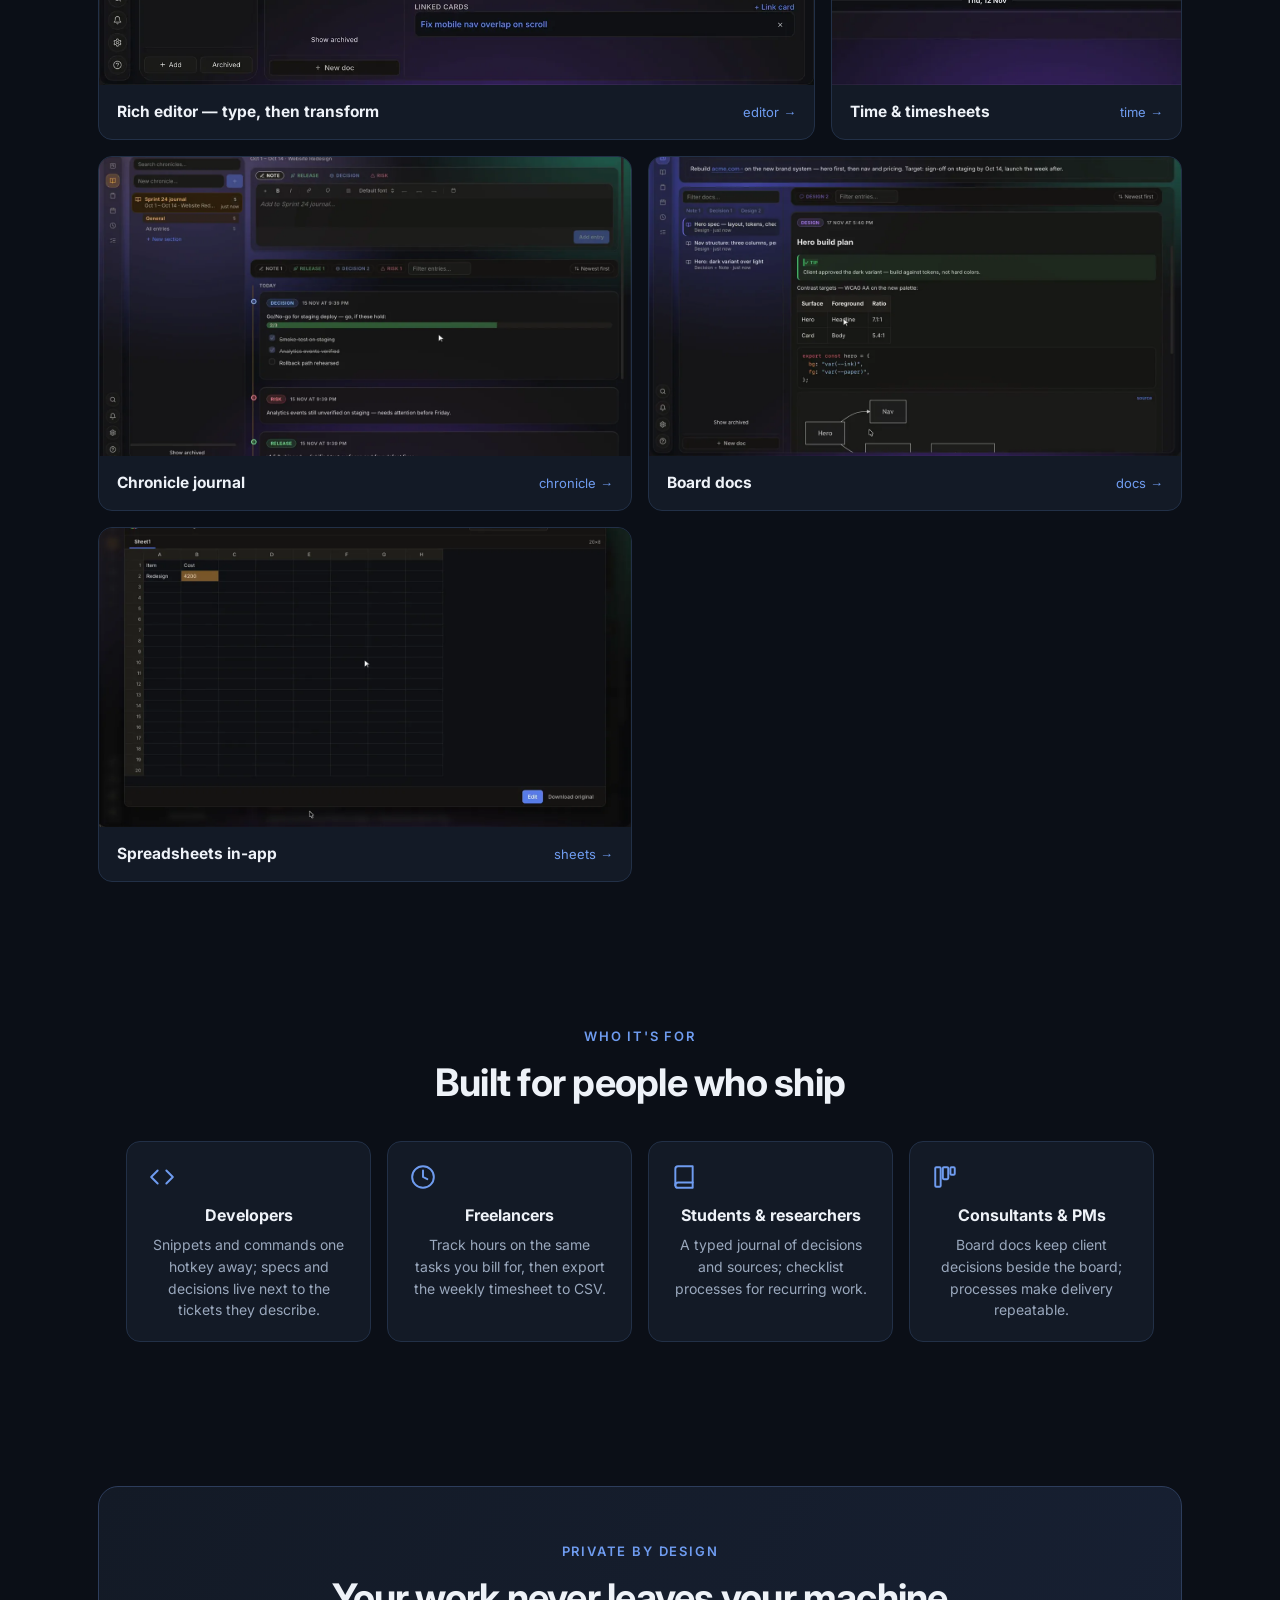
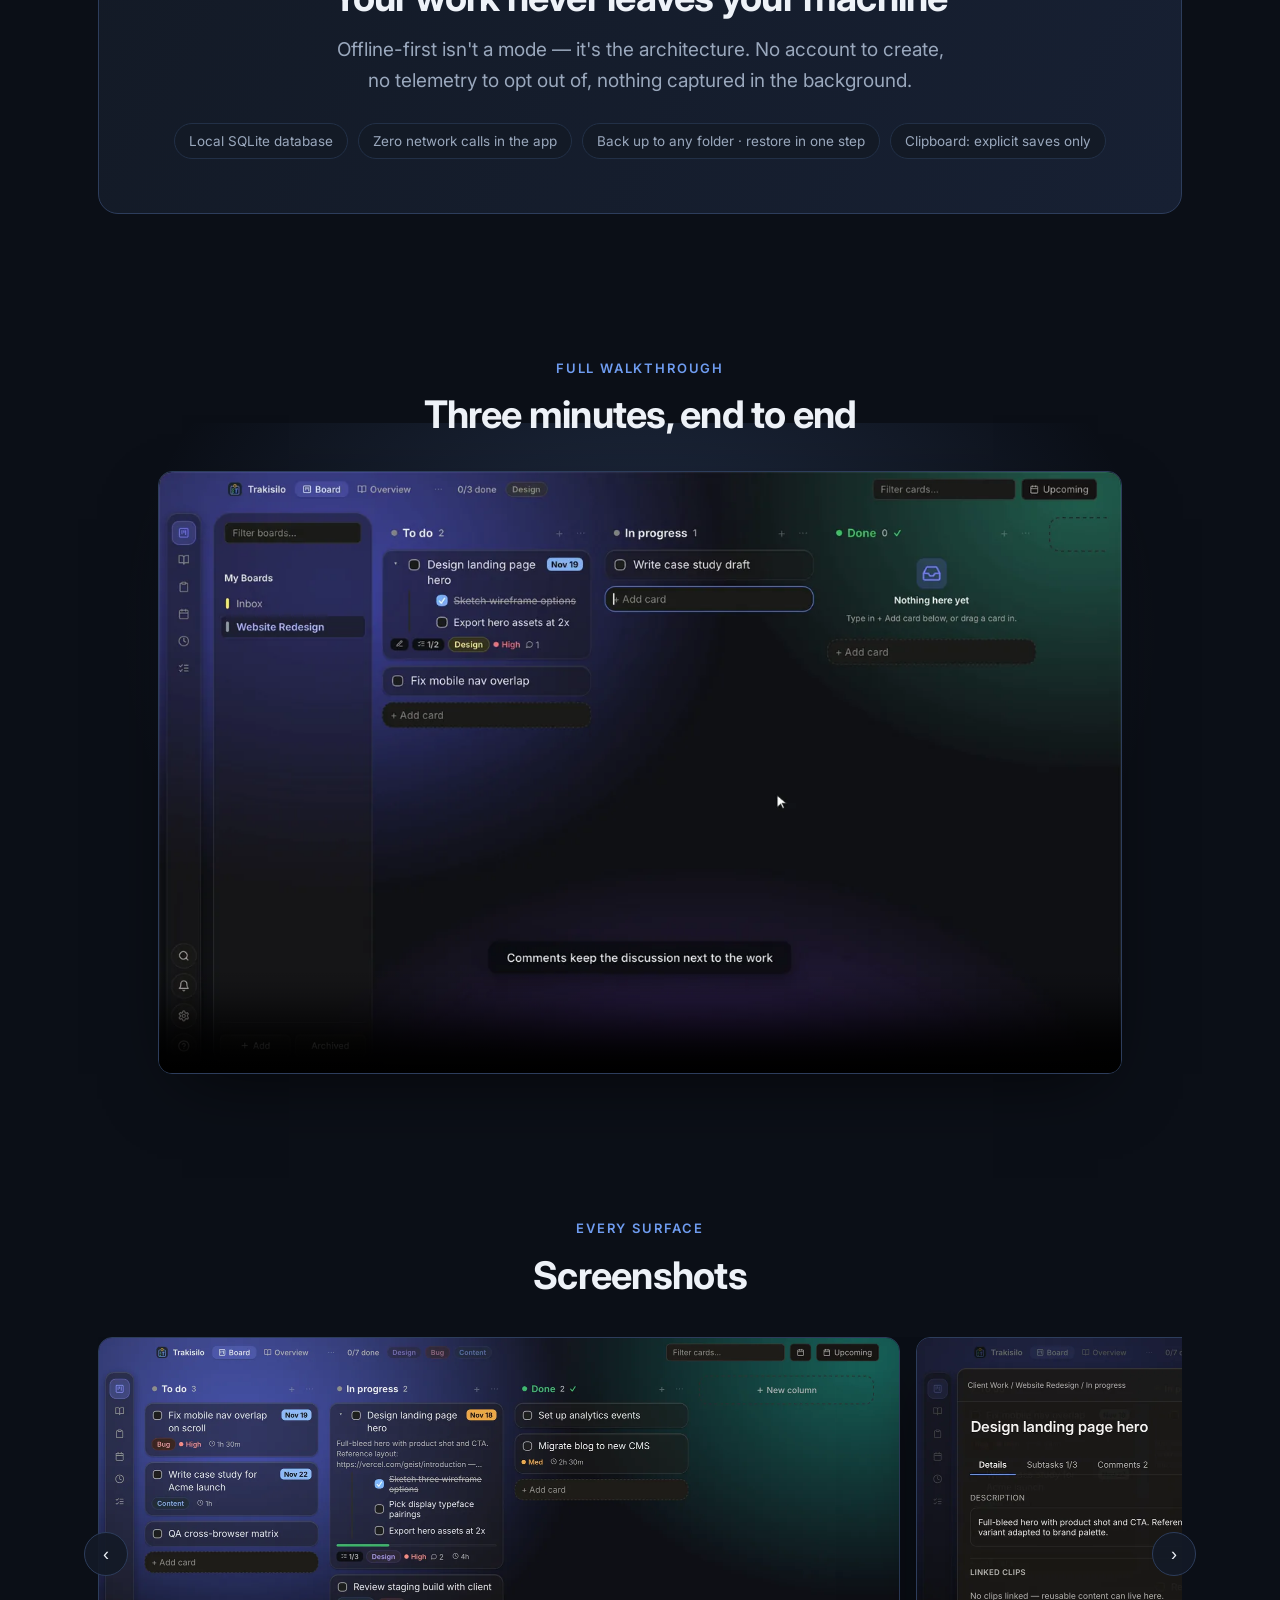
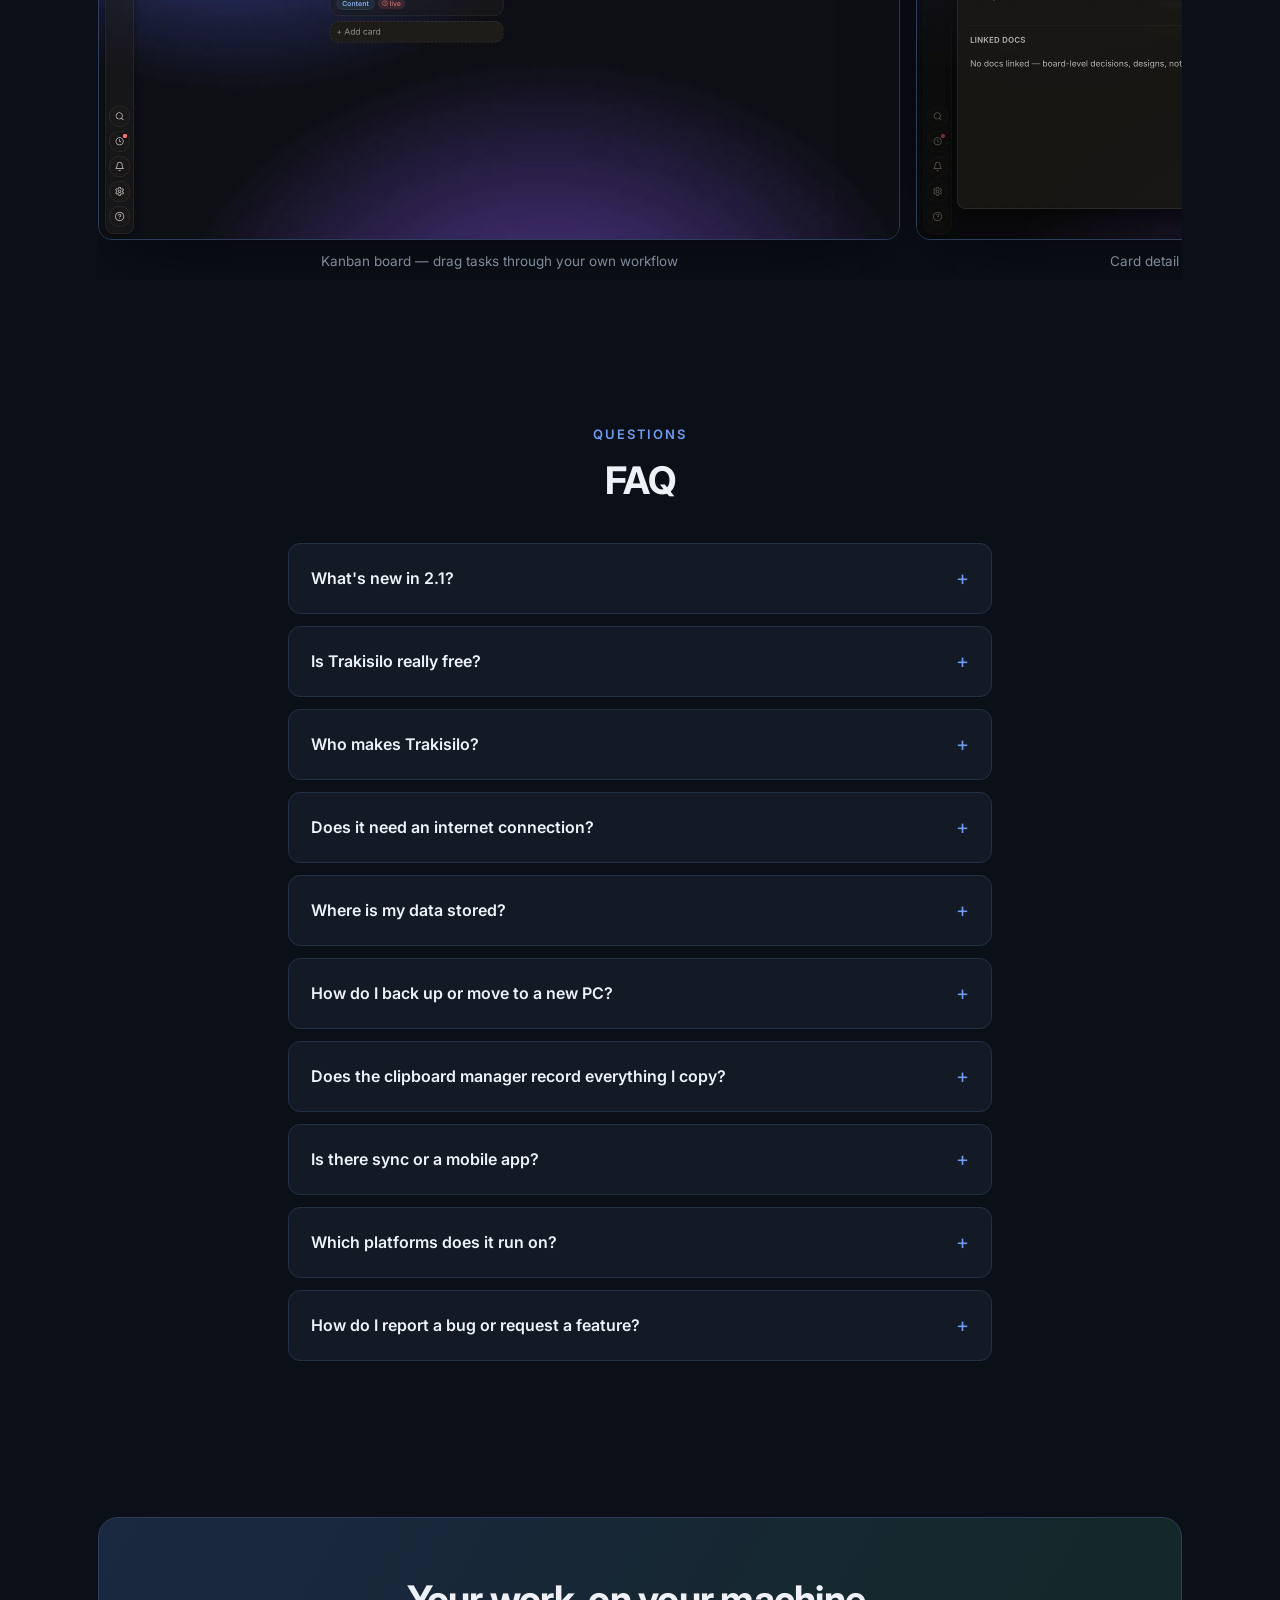
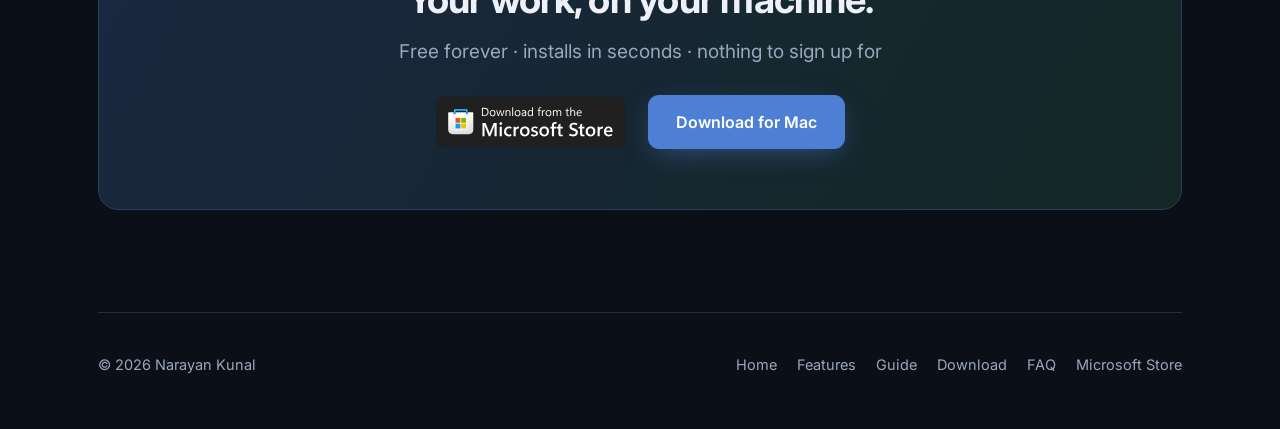
==== commit d12b40d8: "Add spreadsheet and mail feature loops, refresh feature coverage New f-sheet and f-mail loops record" ====
--- a/index.html
+++ b/index.html
@@ -184,6 +184,10 @@
       <video muted loop playsinline preload="none" width="1280" height="720" data-autoplay data-src="assets/v/bdoc.mp4" poster="assets/p/bdoc.webp" aria-label="Board docs loop" data-src-light="assets/v-light/bdoc.mp4" data-poster-light="assets/p-light/bdoc.webp"></video>
       <div class="cap"><b>Board docs</b><span class="go">docs →</span></div>
     </a>
+    <a class="tile s3" href="features.html#sheets">
+      <video muted loop playsinline preload="none" width="1280" height="720" data-autoplay data-src="assets/v/sheet.mp4" poster="assets/p/sheet.webp" aria-label="Spreadsheet loop" data-src-light="assets/v-light/sheet.mp4" data-poster-light="assets/p-light/sheet.webp"></video>
+      <div class="cap"><b>Spreadsheets in-app</b><span class="go">sheets →</span></div>
+    </a>
   </div>
 </section>
 
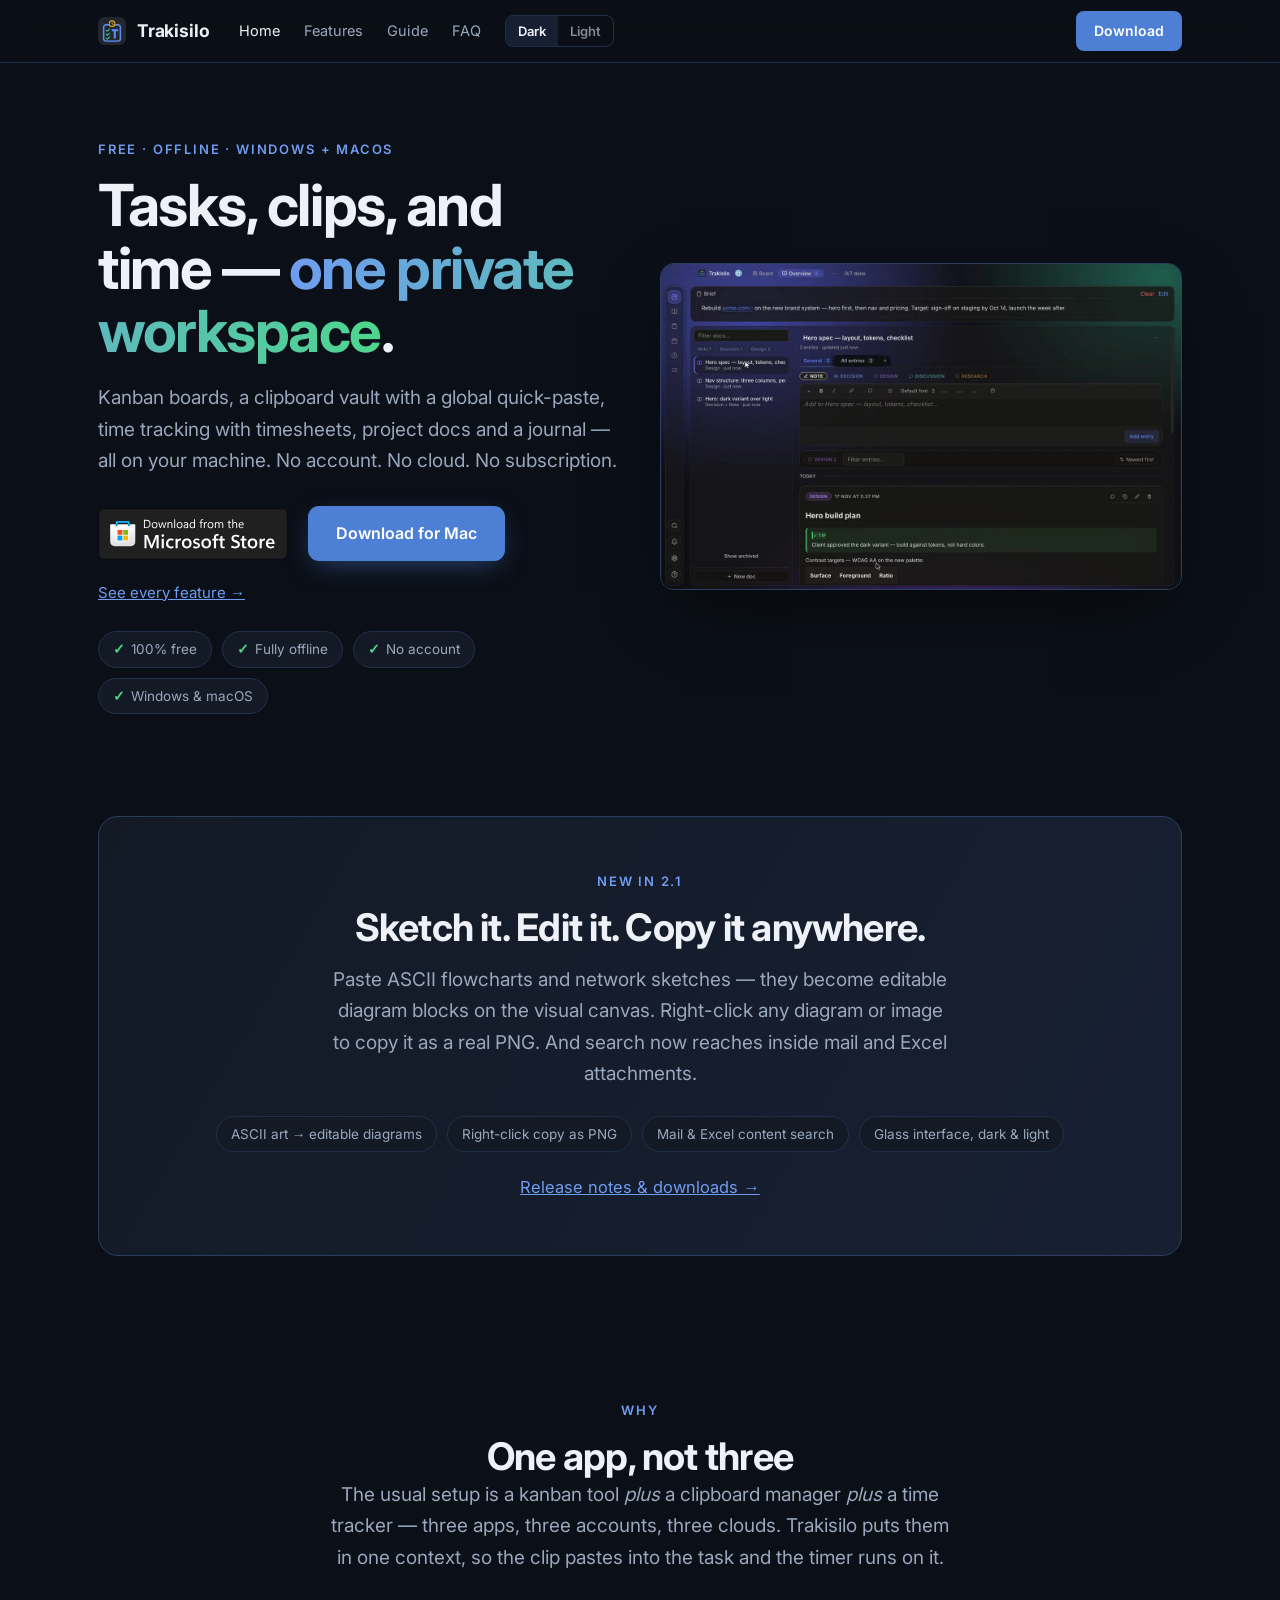
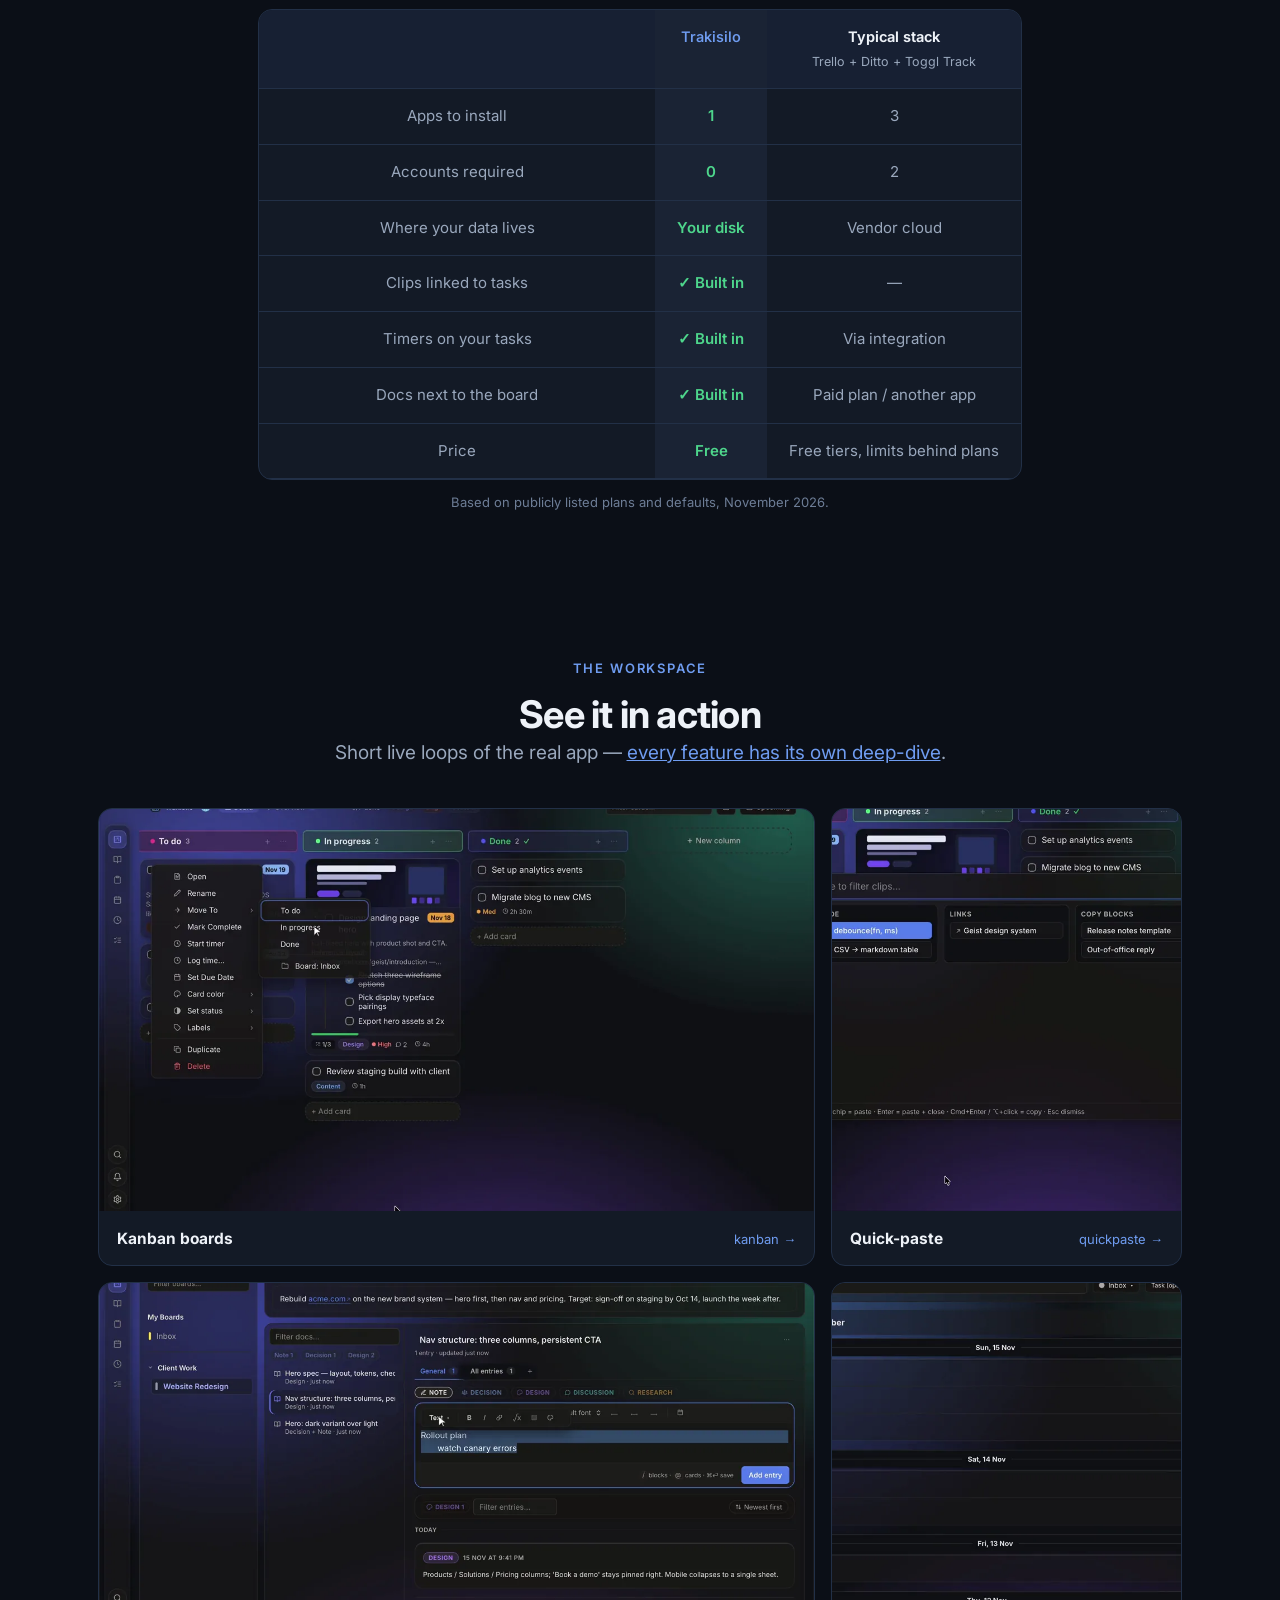
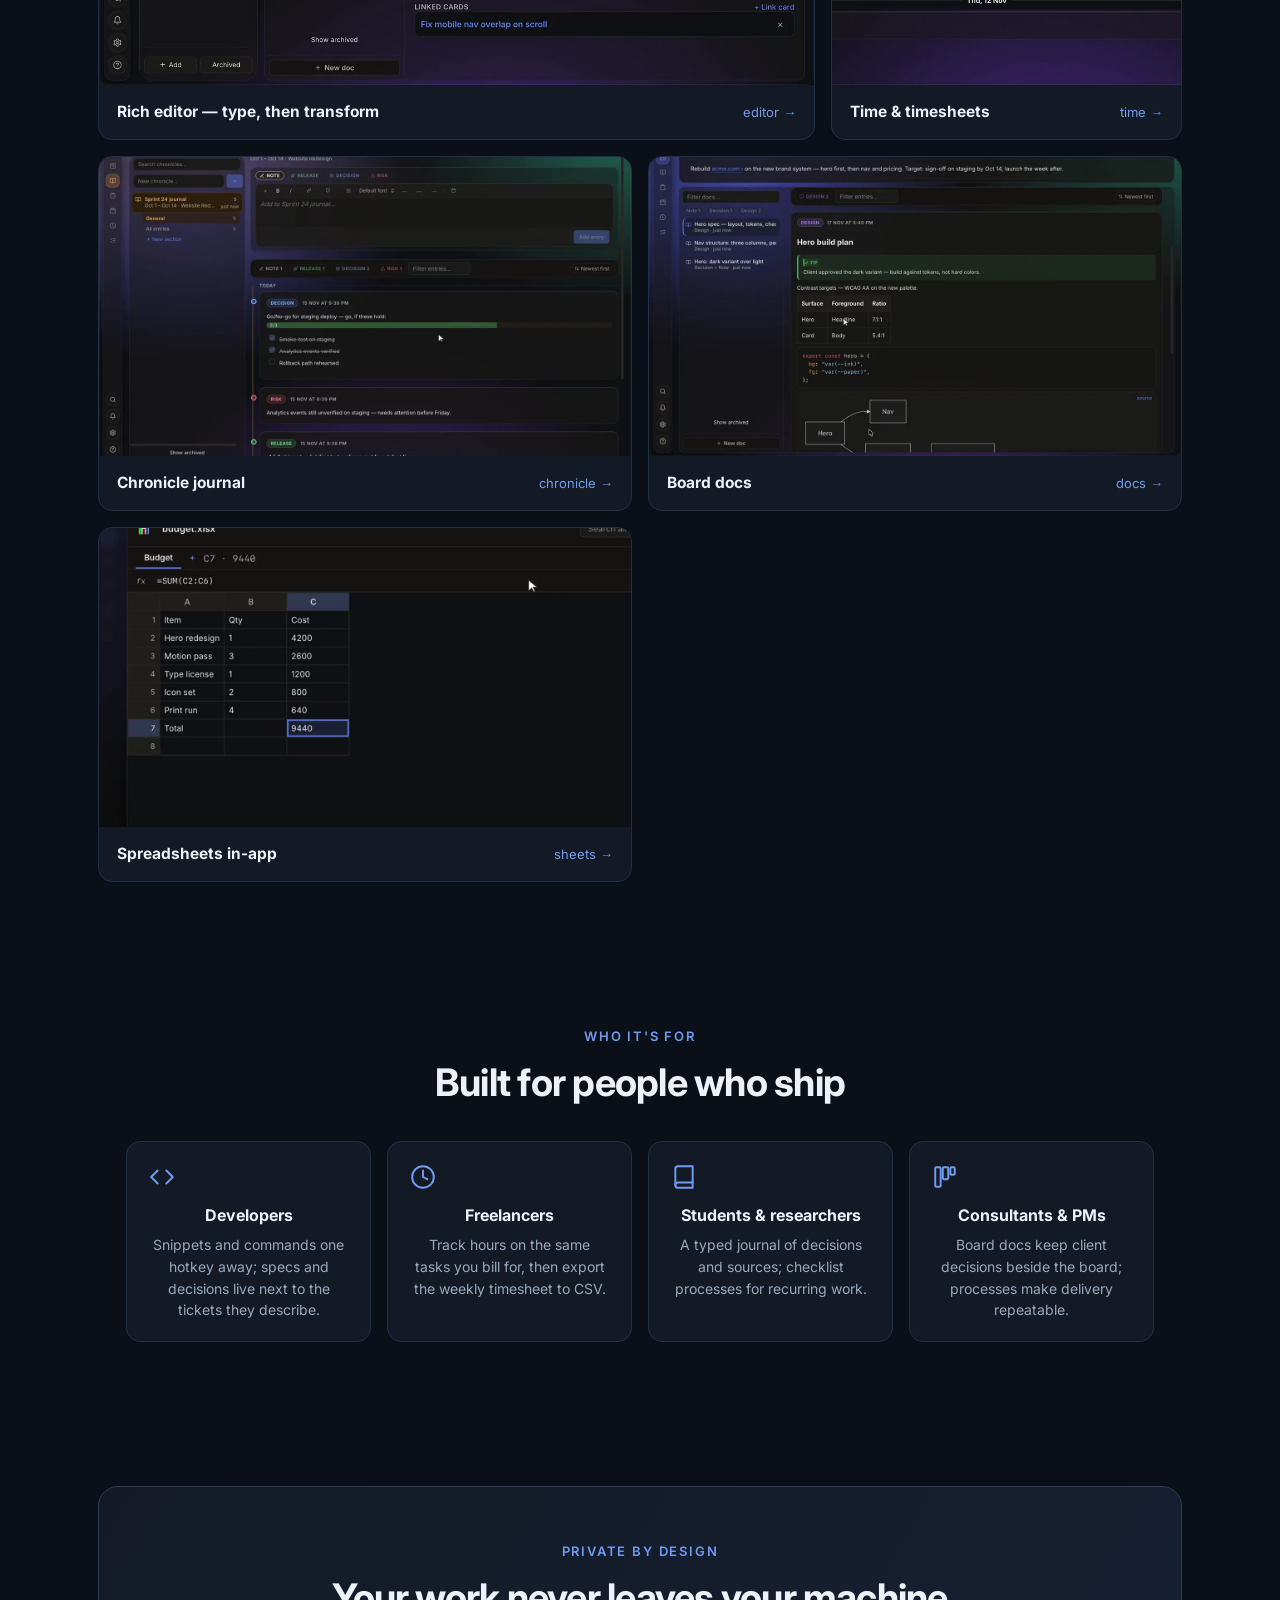
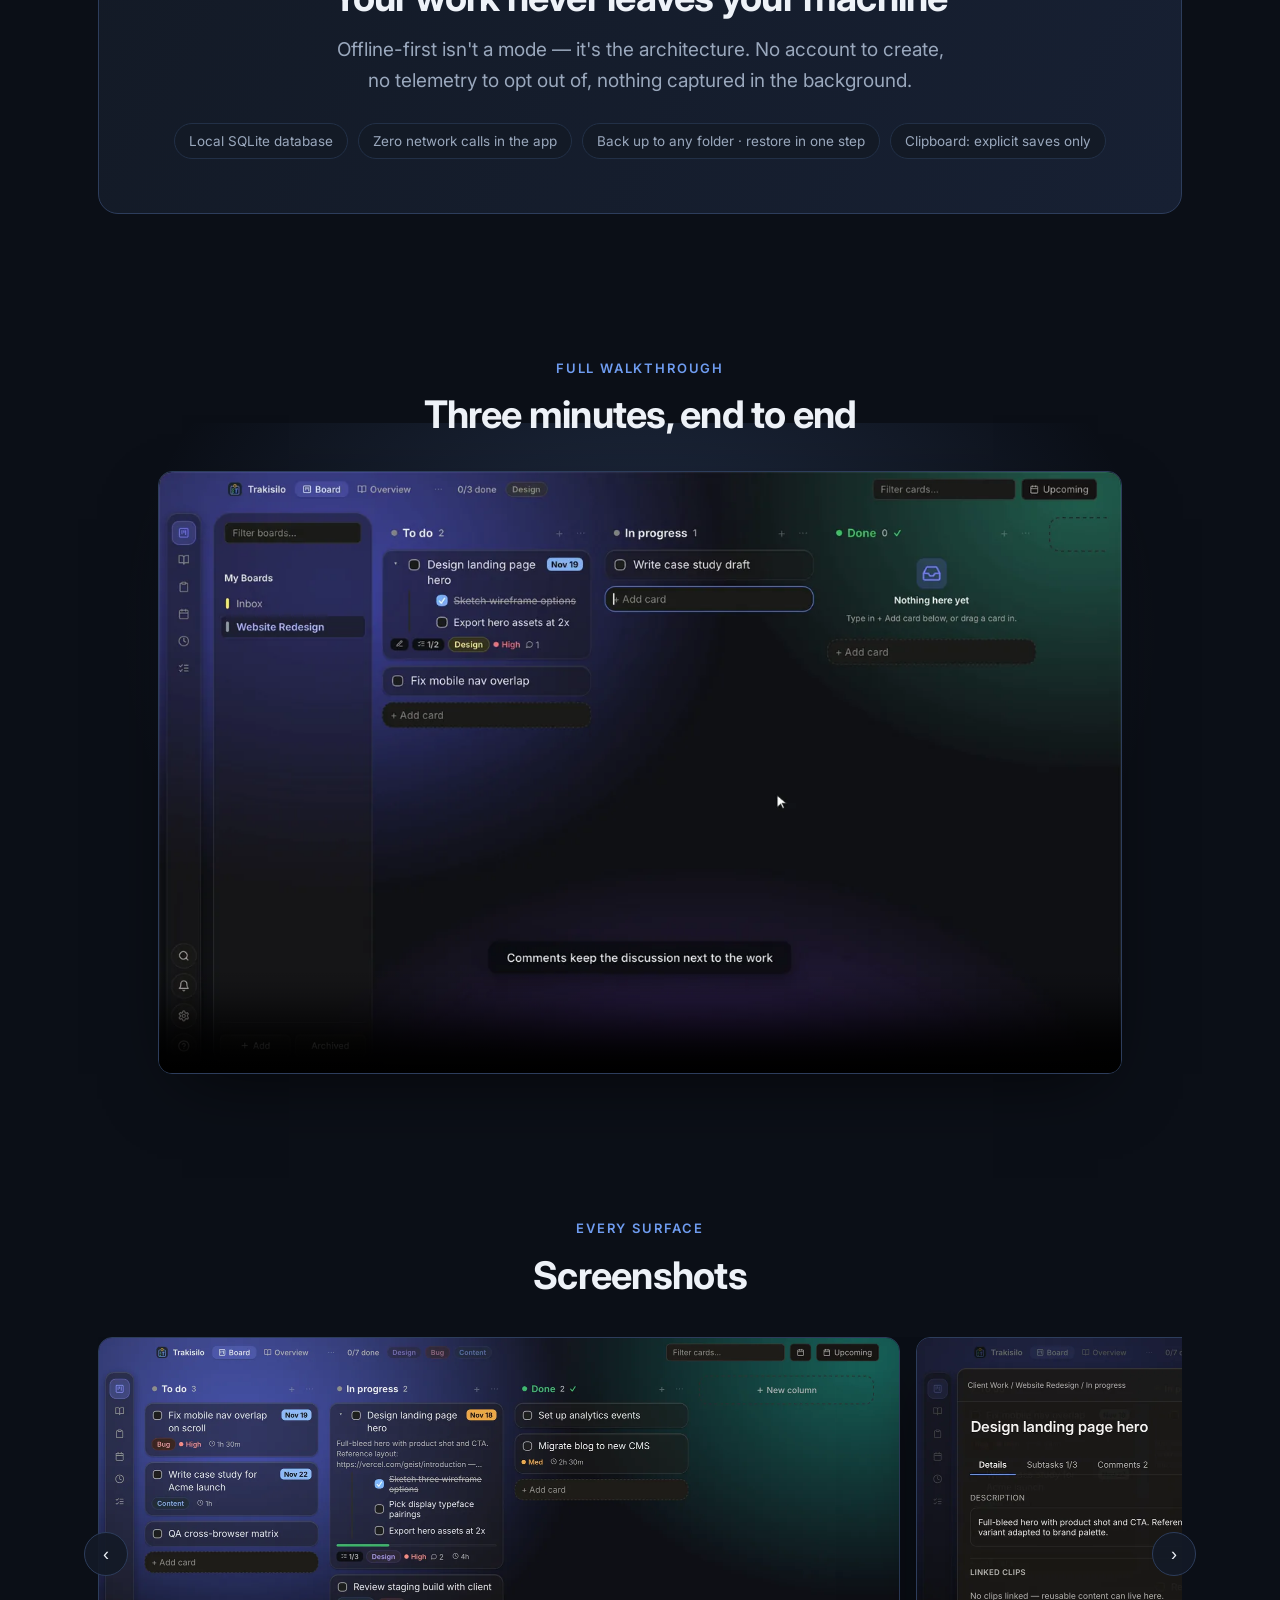
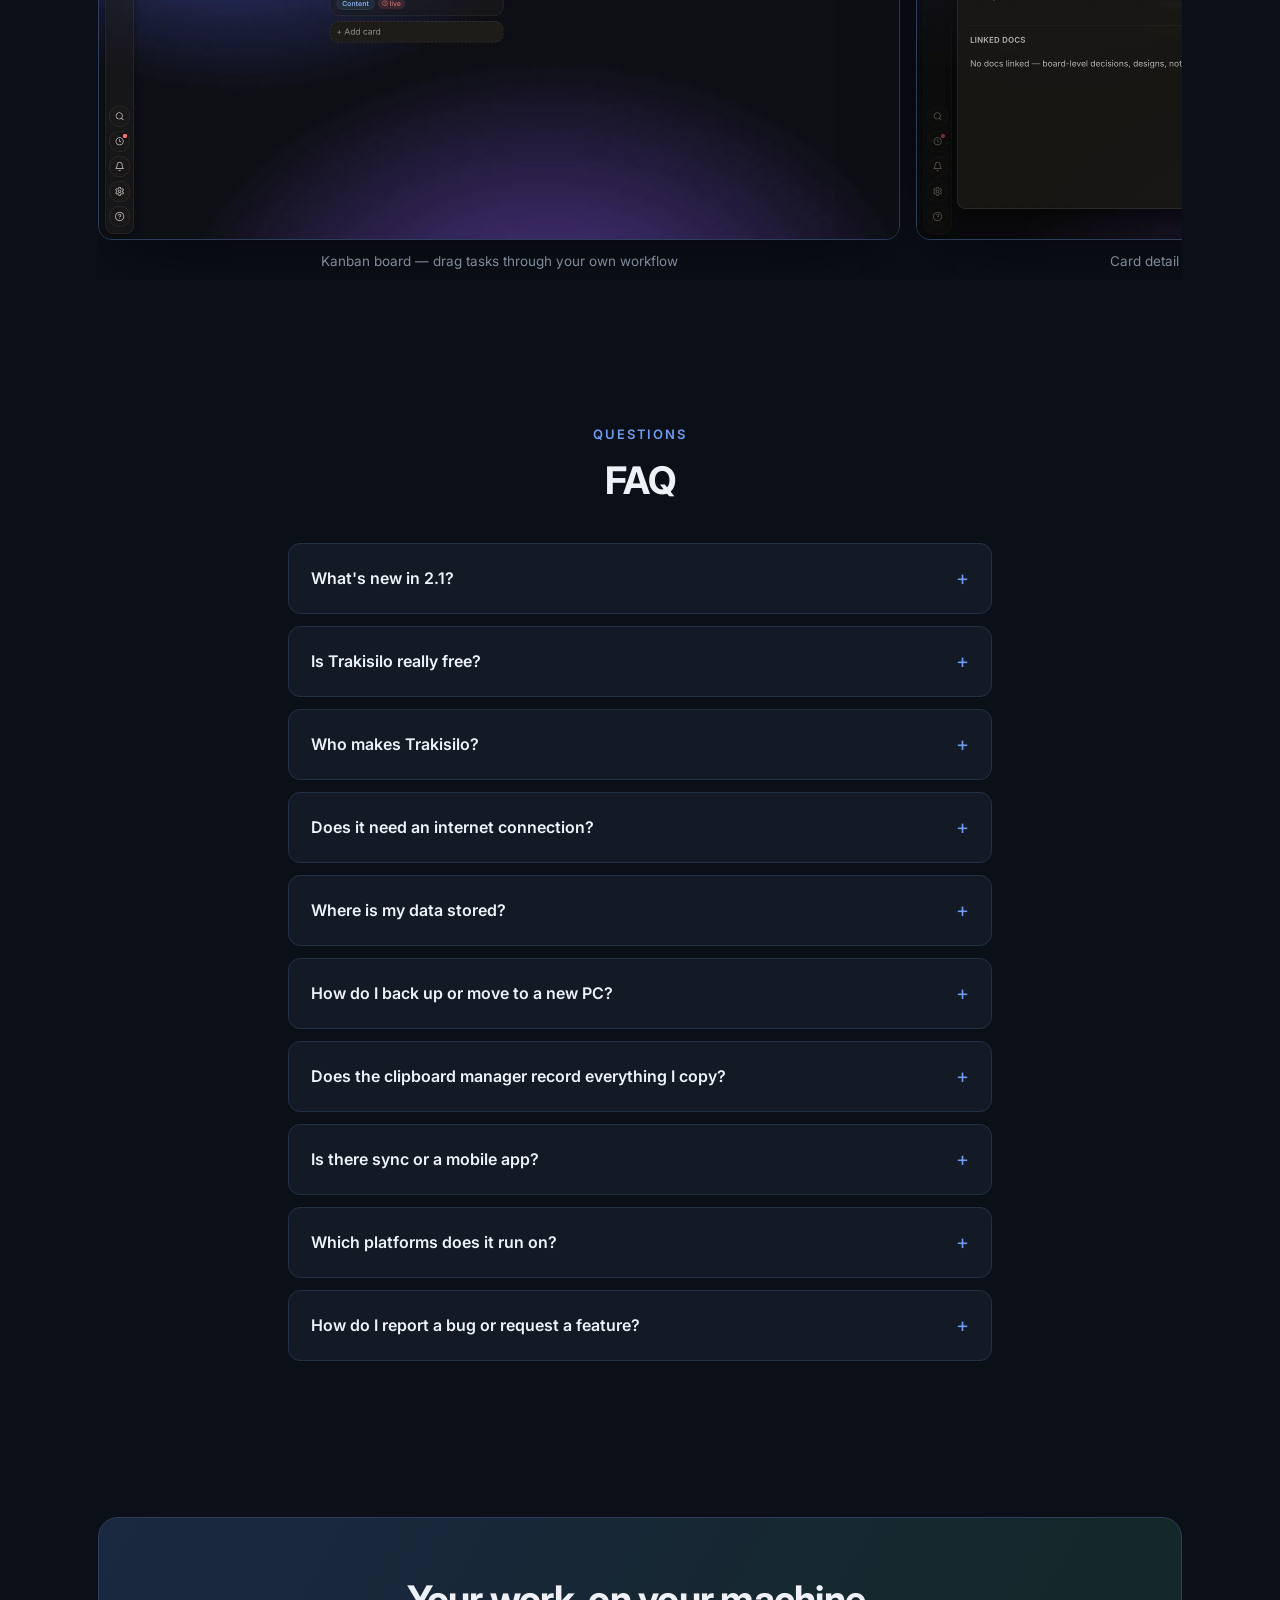
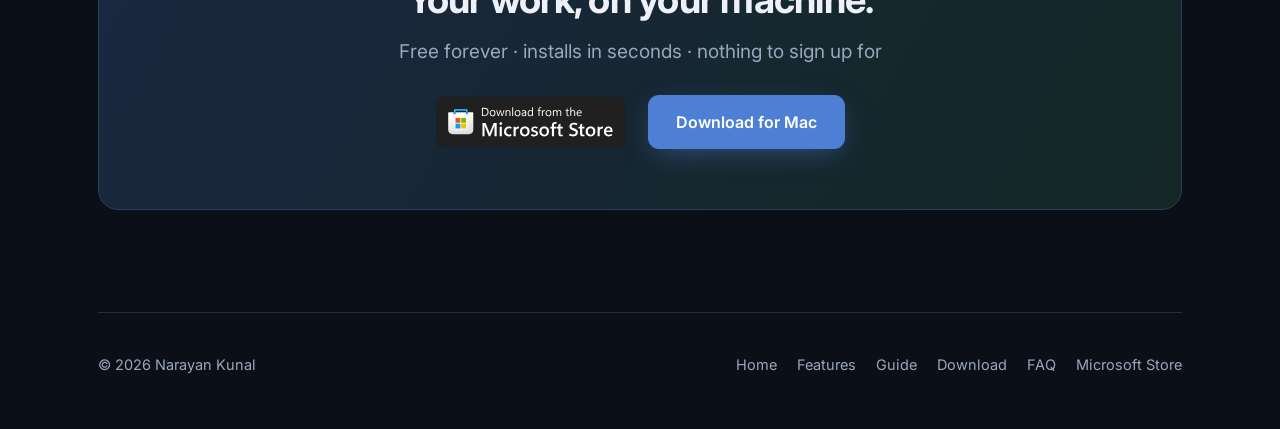
==== commit 5d0da37c: "Spreadsheet editor loops: formulas, formats, context menus - New f-sheets loop (dark + light) replac" ====
--- a/index.html
+++ b/index.html
@@ -185,7 +185,7 @@
       <div class="cap"><b>Board docs</b><span class="go">docs →</span></div>
     </a>
     <a class="tile s3" href="features.html#sheets">
-      <video muted loop playsinline preload="none" width="1280" height="720" data-autoplay data-src="assets/v/sheet.mp4" poster="assets/p/sheet.webp" aria-label="Spreadsheet loop" data-src-light="assets/v-light/sheet.mp4" data-poster-light="assets/p-light/sheet.webp"></video>
+      <video muted loop playsinline preload="none" width="1280" height="720" data-autoplay data-src="assets/v/sheets.mp4" poster="assets/p/sheets.webp" aria-label="Spreadsheet loop" data-src-light="assets/v-light/sheets.mp4" data-poster-light="assets/p-light/sheets.webp"></video>
       <div class="cap"><b>Spreadsheets in-app</b><span class="go">sheets →</span></div>
     </a>
   </div>
@@ -256,7 +256,7 @@
     <h2>FAQ</h2>
   </div>
   <div class="wrap faq" style="max-width:760px">
-    <details><summary>What's new in 2.1?</summary><p>Paste ASCII flowcharts and network sketches and they become editable diagram blocks; right-click copies any diagram or image as a PNG; search reaches inside mail and Excel attachments — on top of the 2.0 glass redesign.</p></details>
+    <details><summary>What's new in 2.1?</summary><p>Paste ASCII flowcharts and network sketches and they become editable diagram blocks; right-click copies any diagram or image as a PNG; search reaches inside mail and Excel attachments and now matches exact phrases; typed dates become clickable date chips; worksheet tabs rename with a double-click — on top of the 2.0 glass redesign.</p></details>
     <details><summary>Is Trakisilo really free?</summary><p>Yes. All features, no subscription, no account, no trial period — and no paid tier waiting behind any of them.</p></details>
     <details><summary>Who makes Trakisilo?</summary><p>One independent developer — no company, no investors, no data to monetize. Free and offline isn't a growth trick: the app simply has nothing to sell but itself. Feedback goes straight to the person who builds it.</p></details>
     <details><summary>Does it need an internet connection?</summary><p>No. Trakisilo is fully offline — every feature works without a connection, and the app makes no network calls.</p></details>
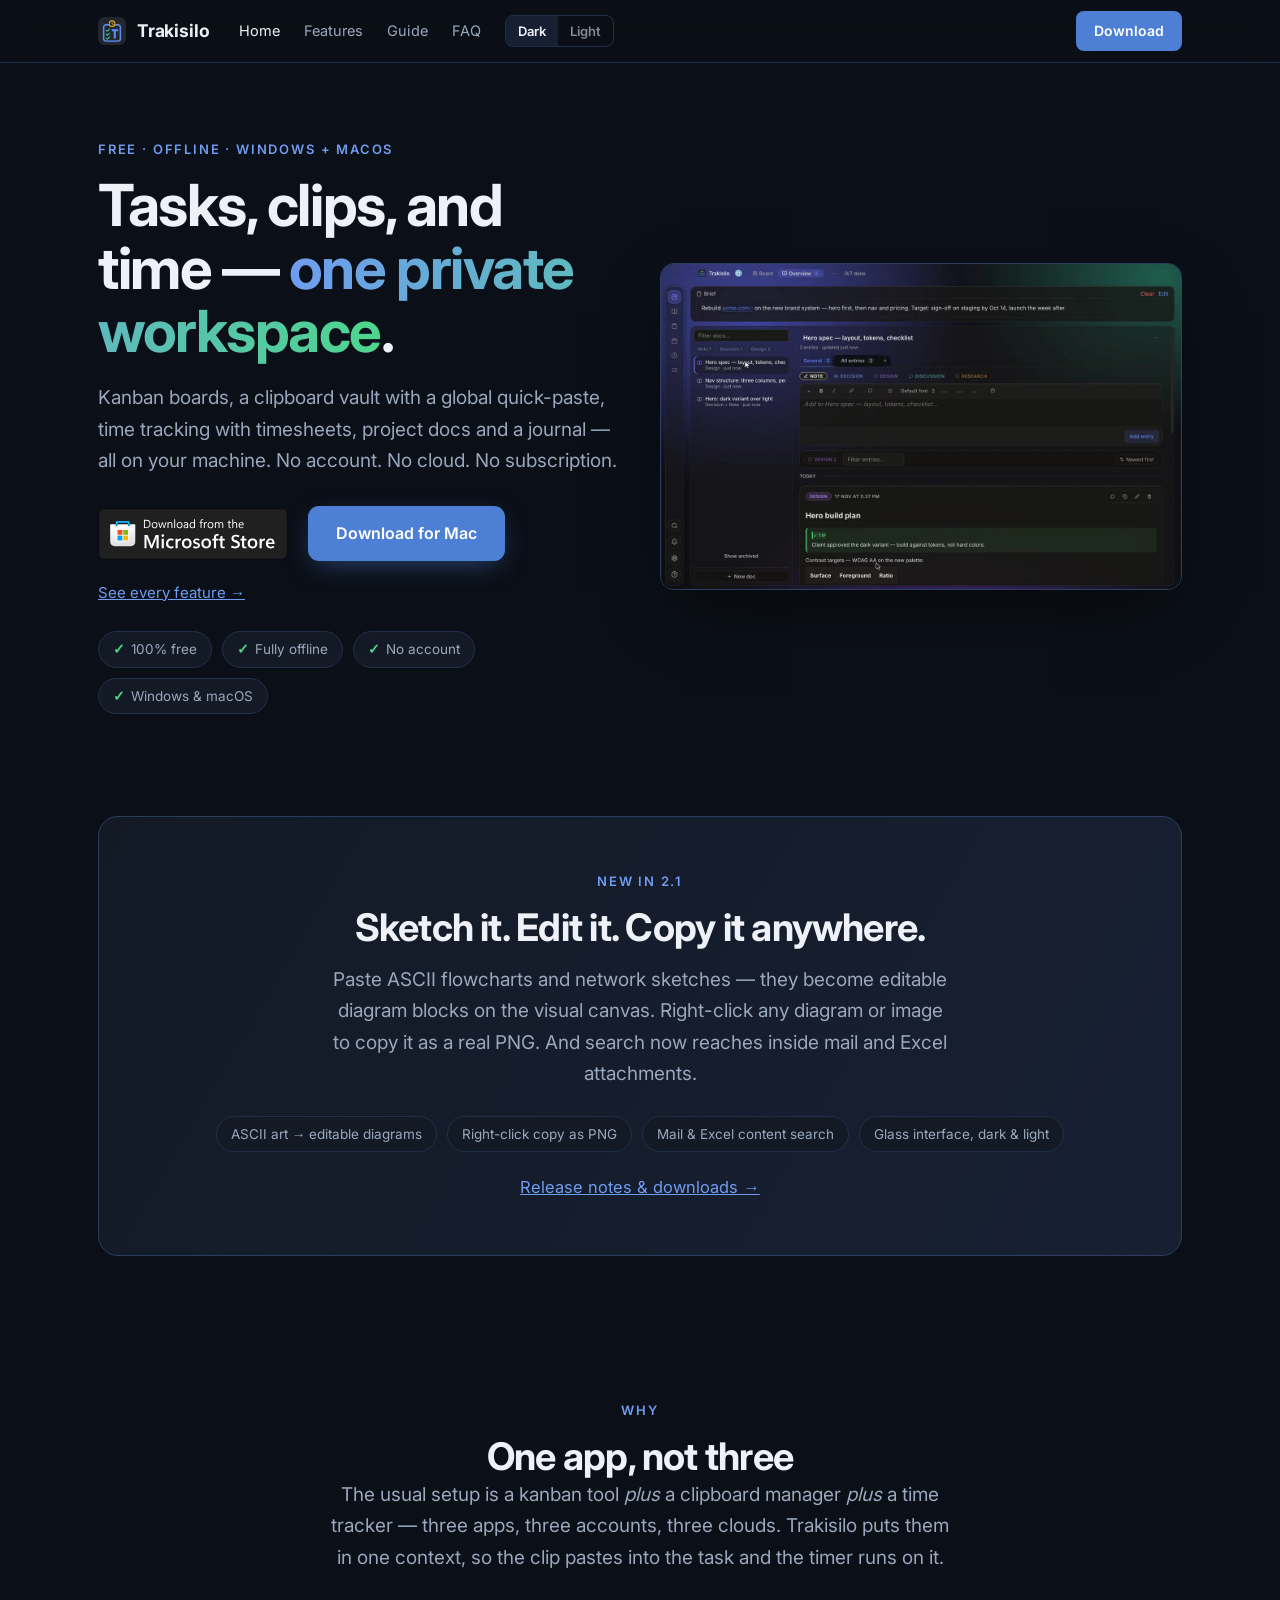
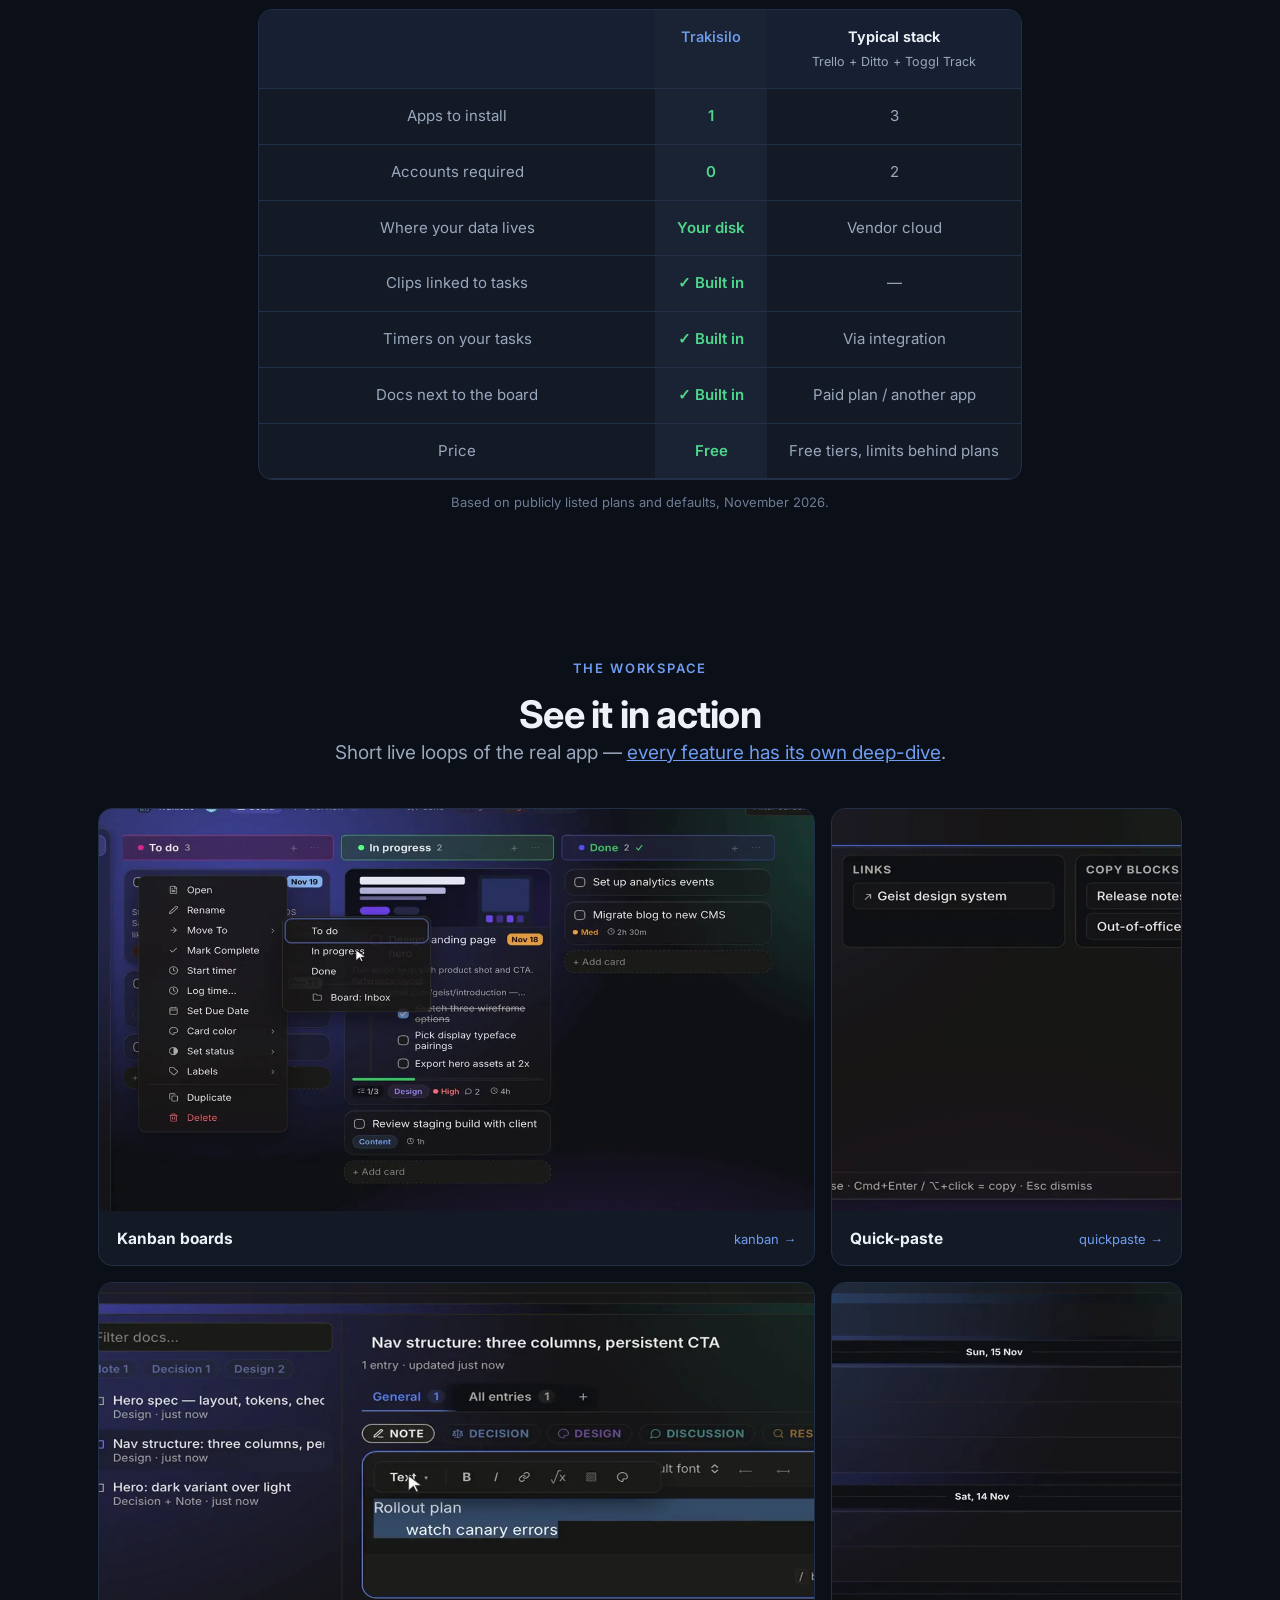
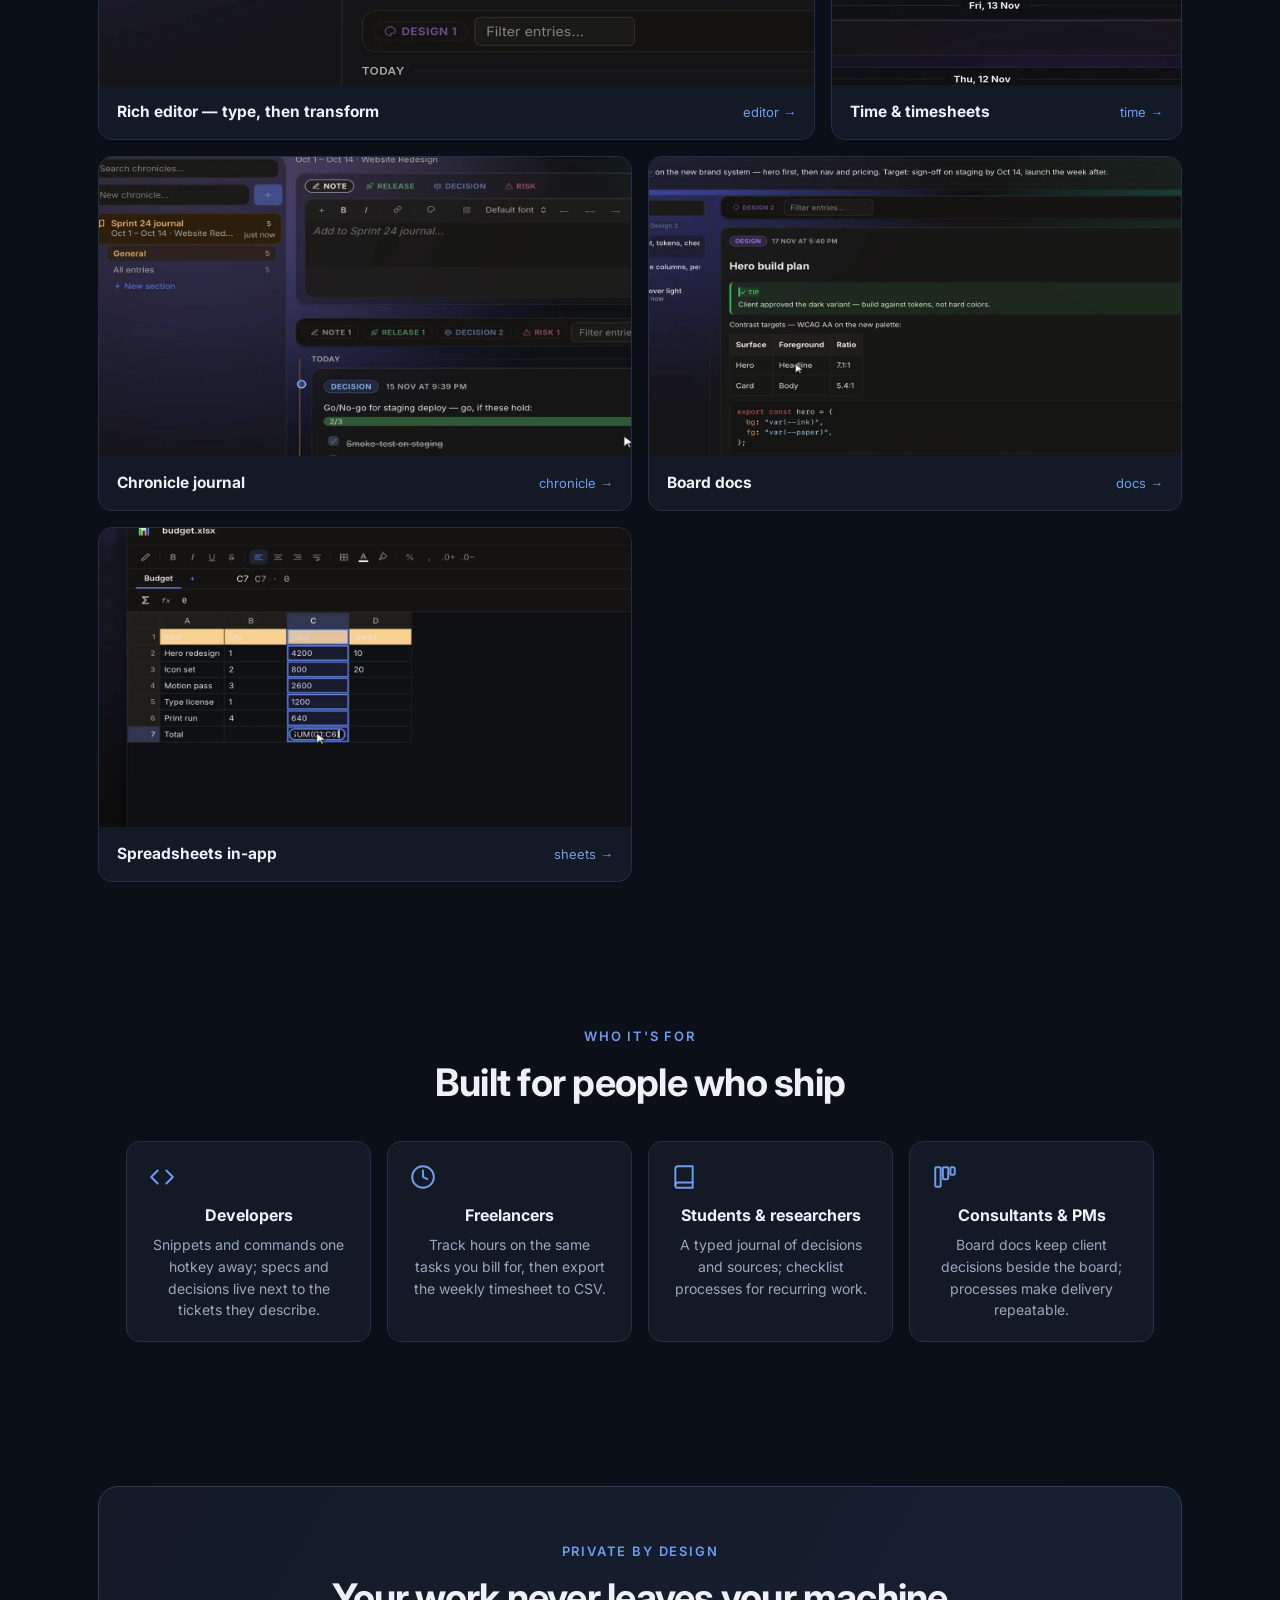
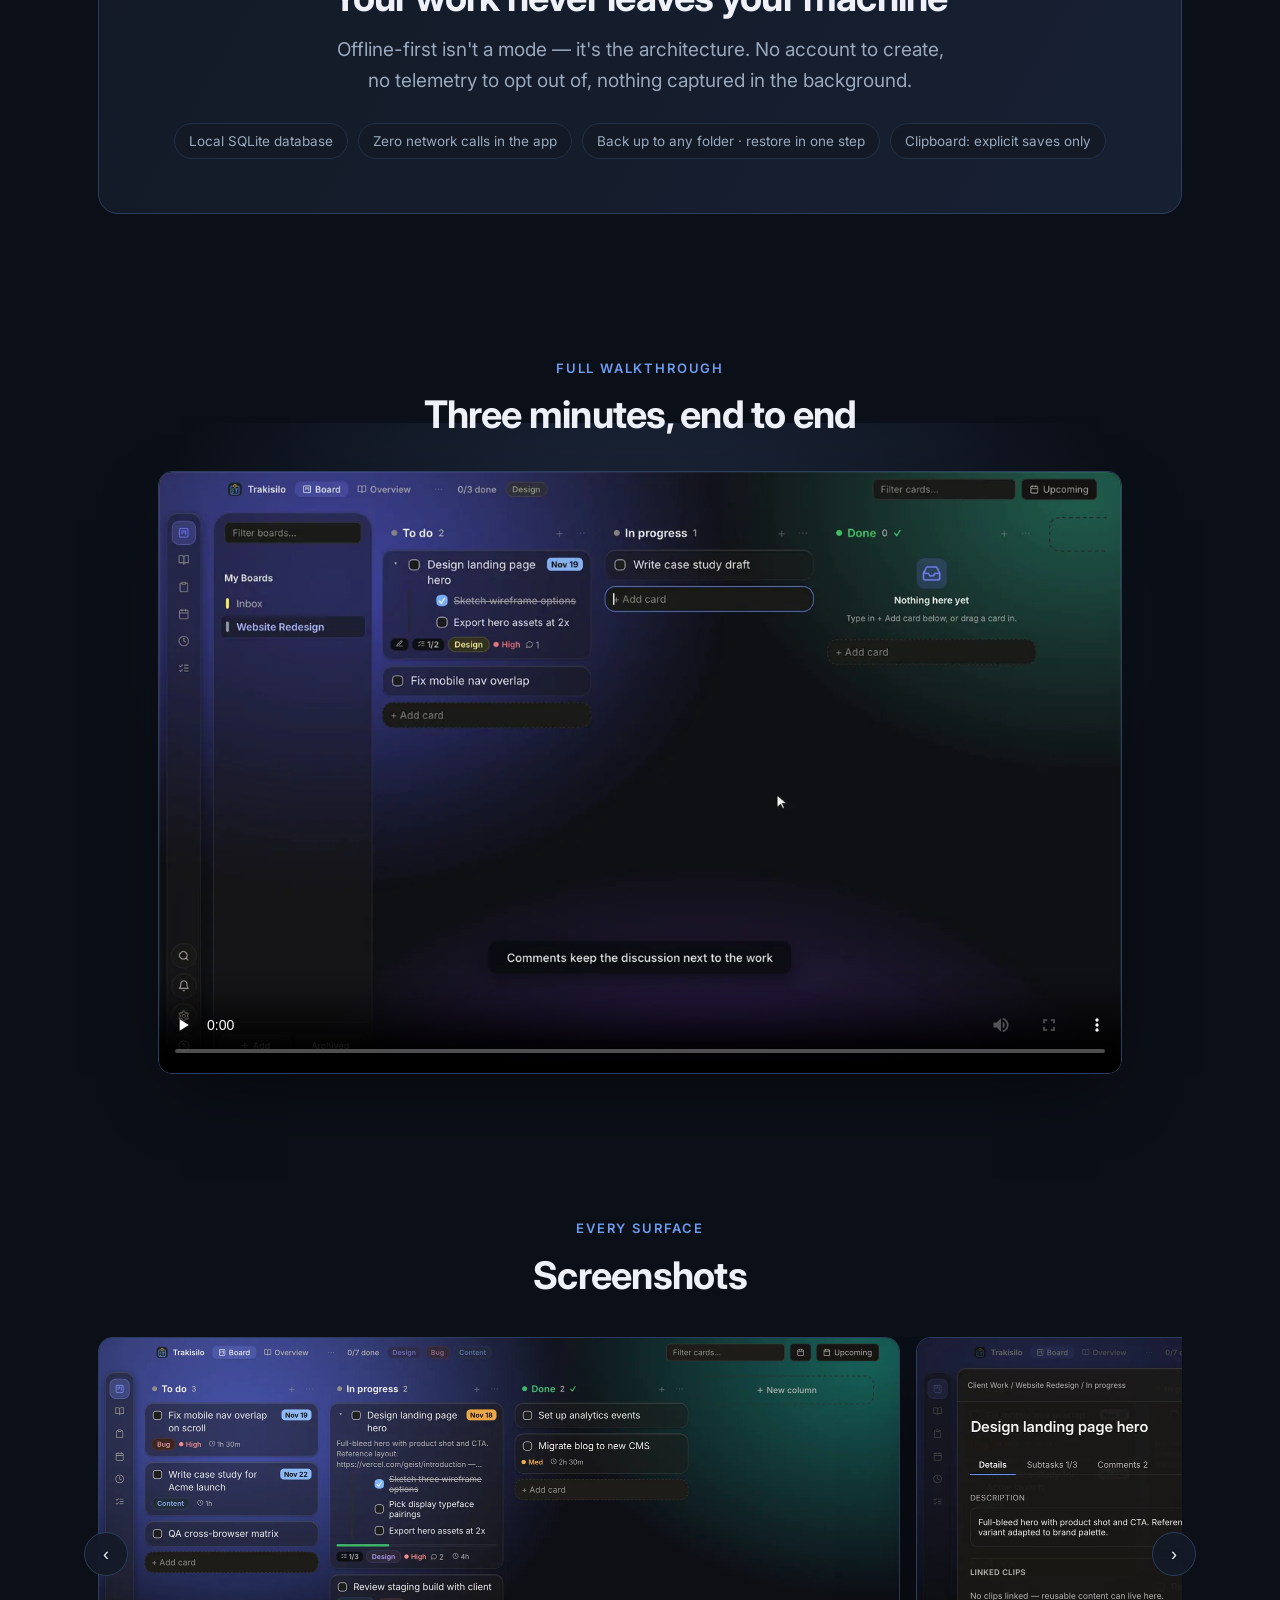
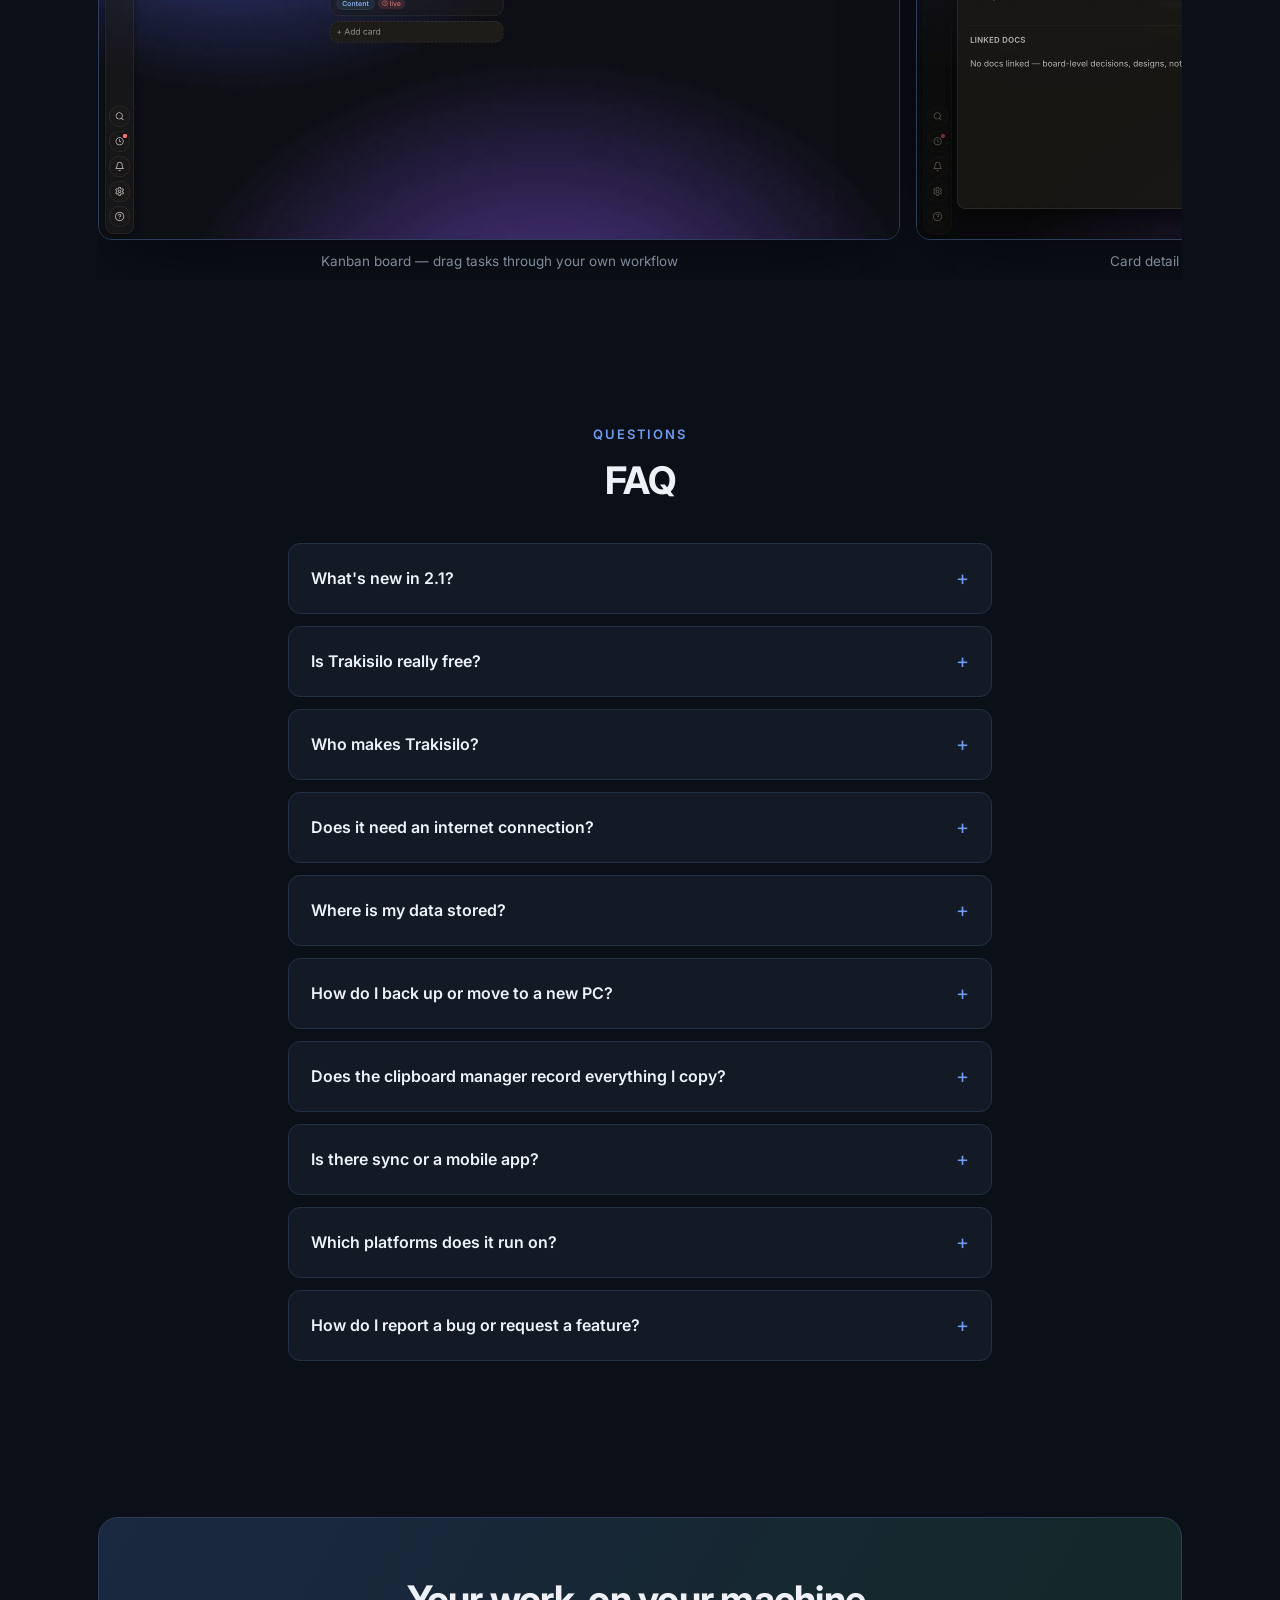
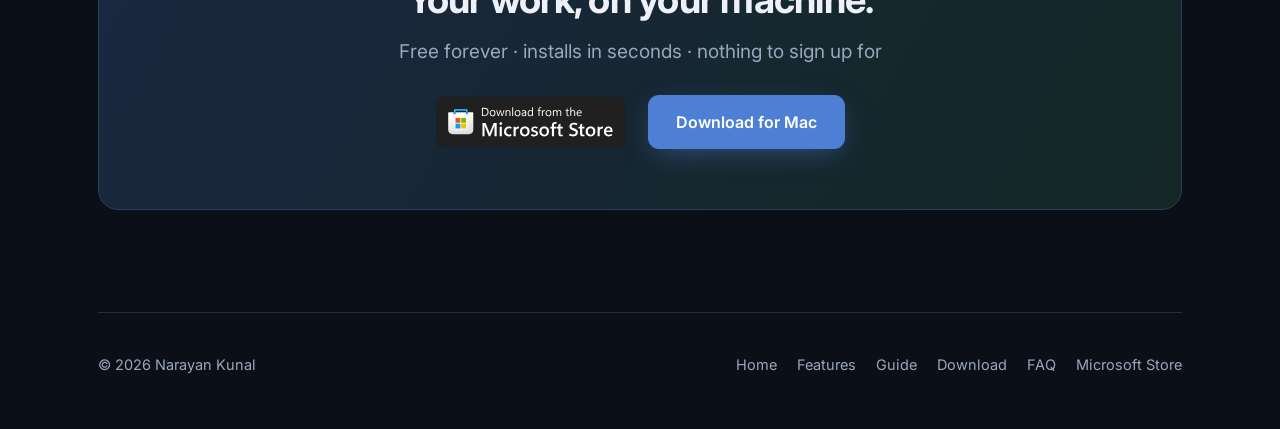
==== commit 0760ebe4: "Spreadsheet feature loop + copy for the full editor upgrade New f-sheets loop (dark+light) walks the" ====
--- a/index.html
+++ b/index.html
@@ -256,7 +256,7 @@
     <h2>FAQ</h2>
   </div>
   <div class="wrap faq" style="max-width:760px">
-    <details><summary>What's new in 2.1?</summary><p>Paste ASCII flowcharts and network sketches and they become editable diagram blocks; right-click copies any diagram or image as a PNG; search reaches inside mail and Excel attachments and now matches exact phrases; typed dates become clickable date chips; worksheet tabs rename with a double-click — on top of the 2.0 glass redesign.</p></details>
+    <details><summary>What's new in 2.1?</summary><p>Paste ASCII flowcharts and network sketches and they become editable diagram blocks; right-click copies any diagram or image as a PNG; search reaches inside mail and Excel attachments and now matches exact phrases; typed dates become clickable date chips; worksheet tabs rename with a double-click — on top of the 2.0 glass redesign. And spreadsheets became a real editor: style bar, fill handle, AutoSum, 60+ functions, paste special, two-key sort and find &amp; replace.</p></details>
     <details><summary>Is Trakisilo really free?</summary><p>Yes. All features, no subscription, no account, no trial period — and no paid tier waiting behind any of them.</p></details>
     <details><summary>Who makes Trakisilo?</summary><p>One independent developer — no company, no investors, no data to monetize. Free and offline isn't a growth trick: the app simply has nothing to sell but itself. Feedback goes straight to the person who builds it.</p></details>
     <details><summary>Does it need an internet connection?</summary><p>No. Trakisilo is fully offline — every feature works without a connection, and the app makes no network calls.</p></details>
